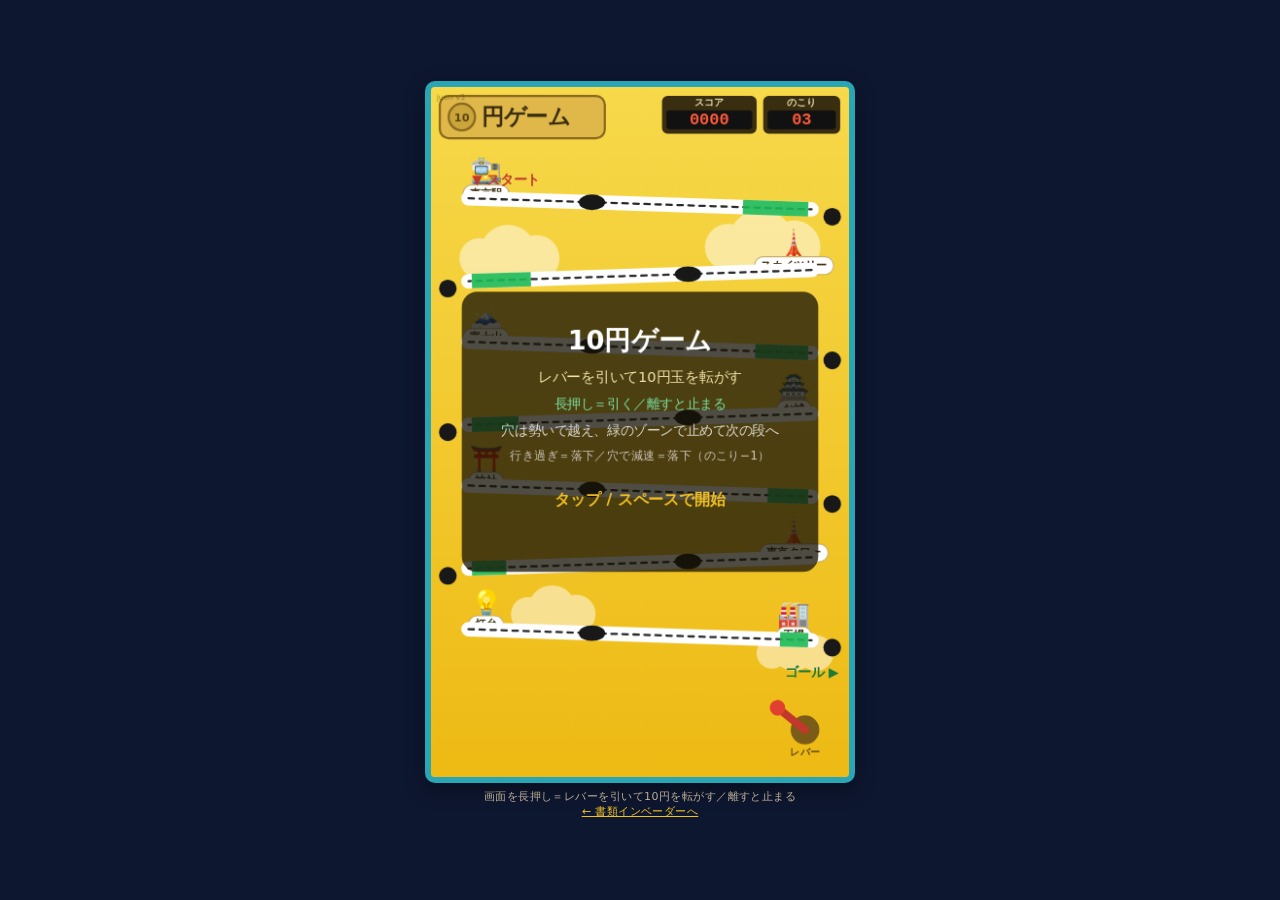
==== juen/index.html @ bca193a9 "10円ゲーム: レバーを引いて転がす方式に修正（開発用juen-gameのみ） - 自動で転がらず、長押し(=レバーを引く)でコインが転がる物理に - 穴は勢いで越える／緑ゾーンで止めて次段へ／行き過" ====
<!DOCTYPE html>
<html lang="ja">
<head>
<meta charset="utf-8">
<meta name="viewport" content="width=device-width, initial-scale=1, maximum-scale=1, user-scalable=no">
<meta name="description" content="レバーを引いて10円玉を転がし、東京→工場へ。税理士法人アストラストのミニゲーム。">
<meta name="theme-color" content="#f2c020">
<meta name="apple-mobile-web-app-capable" content="yes">
<link rel="icon" href="data:image/svg+xml,%3Csvg xmlns='http://www.w3.org/2000/svg' viewBox='0 0 64 64'%3E%3Crect width='64' height='64' fill='%23f2c020'/%3E%3Ccircle cx='32' cy='32' r='20' fill='%23caa63a' stroke='%238a6a1f' stroke-width='4'/%3E%3Ctext x='32' y='41' font-size='20' font-family='sans-serif' fill='%237a5c18' text-anchor='middle'%3E10%3C/text%3E%3C/svg%3E">
<title>10円ゲーム — 税理士法人アストラスト</title>
<style>
  *{box-sizing:border-box;-webkit-tap-highlight-color:transparent;}
  html,body{margin:0;height:100%;background:#0e1730;color:#5a4a10;
    font-family:"Yu Gothic","YuGothic","Hiragino Kaku Gothic ProN",system-ui,sans-serif;}
  body{display:flex;flex-direction:column;align-items:center;justify-content:center;
    padding:8px;gap:6px;overflow:hidden;}
  #wrap{position:relative;width:min(100%,430px);}
  canvas{display:block;width:100%;height:auto;border:6px solid #2aa5b5;border-radius:10px;
    background:#f2c020;touch-action:none;box-shadow:0 6px 20px rgba(0,0,0,.4);}
  .hint{font-size:11px;letter-spacing:.04em;color:#cfc0a6;text-align:center;}
  .hint a{color:#f2c020;}
</style>
</head>
<body>
<div id="wrap"><canvas id="cv"></canvas></div>
<div class="hint">画面を長押し＝レバーを引いて10円を転がす／離すと止まる<br><a href="https://shorui-invader.web.app/">← 書類インベーダーへ</a></div>

<script>
const W = 380, H = 620;
const cv = document.getElementById('cv');
const ctx = cv.getContext('2d');
let scale = 1;
function resize(){
  const cssW = cv.parentNode.clientWidth, cssH = cssW * H / W;
  const dpr = Math.min(window.devicePixelRatio || 1, 2);
  cv.style.height = cssH + 'px';
  cv.width = Math.round(cssW * dpr); cv.height = Math.round(cssH * dpr);
  scale = cv.width / W; ctx.setTransform(scale, 0, 0, scale, 0, 0);
}
window.addEventListener('resize', resize);

/* ---------- 駅・ランドマーク ---------- */
const STATIONS = [
  { n:'東京駅',       e:'🚉' },
  { n:'スカイツリー', e:'🗼' },
  { n:'富士山',       e:'🗻' },
  { n:'お城',         e:'🏯' },
  { n:'神社',         e:'⛩️' },
  { n:'東京タワー',   e:'🗼' },
  { n:'灯台',         e:'💡' },
  { n:'工場',         e:'🏭' }
];
const RAMPS = STATIONS.length - 1;   // 7区間
const M = 34, TOP = 100, BOT = 552;
const GAP = (BOT - TOP) / RAMPS, TILT = 10;
function rampGeom(i){
  const y = TOP + i * GAP, leftFirst = (i % 2 === 0);
  const xEntry = leftFirst ? M : W - M, xExit = leftFirst ? W - M : M;
  return { y, xEntry, xExit, yEntry: y, yExit: y + TILT };
}
/* ---------- 物理 ---------- */
const ACCEL = 0.00042, FRIC = 0.930, CROSS = 0.0040, STOP = 0.0006;
const HOLE = { u0: 0.30, u1: 0.42 };
function dzStart(i){ return 1.0 - Math.max(0.09, 0.20 - i * 0.018); }

/* ---------- 状態 ---------- */
let state = 'title', coin, score = 0, coins = 3, best = 0, holding = false,
    endT = 0, shake = 0, sparkle = [], leverA = 0;
try{ best = +localStorage.getItem('juen_best') || 0; }catch(e){}
function newCoin(){ coin = { i:0, u:0, v:0, spin:0, drop:0 }; state = 'play'; holding = false; }
function startGame(){ score = 0; coins = 3; sparkle = []; newCoin(); }

/* ---------- 音 ---------- */
let ac = null;
function beep(freq, dur, type='square', vol=.05){
  try{ if(!ac) ac = new (window.AudioContext||window.webkitAudioContext)();
    if(ac.state==='suspended') ac.resume();
    const o=ac.createOscillator(),g=ac.createGain(); o.type=type; o.frequency.value=freq;
    g.gain.value=vol; o.connect(g); g.connect(ac.destination); o.start();
    g.gain.exponentialRampToValueAtTime(.0001, ac.currentTime+dur); o.stop(ac.currentTime+dur);
  }catch(e){}
}

/* ---------- 入力（長押し＝レバーを引く） ---------- */
function press(){
  if(ac && ac.state==='suspended') ac.resume();
  if(state==='title' || state==='over'){ startGame(); return; }
  if(state==='out' || state==='win'){ newCoin(); return; }
  if(state==='play') holding = true;
}
function release(){ holding = false; }
cv.addEventListener('pointerdown', e=>{ e.preventDefault(); press(); });
cv.addEventListener('pointerup',   e=>{ e.preventDefault(); release(); });
cv.addEventListener('pointercancel', release);
addEventListener('keydown', e=>{ if(e.code==='Space'||e.code==='Enter'){ e.preventDefault(); if(!e.repeat) press(); } });
addEventListener('keyup',   e=>{ if(e.code==='Space'||e.code==='Enter'){ release(); } });

/* ---------- 更新 ---------- */
function coinXY(){
  const g = rampGeom(coin.i);
  return { x: g.xEntry+(g.xExit-g.xEntry)*coin.u, y: (g.yEntry+(g.yExit-g.yEntry)*coin.u)-11-(coin.drop||0), g };
}
function fail(){
  coins--; shake = 14; beep(150,.5,'sawtooth',.06); beep(90,.6,'square',.05); endT = 0; holding = false;
  if(coins <= 0){ state = 'over'; if(score>best){ best=score; try{localStorage.setItem('juen_best',best);}catch(e){} } }
  else state = 'out';
}
function advance(){
  const p = coinXY();
  for(let k=0;k<7;k++) sparkle.push({x:p.x, y:p.y, vx:(Math.random()-.5)*3, vy:-Math.random()*3-1, life:24});
  coin.i++; score += 100 + coin.i*20; beep(660,.06,'square',.05); beep(990,.08,'triangle',.04);
  if(coin.i >= RAMPS){ state='win'; endT=0; shake=12; score+=300;
    if(score>best){ best=score; try{localStorage.setItem('juen_best',best);}catch(e){} }
    beep(784,.5,'triangle',.06); beep(1046,.6,'triangle',.05);
  } else { coin.u = 0; coin.v = 0; coin.drop = 10; }
}
function update(){
  if(shake>0) shake--;
  leverA += (((holding && state==='play') ? 1 : 0) - leverA) * 0.3;
  for(const s of sparkle){ s.x+=s.vx; s.y+=s.vy; s.vy+=.18; s.life--; }
  sparkle = sparkle.filter(s=>s.life>0);
  if(state==='out'||state==='win'||state==='over') endT++;
  if(state!=='play') return;
  if(coin.drop>0) coin.drop--;
  if(holding) coin.v += ACCEL;
  coin.v *= FRIC; if(coin.v < 0.00001) coin.v = 0;
  coin.u += coin.v; coin.spin += coin.v*30;
  if(coin.u > HOLE.u0 && coin.u < HOLE.u1 && coin.v < CROSS){ fail(); return; }  // 穴に落ちる
  if(coin.u >= 1.0){ fail(); return; }                                          // 行き過ぎて落下
  if(!holding && coin.v < STOP && coin.u >= dzStart(coin.i)) advance();          // 緑ゾーンで停止→次段
}

/* ---------- 描画 ---------- */
function rr(x,y,w,h,r){ ctx.beginPath(); ctx.moveTo(x+r,y); ctx.arcTo(x+w,y,x+w,y+h,r); ctx.arcTo(x+w,y+h,x,y+h,r); ctx.arcTo(x,y+h,x,y,r); ctx.arcTo(x,y,x+w,y,r); ctx.closePath(); }
function emoji(ch,x,y,s){ ctx.font=s+'px "Noto Color Emoji","Apple Color Emoji",sans-serif'; ctx.textAlign='center'; ctx.textBaseline='middle'; ctx.fillText(ch,x,y); }
function oval(t,x,y){ ctx.font='bold 10px "Yu Gothic",system-ui,sans-serif'; const w=ctx.measureText(t).width+12;
  ctx.fillStyle='#fff'; rr(x-w/2,y-8,w,16,8); ctx.fill(); ctx.strokeStyle='#c8b070'; ctx.lineWidth=1; ctx.stroke();
  ctx.fillStyle='#3a2e10'; ctx.textAlign='center'; ctx.textBaseline='middle'; ctx.fillText(t,x,y); }
function drawCoin(x,y){ ctx.save(); ctx.translate(x,y); ctx.rotate(Math.sin(coin.spin)*.14);
  ctx.fillStyle='rgba(0,0,0,.18)'; ctx.beginPath(); ctx.arc(1,2,11,0,6.283); ctx.fill();
  ctx.fillStyle='#caa63a'; ctx.beginPath(); ctx.arc(0,0,11,0,6.283); ctx.fill();
  ctx.strokeStyle='#8a6a1f'; ctx.lineWidth=2.5; ctx.stroke();
  ctx.fillStyle='#f2e2a8'; ctx.beginPath(); ctx.arc(0,0,7.5,0,6.283); ctx.fill();
  ctx.fillStyle='#7a5c18'; ctx.font='bold 9px system-ui,sans-serif'; ctx.textAlign='center'; ctx.textBaseline='middle'; ctx.fillText('10',0,1); ctx.restore(); }
function lcd(x,y,w,label,val){ ctx.fillStyle='#3a2e10'; rr(x,y,w,34,5); ctx.fill();
  ctx.fillStyle='#111'; rr(x+4,y+13,w-8,17,3); ctx.fill();
  ctx.fillStyle='#e8d9a8'; ctx.font='bold 9px "Yu Gothic",system-ui,sans-serif'; ctx.textAlign='center'; ctx.textBaseline='top'; ctx.fillText(label,x+w/2,y+2);
  ctx.fillStyle='#ff5a3a'; ctx.font='bold 15px "Courier New",monospace'; ctx.textBaseline='middle'; ctx.fillText(val,x+w/2,y+22); }
function ptOnRamp(g,u){ return { x:g.xEntry+(g.xExit-g.xEntry)*u, y:g.yEntry+(g.yExit-g.yEntry)*u }; }

function drawLever(){
  const bx = W-40, by = H-42;
  ctx.save(); ctx.translate(bx,by);
  ctx.fillStyle='#7a5c18'; ctx.beginPath(); ctx.arc(0,0,13,0,6.283); ctx.fill();
  ctx.rotate(-0.9 + leverA*1.5);
  ctx.strokeStyle='#c0392b'; ctx.lineWidth=7; ctx.lineCap='round';
  ctx.beginPath(); ctx.moveTo(0,0); ctx.lineTo(0,-30); ctx.stroke();
  ctx.fillStyle='#e04030'; ctx.beginPath(); ctx.arc(0,-32,7,0,6.283); ctx.fill();
  ctx.restore();
  ctx.fillStyle='#5a4410'; ctx.font='bold 9px system-ui'; ctx.textAlign='center'; ctx.textBaseline='top'; ctx.fillText('レバー', bx, by+16);
}

function draw(){
  ctx.save();
  if(shake>0) ctx.translate((Math.random()-.5)*shake*.4,(Math.random()-.5)*shake*.4);
  const bg=ctx.createLinearGradient(0,0,0,H); bg.addColorStop(0,'#f7d94a'); bg.addColorStop(1,'#eeba14');
  ctx.fillStyle=bg; ctx.fillRect(0,0,W,H);
  ctx.fillStyle='rgba(255,255,255,.5)';
  for(const c of [[70,150,26],[300,140,30],[110,470,22],[330,505,20]]){
    ctx.beginPath(); ctx.arc(c[0],c[1],c[2],0,6.283); ctx.arc(c[0]+c[2],c[1]+4,c[2]*.8,0,6.283); ctx.arc(c[0]-c[2],c[1]+4,c[2]*.7,0,6.283); ctx.fill(); }

  ctx.fillStyle='#e0b84a'; rr(8,8,150,38,8); ctx.fill(); ctx.strokeStyle='#8a6a1f'; ctx.lineWidth=2; rr(8,8,150,38,8); ctx.stroke();
  ctx.fillStyle='#caa63a'; ctx.beginPath(); ctx.arc(28,27,12,0,6.283); ctx.fill(); ctx.strokeStyle='#8a6a1f'; ctx.lineWidth=2; ctx.stroke();
  ctx.fillStyle='#5a4410'; ctx.font='bold 10px system-ui'; ctx.textAlign='center'; ctx.textBaseline='middle'; ctx.fillText('10',28,28);
  ctx.fillStyle='#3a2e10'; ctx.font='bold 20px "Yu Gothic",system-ui,sans-serif'; ctx.textAlign='left'; ctx.fillText('円ゲーム',46,28);
  lcd(210,8,86,'スコア', ('000'+score).slice(-4));
  lcd(302,8,70,'のこり', ('0'+Math.max(0,coins)).slice(-2));

  for(let i=0;i<STATIONS.length;i++){
    const g = rampGeom(Math.min(i,RAMPS-1));
    const useExit = (i>=RAMPS);
    const ex = useExit ? g.xExit : g.xEntry, ey = (useExit ? g.yExit : g.yEntry);
    const dir = ((useExit ? g.xExit : g.xEntry) < W/2) ? 1 : -1;
    emoji(STATIONS[i].e, ex + dir*16, ey - 22, 24);
    oval(STATIONS[i].n, ex + dir*16, ey - 4);
  }

  for(let i=0;i<RAMPS;i++){
    const g = rampGeom(i);
    ctx.strokeStyle='#fff'; ctx.lineWidth=13; ctx.lineCap='round';
    ctx.beginPath(); ctx.moveTo(g.xEntry,g.yEntry); ctx.lineTo(g.xExit,g.yExit); ctx.stroke();
    ctx.strokeStyle='#2a2a2a'; ctx.lineWidth=2; ctx.setLineDash([5,5]);
    ctx.beginPath(); ctx.moveTo(g.xEntry,g.yEntry); ctx.lineTo(g.xExit,g.yExit); ctx.stroke(); ctx.setLineDash([]);
    const dz0 = ptOnRamp(g, dzStart(i)), dz1 = ptOnRamp(g, 0.99);
    ctx.strokeStyle='rgba(29,185,84,.9)'; ctx.lineWidth=13; ctx.lineCap='butt';
    ctx.beginPath(); ctx.moveTo(dz0.x,dz0.y); ctx.lineTo(dz1.x,dz1.y); ctx.stroke();
    const hc = ptOnRamp(g, (HOLE.u0+HOLE.u1)/2);
    ctx.fillStyle='#181818'; ctx.beginPath(); ctx.ellipse(hc.x,hc.y,12,7,0,0,6.283); ctx.fill();
    const ec = ptOnRamp(g, 1.06);
    ctx.fillStyle='#181818'; ctx.beginPath(); ctx.arc(ec.x,ec.y+6,8,0,6.283); ctx.fill();
  }
  ctx.fillStyle='#c0392b'; ctx.font='bold 12px "Yu Gothic",system-ui,sans-serif'; ctx.textAlign='center'; ctx.textBaseline='middle';
  ctx.fillText('▼ スタート', M+34, TOP-16);
  ctx.fillStyle='#1a7a3a'; ctx.fillText('ゴール ▶', rampGeom(RAMPS-1).xExit, rampGeom(RAMPS-1).yExit+30);

  if(state==='play'){ const p=coinXY(); drawCoin(p.x,p.y); }
  for(const s of sparkle){ ctx.globalAlpha=Math.max(0,s.life/24); ctx.fillStyle='#fff6c0'; ctx.fillRect(s.x-1.5,s.y-1.5,3,3); }
  ctx.globalAlpha=1;

  drawLever();

  if(state==='play'){
    ctx.fillStyle='#5a4410'; ctx.font='bold 11px "Yu Gothic",system-ui,sans-serif'; ctx.textAlign='center'; ctx.textBaseline='bottom';
    ctx.fillText(STATIONS[coin.i].n+' → '+STATIONS[coin.i+1].n, W/2-20, H-6);
  }

  if(state!=='play'){
    ctx.fillStyle='rgba(20,16,6,.75)'; rr(28,H/2-126,W-56,252,14); ctx.fill();
    ctx.textAlign='center'; ctx.textBaseline='middle';
    if(state==='title'){
      ctx.fillStyle='#fff'; ctx.font='bold 24px "Yu Gothic",system-ui,sans-serif'; ctx.fillText('10円ゲーム',W/2,H/2-80);
      ctx.fillStyle='#f2e2a8'; ctx.font='13px "Yu Gothic",system-ui'; ctx.fillText('レバーを引いて10円玉を転がす',W/2,H/2-48);
      ctx.fillStyle='#7ae0a0'; ctx.font='12px "Yu Gothic",system-ui'; ctx.fillText('長押し＝引く／離すと止まる',W/2,H/2-24);
      ctx.fillStyle='rgba(255,255,255,.8)'; ctx.font='12px "Yu Gothic",system-ui'; ctx.fillText('穴は勢いで越え、緑のゾーンで止めて次の段へ',W/2,H/2+0);
      ctx.fillStyle='rgba(255,255,255,.7)'; ctx.font='11px "Yu Gothic",system-ui'; ctx.fillText('行き過ぎ＝落下／穴で減速＝落下（のこり−1）',W/2,H/2+22);
      ctx.fillStyle='#f2c020'; ctx.font='bold 14px system-ui'; ctx.fillText('タップ / スペースで開始',W/2,H/2+62);
    } else {
      const fade=Math.min(1,endT/12); ctx.globalAlpha=fade;
      if(state==='win'){ ctx.fillStyle='#f2c020'; ctx.font='bold 26px "Yu Gothic",system-ui,sans-serif'; ctx.fillText('大当たり！',W/2,H/2-54);
        ctx.fillStyle='#7ae0a0'; ctx.font='14px "Yu Gothic",system-ui'; ctx.fillText('工場に到着！10円が戻った！',W/2,H/2-22); }
      else if(state==='out'){ ctx.fillStyle='#ff6a4a'; ctx.font='bold 26px "Yu Gothic",system-ui,sans-serif'; ctx.fillText('アウト！',W/2,H/2-54);
        ctx.fillStyle='#fff'; ctx.font='14px "Yu Gothic",system-ui'; ctx.fillText('到達：'+STATIONS[coin.i].n+'　（のこり '+coins+'）',W/2,H/2-22); }
      else { ctx.fillStyle='#ff6a4a'; ctx.font='bold 24px "Yu Gothic",system-ui,sans-serif'; ctx.fillText('ゲームオーバー',W/2,H/2-54);
        ctx.fillStyle='#fff'; ctx.font='14px "Yu Gothic",system-ui'; ctx.fillText('コインを使い切った…',W/2,H/2-22); }
      ctx.fillStyle='#f2c020'; ctx.font='16px system-ui'; ctx.fillText('SCORE '+score,W/2,H/2+10);
      ctx.fillStyle='rgba(255,255,255,.75)'; ctx.font='12px system-ui'; ctx.fillText('BEST '+best,W/2,H/2+34);
      ctx.fillStyle='#f2c020'; ctx.font='bold 13px system-ui'; ctx.fillText(state==='over'?'タップでもう一度':'タップで次のコイン',W/2,H/2+68);
      ctx.globalAlpha=1;
    }
  }
  ctx.fillStyle='rgba(90,68,16,.5)'; ctx.font='7px system-ui'; ctx.textAlign='left'; ctx.textBaseline='top'; ctx.fillText('juen v3',5,6);
  ctx.restore();
}
function loop(){ update(); draw(); requestAnimationFrame(loop); }
resize(); loop();
</script>
</body>
</html>
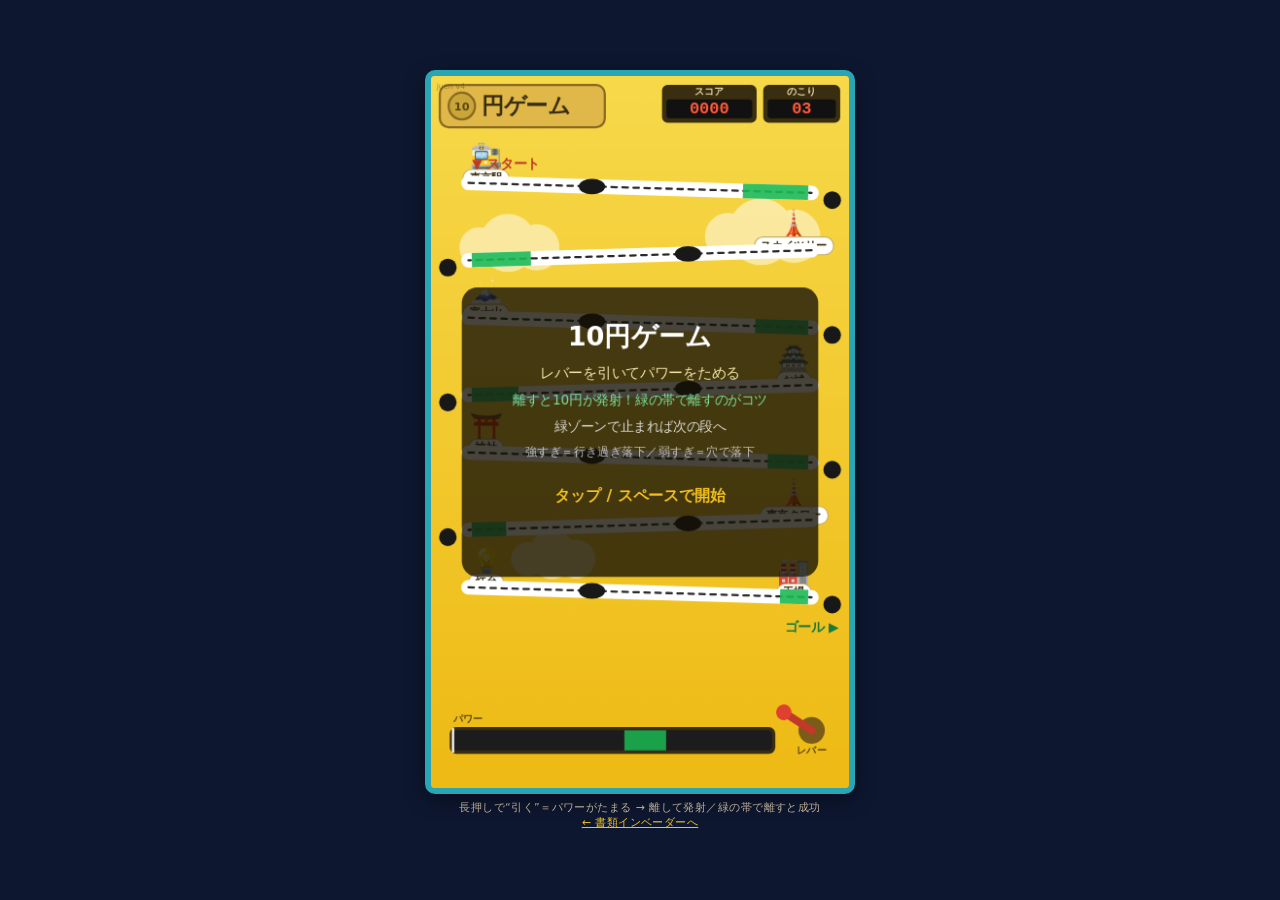
==== commit ea545eb6: "10円ゲーム: パワーメーター方式に変更（引いてためて発射） - 長押し=引く→パワーメーターがたまる。離すとその強さで10円が発射→減速停止 - メーターに狙いの緑帯（ゴール緑ゾーンに入る%）を表示" ====
--- a/juen/index.html
+++ b/juen/index.html
@@ -3,7 +3,7 @@
 <head>
 <meta charset="utf-8">
 <meta name="viewport" content="width=device-width, initial-scale=1, maximum-scale=1, user-scalable=no">
-<meta name="description" content="レバーを引いて10円玉を転がし、東京→工場へ。税理士法人アストラストのミニゲーム。">
+<meta name="description" content="レバーを引いてパワーをため、10円玉を転がし東京→工場へ。税理士法人アストラストのミニゲーム。">
 <meta name="theme-color" content="#f2c020">
 <meta name="apple-mobile-web-app-capable" content="yes">
 <link rel="icon" href="data:image/svg+xml,%3Csvg xmlns='http://www.w3.org/2000/svg' viewBox='0 0 64 64'%3E%3Crect width='64' height='64' fill='%23f2c020'/%3E%3Ccircle cx='32' cy='32' r='20' fill='%23caa63a' stroke='%238a6a1f' stroke-width='4'/%3E%3Ctext x='32' y='41' font-size='20' font-family='sans-serif' fill='%237a5c18' text-anchor='middle'%3E10%3C/text%3E%3C/svg%3E">
@@ -23,10 +23,10 @@
 </head>
 <body>
 <div id="wrap"><canvas id="cv"></canvas></div>
-<div class="hint">画面を長押し＝レバーを引いて10円を転がす／離すと止まる<br><a href="https://shorui-invader.web.app/">← 書類インベーダーへ</a></div>
+<div class="hint">長押しで“引く”＝パワーがたまる → 離して発射／緑の帯で離すと成功<br><a href="https://shorui-invader.web.app/">← 書類インベーダーへ</a></div>
 
 <script>
-const W = 380, H = 620;
+const W = 380, H = 640;
 const cv = document.getElementById('cv');
 const ctx = cv.getContext('2d');
 let scale = 1;
@@ -41,33 +41,30 @@
 
 /* ---------- 駅・ランドマーク ---------- */
 const STATIONS = [
-  { n:'東京駅',       e:'🚉' },
-  { n:'スカイツリー', e:'🗼' },
-  { n:'富士山',       e:'🗻' },
-  { n:'お城',         e:'🏯' },
-  { n:'神社',         e:'⛩️' },
-  { n:'東京タワー',   e:'🗼' },
-  { n:'灯台',         e:'💡' },
-  { n:'工場',         e:'🏭' }
+  { n:'東京駅', e:'🚉' }, { n:'スカイツリー', e:'🗼' }, { n:'富士山', e:'🗻' },
+  { n:'お城', e:'🏯' }, { n:'神社', e:'⛩️' }, { n:'東京タワー', e:'🗼' },
+  { n:'灯台', e:'💡' }, { n:'工場', e:'🏭' }
 ];
-const RAMPS = STATIONS.length - 1;   // 7区間
-const M = 34, TOP = 100, BOT = 552;
-const GAP = (BOT - TOP) / RAMPS, TILT = 10;
+const RAMPS = STATIONS.length - 1;   // 7
+const M = 34, TOP = 96, BOT = 520;
+const GAP = (BOT - TOP) / RAMPS, TILT = 9;
 function rampGeom(i){
   const y = TOP + i * GAP, leftFirst = (i % 2 === 0);
   const xEntry = leftFirst ? M : W - M, xExit = leftFirst ? W - M : M;
   return { y, xEntry, xExit, yEntry: y, yExit: y + TILT };
 }
-/* ---------- 物理 ---------- */
-const ACCEL = 0.00042, FRIC = 0.930, CROSS = 0.0040, STOP = 0.0006;
+/* ---------- 物理（発射モデル） ---------- */
+const VMAX = 0.150, FRIC = 0.90, STOP = 0.0006, CROSS = 0.004, FILL = 1.1;
+const DISTK = 9.93;                     // 着地u ≒ v0 * DISTK
 const HOLE = { u0: 0.30, u1: 0.42 };
 function dzStart(i){ return 1.0 - Math.max(0.09, 0.20 - i * 0.018); }
+function powerForU(u){ return Math.min(100, u / (VMAX * DISTK) * 100); } // 参考：着地uに必要な%
 
 /* ---------- 状態 ---------- */
-let state = 'title', coin, score = 0, coins = 3, best = 0, holding = false,
-    endT = 0, shake = 0, sparkle = [], leverA = 0;
+let state = 'title', coin, score = 0, coins = 3, best = 0,
+    charging = false, power = 0, leverA = 0, endT = 0, shake = 0, sparkle = [];
 try{ best = +localStorage.getItem('juen_best') || 0; }catch(e){}
-function newCoin(){ coin = { i:0, u:0, v:0, spin:0, drop:0 }; state = 'play'; holding = false; }
+function newCoin(){ coin = { i:0, u:0, v:0, spin:0, drop:0 }; state='play'; charging=false; power=0; }
 function startGame(){ score = 0; coins = 3; sparkle = []; newCoin(); }
 
 /* ---------- 音 ---------- */
@@ -81,19 +78,25 @@
   }catch(e){}
 }
 
-/* ---------- 入力（長押し＝レバーを引く） ---------- */
+/* ---------- 入力 ---------- */
 function press(){
   if(ac && ac.state==='suspended') ac.resume();
   if(state==='title' || state==='over'){ startGame(); return; }
   if(state==='out' || state==='win'){ newCoin(); return; }
-  if(state==='play') holding = true;
-}
-function release(){ holding = false; }
+  if(state==='play' && coin.v < STOP){ charging = true; }   // コイン停止中だけ引ける
+}
+function releaseFire(){
+  if(state==='play' && charging){
+    if(power > 3){ coin.v = power/100 * VMAX; beep(520,.08,'square',.05); beep(300,.1,'sawtooth',.04); }
+    power = 0;
+  }
+  charging = false;
+}
 cv.addEventListener('pointerdown', e=>{ e.preventDefault(); press(); });
-cv.addEventListener('pointerup',   e=>{ e.preventDefault(); release(); });
-cv.addEventListener('pointercancel', release);
+cv.addEventListener('pointerup',   e=>{ e.preventDefault(); releaseFire(); });
+cv.addEventListener('pointercancel', releaseFire);
 addEventListener('keydown', e=>{ if(e.code==='Space'||e.code==='Enter'){ e.preventDefault(); if(!e.repeat) press(); } });
-addEventListener('keyup',   e=>{ if(e.code==='Space'||e.code==='Enter'){ release(); } });
+addEventListener('keyup',   e=>{ if(e.code==='Space'||e.code==='Enter'){ releaseFire(); } });
 
 /* ---------- 更新 ---------- */
 function coinXY(){
@@ -101,33 +104,35 @@
   return { x: g.xEntry+(g.xExit-g.xEntry)*coin.u, y: (g.yEntry+(g.yExit-g.yEntry)*coin.u)-11-(coin.drop||0), g };
 }
 function fail(){
-  coins--; shake = 14; beep(150,.5,'sawtooth',.06); beep(90,.6,'square',.05); endT = 0; holding = false;
+  coins--; shake = 14; beep(150,.5,'sawtooth',.06); beep(90,.6,'square',.05); endT = 0; charging=false; power=0;
   if(coins <= 0){ state = 'over'; if(score>best){ best=score; try{localStorage.setItem('juen_best',best);}catch(e){} } }
   else state = 'out';
 }
 function advance(){
   const p = coinXY();
-  for(let k=0;k<7;k++) sparkle.push({x:p.x, y:p.y, vx:(Math.random()-.5)*3, vy:-Math.random()*3-1, life:24});
+  for(let k=0;k<8;k++) sparkle.push({x:p.x, y:p.y, vx:(Math.random()-.5)*3, vy:-Math.random()*3-1, life:26});
   coin.i++; score += 100 + coin.i*20; beep(660,.06,'square',.05); beep(990,.08,'triangle',.04);
   if(coin.i >= RAMPS){ state='win'; endT=0; shake=12; score+=300;
     if(score>best){ best=score; try{localStorage.setItem('juen_best',best);}catch(e){} }
     beep(784,.5,'triangle',.06); beep(1046,.6,'triangle',.05);
-  } else { coin.u = 0; coin.v = 0; coin.drop = 10; }
+  } else { coin.u=0; coin.v=0; coin.drop=10; }
 }
 function update(){
   if(shake>0) shake--;
-  leverA += (((holding && state==='play') ? 1 : 0) - leverA) * 0.3;
+  const targetLever = charging ? (power/100) : 0;
+  leverA += (targetLever - leverA) * 0.35;
   for(const s of sparkle){ s.x+=s.vx; s.y+=s.vy; s.vy+=.18; s.life--; }
   sparkle = sparkle.filter(s=>s.life>0);
   if(state==='out'||state==='win'||state==='over') endT++;
   if(state!=='play') return;
   if(coin.drop>0) coin.drop--;
-  if(holding) coin.v += ACCEL;
-  coin.v *= FRIC; if(coin.v < 0.00001) coin.v = 0;
-  coin.u += coin.v; coin.spin += coin.v*30;
-  if(coin.u > HOLE.u0 && coin.u < HOLE.u1 && coin.v < CROSS){ fail(); return; }  // 穴に落ちる
-  if(coin.u >= 1.0){ fail(); return; }                                          // 行き過ぎて落下
-  if(!holding && coin.v < STOP && coin.u >= dzStart(coin.i)) advance();          // 緑ゾーンで停止→次段
+  if(charging) power = Math.min(100, power + FILL);        // 引く＝チャージ（コインは止まったまま）
+  if(coin.v > 0){                                          // 発射後：転がって減速
+    coin.u += coin.v; coin.v *= FRIC; coin.spin += coin.v*30;
+    if(coin.u > HOLE.u0 && coin.u < HOLE.u1 && coin.v < CROSS){ fail(); return; }
+    if(coin.u >= 1.0){ fail(); return; }
+    if(coin.v < STOP){ coin.v = 0; if(coin.u >= dzStart(coin.i)) advance(); }  // 停止：緑ゾーンなら前進
+  }
 }
 
 /* ---------- 描画 ---------- */
@@ -147,17 +152,31 @@
   ctx.fillStyle='#e8d9a8'; ctx.font='bold 9px "Yu Gothic",system-ui,sans-serif'; ctx.textAlign='center'; ctx.textBaseline='top'; ctx.fillText(label,x+w/2,y+2);
   ctx.fillStyle='#ff5a3a'; ctx.font='bold 15px "Courier New",monospace'; ctx.textBaseline='middle'; ctx.fillText(val,x+w/2,y+22); }
 function ptOnRamp(g,u){ return { x:g.xEntry+(g.xExit-g.xEntry)*u, y:g.yEntry+(g.yExit-g.yEntry)*u }; }
-
 function drawLever(){
-  const bx = W-40, by = H-42;
+  const bx = W-34, by = H-52;
   ctx.save(); ctx.translate(bx,by);
-  ctx.fillStyle='#7a5c18'; ctx.beginPath(); ctx.arc(0,0,13,0,6.283); ctx.fill();
-  ctx.rotate(-0.9 + leverA*1.5);
+  ctx.fillStyle='#7a5c18'; ctx.beginPath(); ctx.arc(0,0,12,0,6.283); ctx.fill();
+  ctx.rotate(-1.0 + leverA*1.7);
   ctx.strokeStyle='#c0392b'; ctx.lineWidth=7; ctx.lineCap='round';
-  ctx.beginPath(); ctx.moveTo(0,0); ctx.lineTo(0,-30); ctx.stroke();
-  ctx.fillStyle='#e04030'; ctx.beginPath(); ctx.arc(0,-32,7,0,6.283); ctx.fill();
+  ctx.beginPath(); ctx.moveTo(0,0); ctx.lineTo(0,-28); ctx.stroke();
+  ctx.fillStyle='#e04030'; ctx.beginPath(); ctx.arc(0,-30,7,0,6.283); ctx.fill();
   ctx.restore();
-  ctx.fillStyle='#5a4410'; ctx.font='bold 9px system-ui'; ctx.textAlign='center'; ctx.textBaseline='top'; ctx.fillText('レバー', bx, by+16);
+  ctx.fillStyle='#5a4410'; ctx.font='bold 9px system-ui'; ctx.textAlign='center'; ctx.textBaseline='top'; ctx.fillText('レバー', bx, by+14);
+}
+function drawPowerMeter(){
+  const x=20, y=H-52, w=W-90, h=18;
+  ctx.fillStyle='#3a2e10'; rr(x-3,y-3,w+6,h+6,6); ctx.fill();
+  ctx.fillStyle='#1c1c1c'; rr(x,y,w,h,4); ctx.fill();
+  // 狙いの緑帯（この段でゴールに入る%）
+  const lo = powerForU(dzStart(coin ? coin.i : 0)), hi = powerForU(0.995);
+  ctx.fillStyle='rgba(29,185,84,.85)'; ctx.fillRect(x + w*lo/100, y, w*(hi-lo)/100, h);
+  // 現在パワー
+  const p = power/100;
+  const grd = ctx.createLinearGradient(x,0,x+w,0);
+  grd.addColorStop(0,'#7ae0a0'); grd.addColorStop(.6,'#f2c020'); grd.addColorStop(1,'#ff5a3a');
+  ctx.fillStyle=grd; ctx.fillRect(x, y, w*p, h);
+  ctx.strokeStyle='#fff'; ctx.lineWidth=2; ctx.beginPath(); ctx.moveTo(x+w*p, y-2); ctx.lineTo(x+w*p, y+h+2); ctx.stroke();
+  ctx.fillStyle='#5a4410'; ctx.font='bold 9px system-ui'; ctx.textAlign='left'; ctx.textBaseline='bottom'; ctx.fillText('パワー', x, y-5);
 }
 
 function draw(){
@@ -166,7 +185,7 @@
   const bg=ctx.createLinearGradient(0,0,0,H); bg.addColorStop(0,'#f7d94a'); bg.addColorStop(1,'#eeba14');
   ctx.fillStyle=bg; ctx.fillRect(0,0,W,H);
   ctx.fillStyle='rgba(255,255,255,.5)';
-  for(const c of [[70,150,26],[300,140,30],[110,470,22],[330,505,20]]){
+  for(const c of [[70,150,26],[300,140,30],[110,430,22]]){
     ctx.beginPath(); ctx.arc(c[0],c[1],c[2],0,6.283); ctx.arc(c[0]+c[2],c[1]+4,c[2]*.8,0,6.283); ctx.arc(c[0]-c[2],c[1]+4,c[2]*.7,0,6.283); ctx.fill(); }
 
   ctx.fillStyle='#e0b84a'; rr(8,8,150,38,8); ctx.fill(); ctx.strokeStyle='#8a6a1f'; ctx.lineWidth=2; rr(8,8,150,38,8); ctx.stroke();
@@ -177,14 +196,12 @@
   lcd(302,8,70,'のこり', ('0'+Math.max(0,coins)).slice(-2));
 
   for(let i=0;i<STATIONS.length;i++){
-    const g = rampGeom(Math.min(i,RAMPS-1));
-    const useExit = (i>=RAMPS);
+    const g = rampGeom(Math.min(i,RAMPS-1)), useExit = (i>=RAMPS);
     const ex = useExit ? g.xExit : g.xEntry, ey = (useExit ? g.yExit : g.yEntry);
     const dir = ((useExit ? g.xExit : g.xEntry) < W/2) ? 1 : -1;
     emoji(STATIONS[i].e, ex + dir*16, ey - 22, 24);
     oval(STATIONS[i].n, ex + dir*16, ey - 4);
   }
-
   for(let i=0;i<RAMPS;i++){
     const g = rampGeom(i);
     ctx.strokeStyle='#fff'; ctx.lineWidth=13; ctx.lineCap='round';
@@ -201,29 +218,30 @@
   }
   ctx.fillStyle='#c0392b'; ctx.font='bold 12px "Yu Gothic",system-ui,sans-serif'; ctx.textAlign='center'; ctx.textBaseline='middle';
   ctx.fillText('▼ スタート', M+34, TOP-16);
-  ctx.fillStyle='#1a7a3a'; ctx.fillText('ゴール ▶', rampGeom(RAMPS-1).xExit, rampGeom(RAMPS-1).yExit+30);
+  ctx.fillStyle='#1a7a3a'; ctx.fillText('ゴール ▶', rampGeom(RAMPS-1).xExit, rampGeom(RAMPS-1).yExit+28);
 
   if(state==='play'){ const p=coinXY(); drawCoin(p.x,p.y); }
-  for(const s of sparkle){ ctx.globalAlpha=Math.max(0,s.life/24); ctx.fillStyle='#fff6c0'; ctx.fillRect(s.x-1.5,s.y-1.5,3,3); }
+  for(const s of sparkle){ ctx.globalAlpha=Math.max(0,s.life/26); ctx.fillStyle='#fff6c0'; ctx.fillRect(s.x-1.5,s.y-1.5,3,3); }
   ctx.globalAlpha=1;
 
+  drawPowerMeter();
   drawLever();
 
   if(state==='play'){
     ctx.fillStyle='#5a4410'; ctx.font='bold 11px "Yu Gothic",system-ui,sans-serif'; ctx.textAlign='center'; ctx.textBaseline='bottom';
-    ctx.fillText(STATIONS[coin.i].n+' → '+STATIONS[coin.i+1].n, W/2-20, H-6);
+    ctx.fillText(STATIONS[coin.i].n+' → '+STATIONS[coin.i+1].n, W/2, H-8);
   }
 
   if(state!=='play'){
-    ctx.fillStyle='rgba(20,16,6,.75)'; rr(28,H/2-126,W-56,252,14); ctx.fill();
+    ctx.fillStyle='rgba(20,16,6,.78)'; rr(28,H/2-130,W-56,260,14); ctx.fill();
     ctx.textAlign='center'; ctx.textBaseline='middle';
     if(state==='title'){
-      ctx.fillStyle='#fff'; ctx.font='bold 24px "Yu Gothic",system-ui,sans-serif'; ctx.fillText('10円ゲーム',W/2,H/2-80);
-      ctx.fillStyle='#f2e2a8'; ctx.font='13px "Yu Gothic",system-ui'; ctx.fillText('レバーを引いて10円玉を転がす',W/2,H/2-48);
-      ctx.fillStyle='#7ae0a0'; ctx.font='12px "Yu Gothic",system-ui'; ctx.fillText('長押し＝引く／離すと止まる',W/2,H/2-24);
-      ctx.fillStyle='rgba(255,255,255,.8)'; ctx.font='12px "Yu Gothic",system-ui'; ctx.fillText('穴は勢いで越え、緑のゾーンで止めて次の段へ',W/2,H/2+0);
-      ctx.fillStyle='rgba(255,255,255,.7)'; ctx.font='11px "Yu Gothic",system-ui'; ctx.fillText('行き過ぎ＝落下／穴で減速＝落下（のこり−1）',W/2,H/2+22);
-      ctx.fillStyle='#f2c020'; ctx.font='bold 14px system-ui'; ctx.fillText('タップ / スペースで開始',W/2,H/2+62);
+      ctx.fillStyle='#fff'; ctx.font='bold 24px "Yu Gothic",system-ui,sans-serif'; ctx.fillText('10円ゲーム',W/2,H/2-84);
+      ctx.fillStyle='#f2e2a8'; ctx.font='13px "Yu Gothic",system-ui'; ctx.fillText('レバーを引いてパワーをためる',W/2,H/2-52);
+      ctx.fillStyle='#7ae0a0'; ctx.font='12px "Yu Gothic",system-ui'; ctx.fillText('離すと10円が発射！緑の帯で離すのがコツ',W/2,H/2-28);
+      ctx.fillStyle='rgba(255,255,255,.8)'; ctx.font='12px "Yu Gothic",system-ui'; ctx.fillText('緑ゾーンで止まれば次の段へ',W/2,H/2-4);
+      ctx.fillStyle='rgba(255,255,255,.7)'; ctx.font='11px "Yu Gothic",system-ui'; ctx.fillText('強すぎ＝行き過ぎ落下／弱すぎ＝穴で落下',W/2,H/2+18);
+      ctx.fillStyle='#f2c020'; ctx.font='bold 14px system-ui'; ctx.fillText('タップ / スペースで開始',W/2,H/2+58);
     } else {
       const fade=Math.min(1,endT/12); ctx.globalAlpha=fade;
       if(state==='win'){ ctx.fillStyle='#f2c020'; ctx.font='bold 26px "Yu Gothic",system-ui,sans-serif'; ctx.fillText('大当たり！',W/2,H/2-54);
@@ -238,7 +256,7 @@
       ctx.globalAlpha=1;
     }
   }
-  ctx.fillStyle='rgba(90,68,16,.5)'; ctx.font='7px system-ui'; ctx.textAlign='left'; ctx.textBaseline='top'; ctx.fillText('juen v3',5,6);
+  ctx.fillStyle='rgba(90,68,16,.5)'; ctx.font='7px system-ui'; ctx.textAlign='left'; ctx.textBaseline='top'; ctx.fillText('juen v4',5,6);
   ctx.restore();
 }
 function loop(){ update(); draw(); requestAnimationFrame(loop); }
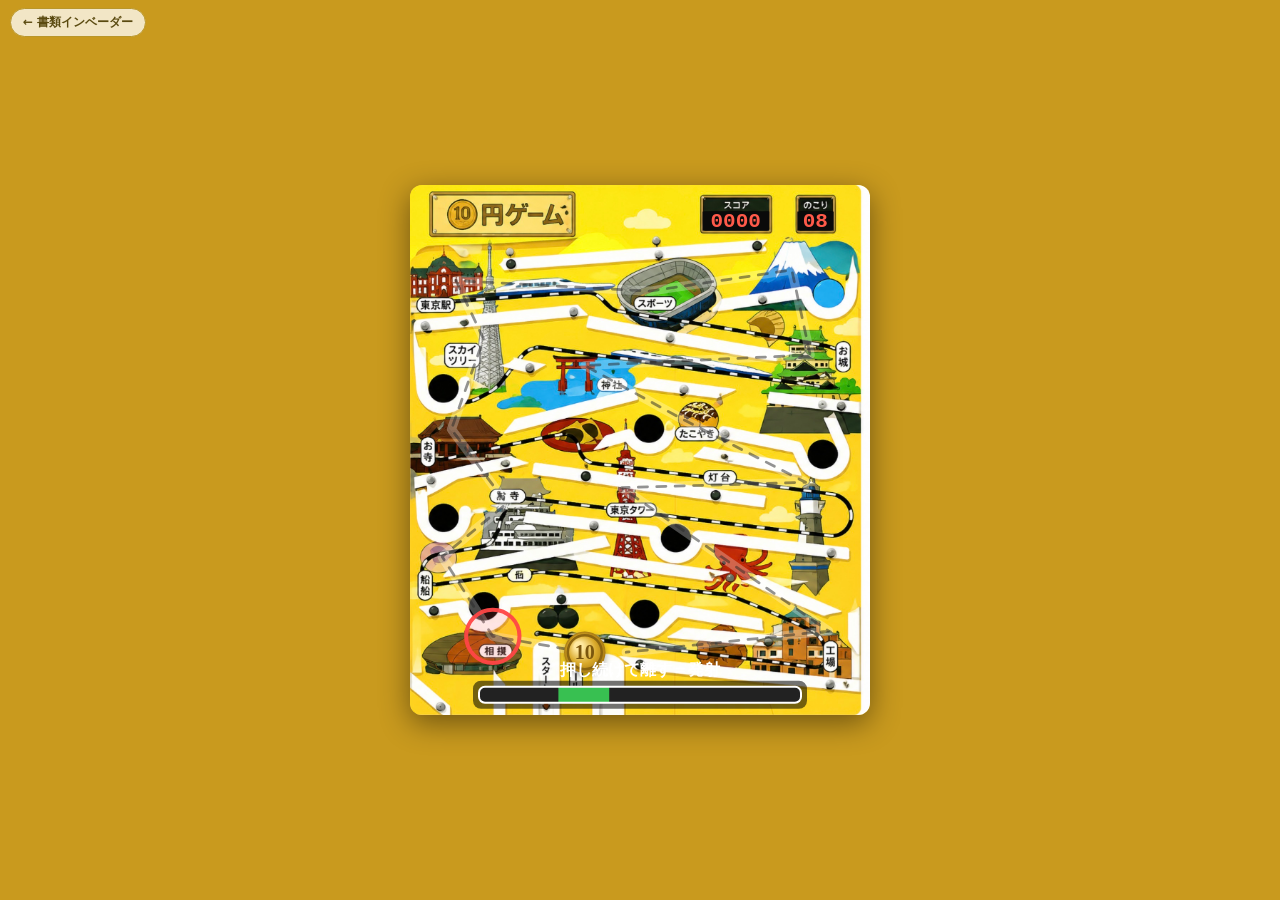
==== commit 2588f14e: "10円ゲーム: 参照画像の実際のコースを再現 - board.png（参照画像）を盤面背景に採用 - 東京駅→スポーツ→富士山…など全ランドマークを画像の実位置に配置 - コインの経路を実際の路線に沿" ====
--- a/juen/index.html
+++ b/juen/index.html
@@ -3,264 +3,302 @@
 <head>
 <meta charset="utf-8">
 <meta name="viewport" content="width=device-width, initial-scale=1, maximum-scale=1, user-scalable=no">
-<meta name="description" content="レバーを引いてパワーをため、10円玉を転がし東京→工場へ。税理士法人アストラストのミニゲーム。">
-<meta name="theme-color" content="#f2c020">
+<meta name="theme-color" content="#e9c23b">
 <meta name="apple-mobile-web-app-capable" content="yes">
-<link rel="icon" href="data:image/svg+xml,%3Csvg xmlns='http://www.w3.org/2000/svg' viewBox='0 0 64 64'%3E%3Crect width='64' height='64' fill='%23f2c020'/%3E%3Ccircle cx='32' cy='32' r='20' fill='%23caa63a' stroke='%238a6a1f' stroke-width='4'/%3E%3Ctext x='32' y='41' font-size='20' font-family='sans-serif' fill='%237a5c18' text-anchor='middle'%3E10%3C/text%3E%3C/svg%3E">
-<title>10円ゲーム — 税理士法人アストラスト</title>
+<title>10円ゲーム — 新幹線でGO</title>
 <style>
-  *{box-sizing:border-box;-webkit-tap-highlight-color:transparent;}
-  html,body{margin:0;height:100%;background:#0e1730;color:#5a4a10;
-    font-family:"Yu Gothic","YuGothic","Hiragino Kaku Gothic ProN",system-ui,sans-serif;}
-  body{display:flex;flex-direction:column;align-items:center;justify-content:center;
-    padding:8px;gap:6px;overflow:hidden;}
-  #wrap{position:relative;width:min(100%,430px);}
-  canvas{display:block;width:100%;height:auto;border:6px solid #2aa5b5;border-radius:10px;
-    background:#f2c020;touch-action:none;box-shadow:0 6px 20px rgba(0,0,0,.4);}
-  .hint{font-size:11px;letter-spacing:.04em;color:#cfc0a6;text-align:center;}
-  .hint a{color:#f2c020;}
+  *{box-sizing:border-box;-webkit-tap-highlight-color:transparent}
+  html,body{margin:0;height:100%;background:#c99a1e;overflow:hidden;
+    font-family:"Hiragino Kaku Gothic ProN","Yu Gothic",Meiryo,system-ui,sans-serif;
+    -webkit-user-select:none;user-select:none;touch-action:none}
+  #wrap{position:fixed;inset:0;display:flex;flex-direction:column;align-items:center;justify-content:center;padding:6px}
+  #cv{background:#e9c23b;border-radius:12px;box-shadow:0 8px 30px rgba(0,0,0,.45);max-width:100%;max-height:100%}
+  #back{position:fixed;left:10px;top:8px;z-index:5;font-size:12px;color:#5a4a10;
+    background:rgba(255,255,255,.75);border:1px solid #b9962a;border-radius:20px;
+    padding:5px 12px;text-decoration:none;font-weight:700}
 </style>
 </head>
 <body>
+<a id="back" href="https://shorui-invader.web.app/">← 書類インベーダー</a>
 <div id="wrap"><canvas id="cv"></canvas></div>
-<div class="hint">長押しで“引く”＝パワーがたまる → 離して発射／緑の帯で離すと成功<br><a href="https://shorui-invader.web.app/">← 書類インベーダーへ</a></div>
 
 <script>
-const W = 380, H = 640;
-const cv = document.getElementById('cv');
-const ctx = cv.getContext('2d');
-let scale = 1;
+const cv=document.getElementById('cv'), ctx=cv.getContext('2d');
+// board aspect from reference image 1290x1489
+const BW=1290, BH=1489, ASPECT=BW/BH;      // ~0.866
+let CW=430, CH=Math.round(CW/ASPECT);
+
+const board=new Image(); board.src='board.png?v=5'; let boardReady=false;
+board.onload=()=>{boardReady=true;};
+
+/* ---- course: checkpoints in board-percent coords tracing the real path ---- */
+const CP=[
+  {n:'スタート', x:38, y:88, start:true, pts:0},
+  {n:'相撲',     x:18, y:85, pts:100},
+  {n:'港',       x:7,  y:70, pts:100},
+  {n:'船',       x:21, y:60, pts:150},
+  {n:'お寺',     x:9,  y:46, pts:150},
+  {n:'スカイツリー', x:16, y:29, pts:200},
+  {n:'東京駅',   x:10, y:18, pts:200},
+  {n:'スポーツ', x:52, y:20, pts:250},
+  {n:'富士山',   x:83, y:16, pts:300},
+  {n:'お城',     x:87, y:32, pts:250},
+  {n:'神社',     x:38, y:34, pts:200},
+  {n:'たこやき', x:59, y:44, pts:200},
+  {n:'灯台',     x:86, y:56, pts:250},
+  {n:'東京タワー', x:46, y:57, pts:300},
+  {n:'工場',     x:91, y:84, pts:300},
+  {n:'ゴール',   x:47, y:88, goal:true, pts:1000},
+];
+/* holes (hazards) in board-percent coords, r in board-% of width */
+const HOLES=[
+  {x:9, y:38, r:4.6}, {x:49,y:42,r:3.6}, {x:86,y:47,r:3.3},
+  {x:7, y:62, r:4.6}, {x:55,y:63,r:3.6}, {x:18,y:79,r:4.2},
+  {x:43,y:80,r:3.2}, {x:30,y:73,r:3.0}, {x:70,y:70,r:3.2},
+];
+
+/* ---- geometry built on resize ---- */
+let P=[], cumS=[], segLenMax=1, DIST_MAX=1, holeArc=[], captureR=1;
+function bx(p){return p.x/100*CW;}
+function by(p){return p.y/100*CH;}
+function nearestOnPath(px,py){
+  let best={s:0,d:1e9};
+  for(let i=0;i<P.length-1;i++){
+    const a=P[i], b=P[i+1];
+    const dx=b.x-a.x, dy=b.y-a.y, L2=dx*dx+dy*dy||1;
+    let t=((px-a.x)*dx+(py-a.y)*dy)/L2; t=Math.max(0,Math.min(1,t));
+    const qx=a.x+dx*t, qy=a.y+dy*t;
+    const d=Math.hypot(px-qx,py-qy);
+    if(d<best.d) best={s:cumS[i]+Math.hypot(qx-a.x,qy-a.y), d};
+  }
+  return best;
+}
+function ptAt(s){
+  s=Math.max(0,Math.min(cumS[cumS.length-1],s));
+  for(let i=0;i<P.length-1;i++){
+    if(s<=cumS[i+1]){
+      const a=P[i],b=P[i+1], seg=cumS[i+1]-cumS[i]||1, t=(s-cumS[i])/seg;
+      return {x:a.x+(b.x-a.x)*t, y:a.y+(b.y-a.y)*t};
+    }
+  }
+  return {x:P[P.length-1].x, y:P[P.length-1].y};
+}
+function buildGeom(){
+  P=CP.map(p=>({x:bx(p),y:by(p)}));
+  cumS=[0];
+  for(let i=1;i<P.length;i++) cumS[i]=cumS[i-1]+Math.hypot(P[i].x-P[i-1].x,P[i].y-P[i-1].y);
+  segLenMax=0;
+  for(let i=1;i<CP.length;i++) segLenMax=Math.max(segLenMax,cumS[i]-cumS[i-1]);
+  captureR=Math.min(30, CW*0.058);
+  DIST_MAX=segLenMax+captureR*0.7;
+  holeArc=HOLES.map(h=>{
+    const hx=h.x/100*CW, hy=h.y/100*CH, hr=h.r/100*CW;
+    const np=nearestOnPath(hx,hy);
+    return {x:hx,y:hy,r:hr,s:np.s};
+  });
+}
 function resize(){
-  const cssW = cv.parentNode.clientWidth, cssH = cssW * H / W;
-  const dpr = Math.min(window.devicePixelRatio || 1, 2);
-  cv.style.height = cssH + 'px';
-  cv.width = Math.round(cssW * dpr); cv.height = Math.round(cssH * dpr);
-  scale = cv.width / W; ctx.setTransform(scale, 0, 0, scale, 0, 0);
-}
-window.addEventListener('resize', resize);
-
-/* ---------- 駅・ランドマーク ---------- */
-const STATIONS = [
-  { n:'東京駅', e:'🚉' }, { n:'スカイツリー', e:'🗼' }, { n:'富士山', e:'🗻' },
-  { n:'お城', e:'🏯' }, { n:'神社', e:'⛩️' }, { n:'東京タワー', e:'🗼' },
-  { n:'灯台', e:'💡' }, { n:'工場', e:'🏭' }
-];
-const RAMPS = STATIONS.length - 1;   // 7
-const M = 34, TOP = 96, BOT = 520;
-const GAP = (BOT - TOP) / RAMPS, TILT = 9;
-function rampGeom(i){
-  const y = TOP + i * GAP, leftFirst = (i % 2 === 0);
-  const xEntry = leftFirst ? M : W - M, xExit = leftFirst ? W - M : M;
-  return { y, xEntry, xExit, yEntry: y, yExit: y + TILT };
-}
-/* ---------- 物理（発射モデル） ---------- */
-const VMAX = 0.150, FRIC = 0.90, STOP = 0.0006, CROSS = 0.004, FILL = 1.1;
-const DISTK = 9.93;                     // 着地u ≒ v0 * DISTK
-const HOLE = { u0: 0.30, u1: 0.42 };
-function dzStart(i){ return 1.0 - Math.max(0.09, 0.20 - i * 0.018); }
-function powerForU(u){ return Math.min(100, u / (VMAX * DISTK) * 100); } // 参考：着地uに必要な%
-
-/* ---------- 状態 ---------- */
-let state = 'title', coin, score = 0, coins = 3, best = 0,
-    charging = false, power = 0, leverA = 0, endT = 0, shake = 0, sparkle = [];
-try{ best = +localStorage.getItem('juen_best') || 0; }catch(e){}
-function newCoin(){ coin = { i:0, u:0, v:0, spin:0, drop:0 }; state='play'; charging=false; power=0; }
-function startGame(){ score = 0; coins = 3; sparkle = []; newCoin(); }
-
-/* ---------- 音 ---------- */
-let ac = null;
-function beep(freq, dur, type='square', vol=.05){
-  try{ if(!ac) ac = new (window.AudioContext||window.webkitAudioContext)();
-    if(ac.state==='suspended') ac.resume();
-    const o=ac.createOscillator(),g=ac.createGain(); o.type=type; o.frequency.value=freq;
-    g.gain.value=vol; o.connect(g); g.connect(ac.destination); o.start();
-    g.gain.exponentialRampToValueAtTime(.0001, ac.currentTime+dur); o.stop(ac.currentTime+dur);
-  }catch(e){}
-}
-
-/* ---------- 入力 ---------- */
-function press(){
-  if(ac && ac.state==='suspended') ac.resume();
-  if(state==='title' || state==='over'){ startGame(); return; }
-  if(state==='out' || state==='win'){ newCoin(); return; }
-  if(state==='play' && coin.v < STOP){ charging = true; }   // コイン停止中だけ引ける
-}
-function releaseFire(){
-  if(state==='play' && charging){
-    if(power > 3){ coin.v = power/100 * VMAX; beep(520,.08,'square',.05); beep(300,.1,'sawtooth',.04); }
-    power = 0;
-  }
-  charging = false;
-}
-cv.addEventListener('pointerdown', e=>{ e.preventDefault(); press(); });
-cv.addEventListener('pointerup',   e=>{ e.preventDefault(); releaseFire(); });
-cv.addEventListener('pointercancel', releaseFire);
-addEventListener('keydown', e=>{ if(e.code==='Space'||e.code==='Enter'){ e.preventDefault(); if(!e.repeat) press(); } });
-addEventListener('keyup',   e=>{ if(e.code==='Space'||e.code==='Enter'){ releaseFire(); } });
-
-/* ---------- 更新 ---------- */
-function coinXY(){
-  const g = rampGeom(coin.i);
-  return { x: g.xEntry+(g.xExit-g.xEntry)*coin.u, y: (g.yEntry+(g.yExit-g.yEntry)*coin.u)-11-(coin.drop||0), g };
-}
-function fail(){
-  coins--; shake = 14; beep(150,.5,'sawtooth',.06); beep(90,.6,'square',.05); endT = 0; charging=false; power=0;
-  if(coins <= 0){ state = 'over'; if(score>best){ best=score; try{localStorage.setItem('juen_best',best);}catch(e){} } }
-  else state = 'out';
-}
-function advance(){
-  const p = coinXY();
-  for(let k=0;k<8;k++) sparkle.push({x:p.x, y:p.y, vx:(Math.random()-.5)*3, vy:-Math.random()*3-1, life:26});
-  coin.i++; score += 100 + coin.i*20; beep(660,.06,'square',.05); beep(990,.08,'triangle',.04);
-  if(coin.i >= RAMPS){ state='win'; endT=0; shake=12; score+=300;
-    if(score>best){ best=score; try{localStorage.setItem('juen_best',best);}catch(e){} }
-    beep(784,.5,'triangle',.06); beep(1046,.6,'triangle',.05);
-  } else { coin.u=0; coin.v=0; coin.drop=10; }
-}
+  const availW=Math.min(window.innerWidth-12, 460);
+  const availH=window.innerHeight-12;
+  CW=Math.min(availW, availH*ASPECT);
+  CH=CW/ASPECT;
+  const dpr=Math.min(2,window.devicePixelRatio||1);
+  cv.width=CW*dpr; cv.height=CH*dpr; cv.style.width=CW+'px'; cv.style.height=CH+'px';
+  ctx.setTransform(dpr,0,0,dpr,0,0);
+  buildGeom();
+}
+window.addEventListener('resize',resize);
+
+/* ---- audio ---- */
+let AC=null;
+function beep(f,d,t,g){try{AC=AC||new (window.AudioContext||window.webkitAudioContext)();
+  const o=AC.createOscillator(),ga=AC.createGain();o.type=t||'square';o.frequency.value=f;
+  o.connect(ga);ga.connect(AC.destination);const n=AC.currentTime;
+  ga.gain.setValueAtTime(0,n);ga.gain.linearRampToValueAtTime(g||0.15,n+0.01);
+  ga.gain.exponentialRampToValueAtTime(0.0001,n+(d||0.12));o.start(n);o.stop(n+(d||0.12)+0.02);}catch(e){}}
+function sfxCharge(p){beep(300+p*6,0.05,'square',0.05);}
+function sfxRoll(){beep(520,0.08,'triangle',0.12);}
+function sfxScore(){beep(880,0.09,'square',0.16);setTimeout(()=>beep(1320,0.12,'square',0.16),80);}
+function sfxFail(){beep(200,0.25,'sawtooth',0.18);setTimeout(()=>beep(140,0.3,'sawtooth',0.16),120);}
+function sfxWin(){[523,659,784,1046].forEach((f,i)=>setTimeout(()=>beep(f,0.18,'square',0.18),i*130));}
+
+/* ---- game state ---- */
+let G;
+function reset(){
+  G={state:'ready', coinS:0, reached:0, score:0, coins:8,
+     power:0, pdir:1, vel:0, msg:'', msgT:0, pop:[], t:0, flash:0};
+}
+reset();
+
+/* input */
+function startCharge(){ if(G.state==='ready'){G.state='charging';G.power=0;G.pdir=1;} }
+function release(){
+  if(G.state==='charging'){
+    G.state='rolling';
+    const D=G.power/100*DIST_MAX*(0.97+Math.random()*0.06);
+    G.vel=Math.sqrt(2*0.22*Math.max(4,D));
+    sfxRoll();
+  }
+}
+cv.addEventListener('pointerdown',e=>{e.preventDefault();
+  if(G.state==='won'||G.state==='over'){reset();return;} startCharge();});
+cv.addEventListener('pointerup',e=>{e.preventDefault();release();});
+window.addEventListener('keydown',e=>{
+  if(e.code==='Space'){e.preventDefault();
+    if(G.state==='won'||G.state==='over'){reset();return;}
+    if(G.state==='ready')startCharge();}});
+window.addEventListener('keyup',e=>{if(e.code==='Space'){e.preventDefault();release();}});
+
+function popText(s,txt,col){const p=ptAt(s);G.pop.push({x:p.x,y:p.y,txt,col,t:0});}
+
+/* ---- update ---- */
 function update(){
-  if(shake>0) shake--;
-  const targetLever = charging ? (power/100) : 0;
-  leverA += (targetLever - leverA) * 0.35;
-  for(const s of sparkle){ s.x+=s.vx; s.y+=s.vy; s.vy+=.18; s.life--; }
-  sparkle = sparkle.filter(s=>s.life>0);
-  if(state==='out'||state==='win'||state==='over') endT++;
-  if(state!=='play') return;
-  if(coin.drop>0) coin.drop--;
-  if(charging) power = Math.min(100, power + FILL);        // 引く＝チャージ（コインは止まったまま）
-  if(coin.v > 0){                                          // 発射後：転がって減速
-    coin.u += coin.v; coin.v *= FRIC; coin.spin += coin.v*30;
-    if(coin.u > HOLE.u0 && coin.u < HOLE.u1 && coin.v < CROSS){ fail(); return; }
-    if(coin.u >= 1.0){ fail(); return; }
-    if(coin.v < STOP){ coin.v = 0; if(coin.u >= dzStart(coin.i)) advance(); }  // 停止：緑ゾーンなら前進
-  }
-}
-
-/* ---------- 描画 ---------- */
-function rr(x,y,w,h,r){ ctx.beginPath(); ctx.moveTo(x+r,y); ctx.arcTo(x+w,y,x+w,y+h,r); ctx.arcTo(x+w,y+h,x,y+h,r); ctx.arcTo(x,y+h,x,y,r); ctx.arcTo(x,y,x+w,y,r); ctx.closePath(); }
-function emoji(ch,x,y,s){ ctx.font=s+'px "Noto Color Emoji","Apple Color Emoji",sans-serif'; ctx.textAlign='center'; ctx.textBaseline='middle'; ctx.fillText(ch,x,y); }
-function oval(t,x,y){ ctx.font='bold 10px "Yu Gothic",system-ui,sans-serif'; const w=ctx.measureText(t).width+12;
-  ctx.fillStyle='#fff'; rr(x-w/2,y-8,w,16,8); ctx.fill(); ctx.strokeStyle='#c8b070'; ctx.lineWidth=1; ctx.stroke();
-  ctx.fillStyle='#3a2e10'; ctx.textAlign='center'; ctx.textBaseline='middle'; ctx.fillText(t,x,y); }
-function drawCoin(x,y){ ctx.save(); ctx.translate(x,y); ctx.rotate(Math.sin(coin.spin)*.14);
-  ctx.fillStyle='rgba(0,0,0,.18)'; ctx.beginPath(); ctx.arc(1,2,11,0,6.283); ctx.fill();
-  ctx.fillStyle='#caa63a'; ctx.beginPath(); ctx.arc(0,0,11,0,6.283); ctx.fill();
-  ctx.strokeStyle='#8a6a1f'; ctx.lineWidth=2.5; ctx.stroke();
-  ctx.fillStyle='#f2e2a8'; ctx.beginPath(); ctx.arc(0,0,7.5,0,6.283); ctx.fill();
-  ctx.fillStyle='#7a5c18'; ctx.font='bold 9px system-ui,sans-serif'; ctx.textAlign='center'; ctx.textBaseline='middle'; ctx.fillText('10',0,1); ctx.restore(); }
-function lcd(x,y,w,label,val){ ctx.fillStyle='#3a2e10'; rr(x,y,w,34,5); ctx.fill();
-  ctx.fillStyle='#111'; rr(x+4,y+13,w-8,17,3); ctx.fill();
-  ctx.fillStyle='#e8d9a8'; ctx.font='bold 9px "Yu Gothic",system-ui,sans-serif'; ctx.textAlign='center'; ctx.textBaseline='top'; ctx.fillText(label,x+w/2,y+2);
-  ctx.fillStyle='#ff5a3a'; ctx.font='bold 15px "Courier New",monospace'; ctx.textBaseline='middle'; ctx.fillText(val,x+w/2,y+22); }
-function ptOnRamp(g,u){ return { x:g.xEntry+(g.xExit-g.xEntry)*u, y:g.yEntry+(g.yExit-g.yEntry)*u }; }
-function drawLever(){
-  const bx = W-34, by = H-52;
-  ctx.save(); ctx.translate(bx,by);
-  ctx.fillStyle='#7a5c18'; ctx.beginPath(); ctx.arc(0,0,12,0,6.283); ctx.fill();
-  ctx.rotate(-1.0 + leverA*1.7);
-  ctx.strokeStyle='#c0392b'; ctx.lineWidth=7; ctx.lineCap='round';
-  ctx.beginPath(); ctx.moveTo(0,0); ctx.lineTo(0,-28); ctx.stroke();
-  ctx.fillStyle='#e04030'; ctx.beginPath(); ctx.arc(0,-30,7,0,6.283); ctx.fill();
-  ctx.restore();
-  ctx.fillStyle='#5a4410'; ctx.font='bold 9px system-ui'; ctx.textAlign='center'; ctx.textBaseline='top'; ctx.fillText('レバー', bx, by+14);
-}
-function drawPowerMeter(){
-  const x=20, y=H-52, w=W-90, h=18;
-  ctx.fillStyle='#3a2e10'; rr(x-3,y-3,w+6,h+6,6); ctx.fill();
-  ctx.fillStyle='#1c1c1c'; rr(x,y,w,h,4); ctx.fill();
-  // 狙いの緑帯（この段でゴールに入る%）
-  const lo = powerForU(dzStart(coin ? coin.i : 0)), hi = powerForU(0.995);
-  ctx.fillStyle='rgba(29,185,84,.85)'; ctx.fillRect(x + w*lo/100, y, w*(hi-lo)/100, h);
-  // 現在パワー
-  const p = power/100;
-  const grd = ctx.createLinearGradient(x,0,x+w,0);
-  grd.addColorStop(0,'#7ae0a0'); grd.addColorStop(.6,'#f2c020'); grd.addColorStop(1,'#ff5a3a');
-  ctx.fillStyle=grd; ctx.fillRect(x, y, w*p, h);
-  ctx.strokeStyle='#fff'; ctx.lineWidth=2; ctx.beginPath(); ctx.moveTo(x+w*p, y-2); ctx.lineTo(x+w*p, y+h+2); ctx.stroke();
-  ctx.fillStyle='#5a4410'; ctx.font='bold 9px system-ui'; ctx.textAlign='left'; ctx.textBaseline='bottom'; ctx.fillText('パワー', x, y-5);
-}
-
+  G.t++;
+  if(G.flash>0)G.flash--;
+  if(G.msgT>0)G.msgT--;
+  G.pop=G.pop.filter(p=>{p.t++;p.y-=0.5;return p.t<70;});
+  if(G.state==='charging'){
+    G.power+=2.4*G.pdir;
+    if(G.power>=100){G.power=100;G.pdir=-1;}
+    if(G.power<=0){G.power=0;G.pdir=1;}
+    if(G.t%4===0)sfxCharge(G.power);
+  } else if(G.state==='rolling'){
+    G.coinS+=G.vel; G.vel-=0.22;
+    const totalL=cumS[cumS.length-1];
+    if(G.coinS>=totalL){G.coinS=totalL;G.vel=0;}
+    if(G.vel<=0){G.vel=0;resolveRest();}
+  }
+}
+function resolveRest(){
+  const s=G.coinS;
+  if(s>=cumS[CP.length-1]-captureR){ collect(CP.length-1); winGame(); return; }
+  const nextIdx=G.reached+1, nextS=cumS[nextIdx];
+  const rp=ptAt(s);
+  for(const h of holeArc){ if(Math.hypot(rp.x-h.x,rp.y-h.y)<h.r){ failCoin('穴に落ちた！'); return; } }
+  if(s>=nextS-captureR && s<=nextS+captureR){ collect(nextIdx); G.state='ready'; return; }
+  if(s>nextS+captureR){ failCoin('行き過ぎ！'); return; }
+  G.state='ready'; G.msg='もう一歩！'; G.msgT=60;
+}
+function collect(idx){
+  while(G.reached<idx){
+    G.reached++; const c=CP[G.reached]; G.score+=c.pts;
+    if(!c.goal) popText(cumS[G.reached],'+'+c.pts,'#2e7d32');
+    G.coinS=cumS[G.reached];
+  }
+  sfxScore(); G.flash=8;
+  if(!CP[idx].goal){G.msg=CP[idx].n+' 到着！';G.msgT=70;}
+}
+function failCoin(reason){
+  G.coins--; sfxFail(); popText(G.coinS,'MISS','#c0392b');
+  G.msg=reason; G.msgT=80; G.flash=12;
+  if(G.coins<=0){ G.state='over'; return; }
+  G.coinS=cumS[G.reached]; G.state='ready';
+}
+function winGame(){G.state='won';G.score+=G.coins*200;sfxWin();}
+function targetBand(){
+  const nextS=cumS[Math.min(G.reached+1,CP.length-1)];
+  const need=nextS-G.coinS;
+  const lo=(need-captureR)/DIST_MAX*100, hi=(need+captureR*0.6)/DIST_MAX*100;
+  return [Math.max(0,Math.min(100,lo)), Math.max(0,Math.min(100,hi))];
+}
+
+/* ---- draw ---- */
 function draw(){
+  ctx.clearRect(0,0,CW,CH);
+  if(boardReady) ctx.drawImage(board,0,0,CW,CH);
+  else { ctx.fillStyle='#e9c23b'; ctx.fillRect(0,0,CW,CH); }
+
   ctx.save();
-  if(shake>0) ctx.translate((Math.random()-.5)*shake*.4,(Math.random()-.5)*shake*.4);
-  const bg=ctx.createLinearGradient(0,0,0,H); bg.addColorStop(0,'#f7d94a'); bg.addColorStop(1,'#eeba14');
-  ctx.fillStyle=bg; ctx.fillRect(0,0,W,H);
-  ctx.fillStyle='rgba(255,255,255,.5)';
-  for(const c of [[70,150,26],[300,140,30],[110,430,22]]){
-    ctx.beginPath(); ctx.arc(c[0],c[1],c[2],0,6.283); ctx.arc(c[0]+c[2],c[1]+4,c[2]*.8,0,6.283); ctx.arc(c[0]-c[2],c[1]+4,c[2]*.7,0,6.283); ctx.fill(); }
-
-  ctx.fillStyle='#e0b84a'; rr(8,8,150,38,8); ctx.fill(); ctx.strokeStyle='#8a6a1f'; ctx.lineWidth=2; rr(8,8,150,38,8); ctx.stroke();
-  ctx.fillStyle='#caa63a'; ctx.beginPath(); ctx.arc(28,27,12,0,6.283); ctx.fill(); ctx.strokeStyle='#8a6a1f'; ctx.lineWidth=2; ctx.stroke();
-  ctx.fillStyle='#5a4410'; ctx.font='bold 10px system-ui'; ctx.textAlign='center'; ctx.textBaseline='middle'; ctx.fillText('10',28,28);
-  ctx.fillStyle='#3a2e10'; ctx.font='bold 20px "Yu Gothic",system-ui,sans-serif'; ctx.textAlign='left'; ctx.fillText('円ゲーム',46,28);
-  lcd(210,8,86,'スコア', ('000'+score).slice(-4));
-  lcd(302,8,70,'のこり', ('0'+Math.max(0,coins)).slice(-2));
-
-  for(let i=0;i<STATIONS.length;i++){
-    const g = rampGeom(Math.min(i,RAMPS-1)), useExit = (i>=RAMPS);
-    const ex = useExit ? g.xExit : g.xEntry, ey = (useExit ? g.yExit : g.yEntry);
-    const dir = ((useExit ? g.xExit : g.xEntry) < W/2) ? 1 : -1;
-    emoji(STATIONS[i].e, ex + dir*16, ey - 22, 24);
-    oval(STATIONS[i].n, ex + dir*16, ey - 4);
-  }
-  for(let i=0;i<RAMPS;i++){
-    const g = rampGeom(i);
-    ctx.strokeStyle='#fff'; ctx.lineWidth=13; ctx.lineCap='round';
-    ctx.beginPath(); ctx.moveTo(g.xEntry,g.yEntry); ctx.lineTo(g.xExit,g.yExit); ctx.stroke();
-    ctx.strokeStyle='#2a2a2a'; ctx.lineWidth=2; ctx.setLineDash([5,5]);
-    ctx.beginPath(); ctx.moveTo(g.xEntry,g.yEntry); ctx.lineTo(g.xExit,g.yExit); ctx.stroke(); ctx.setLineDash([]);
-    const dz0 = ptOnRamp(g, dzStart(i)), dz1 = ptOnRamp(g, 0.99);
-    ctx.strokeStyle='rgba(29,185,84,.9)'; ctx.lineWidth=13; ctx.lineCap='butt';
-    ctx.beginPath(); ctx.moveTo(dz0.x,dz0.y); ctx.lineTo(dz1.x,dz1.y); ctx.stroke();
-    const hc = ptOnRamp(g, (HOLE.u0+HOLE.u1)/2);
-    ctx.fillStyle='#181818'; ctx.beginPath(); ctx.ellipse(hc.x,hc.y,12,7,0,0,6.283); ctx.fill();
-    const ec = ptOnRamp(g, 1.06);
-    ctx.fillStyle='#181818'; ctx.beginPath(); ctx.arc(ec.x,ec.y+6,8,0,6.283); ctx.fill();
-  }
-  ctx.fillStyle='#c0392b'; ctx.font='bold 12px "Yu Gothic",system-ui,sans-serif'; ctx.textAlign='center'; ctx.textBaseline='middle';
-  ctx.fillText('▼ スタート', M+34, TOP-16);
-  ctx.fillStyle='#1a7a3a'; ctx.fillText('ゴール ▶', rampGeom(RAMPS-1).xExit, rampGeom(RAMPS-1).yExit+28);
-
-  if(state==='play'){ const p=coinXY(); drawCoin(p.x,p.y); }
-  for(const s of sparkle){ ctx.globalAlpha=Math.max(0,s.life/26); ctx.fillStyle='#fff6c0'; ctx.fillRect(s.x-1.5,s.y-1.5,3,3); }
-  ctx.globalAlpha=1;
-
-  drawPowerMeter();
-  drawLever();
-
-  if(state==='play'){
-    ctx.fillStyle='#5a4410'; ctx.font='bold 11px "Yu Gothic",system-ui,sans-serif'; ctx.textAlign='center'; ctx.textBaseline='bottom';
-    ctx.fillText(STATIONS[coin.i].n+' → '+STATIONS[coin.i+1].n, W/2, H-8);
-  }
-
-  if(state!=='play'){
-    ctx.fillStyle='rgba(20,16,6,.78)'; rr(28,H/2-130,W-56,260,14); ctx.fill();
-    ctx.textAlign='center'; ctx.textBaseline='middle';
-    if(state==='title'){
-      ctx.fillStyle='#fff'; ctx.font='bold 24px "Yu Gothic",system-ui,sans-serif'; ctx.fillText('10円ゲーム',W/2,H/2-84);
-      ctx.fillStyle='#f2e2a8'; ctx.font='13px "Yu Gothic",system-ui'; ctx.fillText('レバーを引いてパワーをためる',W/2,H/2-52);
-      ctx.fillStyle='#7ae0a0'; ctx.font='12px "Yu Gothic",system-ui'; ctx.fillText('離すと10円が発射！緑の帯で離すのがコツ',W/2,H/2-28);
-      ctx.fillStyle='rgba(255,255,255,.8)'; ctx.font='12px "Yu Gothic",system-ui'; ctx.fillText('緑ゾーンで止まれば次の段へ',W/2,H/2-4);
-      ctx.fillStyle='rgba(255,255,255,.7)'; ctx.font='11px "Yu Gothic",system-ui'; ctx.fillText('強すぎ＝行き過ぎ落下／弱すぎ＝穴で落下',W/2,H/2+18);
-      ctx.fillStyle='#f2c020'; ctx.font='bold 14px system-ui'; ctx.fillText('タップ / スペースで開始',W/2,H/2+58);
-    } else {
-      const fade=Math.min(1,endT/12); ctx.globalAlpha=fade;
-      if(state==='win'){ ctx.fillStyle='#f2c020'; ctx.font='bold 26px "Yu Gothic",system-ui,sans-serif'; ctx.fillText('大当たり！',W/2,H/2-54);
-        ctx.fillStyle='#7ae0a0'; ctx.font='14px "Yu Gothic",system-ui'; ctx.fillText('工場に到着！10円が戻った！',W/2,H/2-22); }
-      else if(state==='out'){ ctx.fillStyle='#ff6a4a'; ctx.font='bold 26px "Yu Gothic",system-ui,sans-serif'; ctx.fillText('アウト！',W/2,H/2-54);
-        ctx.fillStyle='#fff'; ctx.font='14px "Yu Gothic",system-ui'; ctx.fillText('到達：'+STATIONS[coin.i].n+'　（のこり '+coins+'）',W/2,H/2-22); }
-      else { ctx.fillStyle='#ff6a4a'; ctx.font='bold 24px "Yu Gothic",system-ui,sans-serif'; ctx.fillText('ゲームオーバー',W/2,H/2-54);
-        ctx.fillStyle='#fff'; ctx.font='14px "Yu Gothic",system-ui'; ctx.fillText('コインを使い切った…',W/2,H/2-22); }
-      ctx.fillStyle='#f2c020'; ctx.font='16px system-ui'; ctx.fillText('SCORE '+score,W/2,H/2+10);
-      ctx.fillStyle='rgba(255,255,255,.75)'; ctx.font='12px system-ui'; ctx.fillText('BEST '+best,W/2,H/2+34);
-      ctx.fillStyle='#f2c020'; ctx.font='bold 13px system-ui'; ctx.fillText(state==='over'?'タップでもう一度':'タップで次のコイン',W/2,H/2+68);
-      ctx.globalAlpha=1;
-    }
-  }
-  ctx.fillStyle='rgba(90,68,16,.5)'; ctx.font='7px system-ui'; ctx.textAlign='left'; ctx.textBaseline='top'; ctx.fillText('juen v4',5,6);
-  ctx.restore();
-}
-function loop(){ update(); draw(); requestAnimationFrame(loop); }
-resize(); loop();
+  ctx.strokeStyle='rgba(255,255,255,.28)'; ctx.lineWidth=Math.max(6,CW*0.02);
+  ctx.lineJoin='round'; ctx.lineCap='round';
+  ctx.beginPath(); P.forEach((p,i)=> i?ctx.lineTo(p.x,p.y):ctx.moveTo(p.x,p.y)); ctx.stroke();
+  ctx.strokeStyle='rgba(40,40,40,.5)'; ctx.lineWidth=Math.max(2,CW*0.006);
+  ctx.setLineDash([CW*0.02,CW*0.02]);
+  ctx.beginPath(); P.forEach((p,i)=> i?ctx.lineTo(p.x,p.y):ctx.moveTo(p.x,p.y)); ctx.stroke();
+  ctx.setLineDash([]); ctx.restore();
+
+  const nextIdx=Math.min(G.reached+1,CP.length-1);
+  CP.forEach((c,i)=>{
+    if(i===0)return;
+    const x=bx(c),y=by(c);
+    if(i<=G.reached){ ring(x,y,captureR*0.7,'rgba(46,125,50,.9)',3); }
+    else if(i===nextIdx){ ctx.fillStyle='rgba(255,90,90,.15)';ctx.beginPath();ctx.arc(x,y,captureR,0,7);ctx.fill();
+      ring(x,y,captureR,'rgba(255,70,70,.95)',4); }
+  });
+
+  const cp=ptAt(G.coinS);
+  drawCoin(cp.x, cp.y, CW*0.045);
+
+  G.pop.forEach(p=>{ctx.globalAlpha=Math.max(0,1-p.t/70);ctx.fillStyle=p.col;
+    ctx.font='bold '+Math.round(CW*0.05)+'px sans-serif';ctx.textAlign='center';
+    ctx.fillText(p.txt,p.x,p.y);ctx.globalAlpha=1;});
+
+  drawHUD(); drawMeter();
+  if(G.msgT>0) drawBanner(G.msg);
+  if(G.state==='won') drawEnd('🎉 ゴール！ 🎉','スコア '+G.score,'#2e7d32');
+  if(G.state==='over') drawEnd('GAME OVER','スコア '+G.score,'#c0392b');
+}
+function ring(x,y,r,c,w){ctx.strokeStyle=c;ctx.lineWidth=w;ctx.beginPath();ctx.arc(x,y,r,0,7);ctx.stroke();}
+function drawCoin(x,y,r){
+  ctx.save();ctx.translate(x,y);
+  ctx.shadowColor='rgba(0,0,0,.35)';ctx.shadowBlur=6;ctx.shadowOffsetY=3;
+  const g=ctx.createRadialGradient(-r*0.3,-r*0.3,r*0.2,0,0,r);
+  g.addColorStop(0,'#ffe9a0');g.addColorStop(.6,'#d9a92a');g.addColorStop(1,'#a97b12');
+  ctx.fillStyle=g;ctx.beginPath();ctx.arc(0,0,r,0,7);ctx.fill();
+  ctx.shadowColor='transparent';
+  ctx.strokeStyle='#8a6410';ctx.lineWidth=r*0.12;ctx.beginPath();ctx.arc(0,0,r*0.82,0,7);ctx.stroke();
+  ctx.fillStyle='#7a560e';ctx.font='bold '+Math.round(r*0.95)+'px serif';
+  ctx.textAlign='center';ctx.textBaseline='middle';ctx.fillText('10',0,r*0.06);
+  ctx.restore();ctx.textBaseline='alphabetic';
+}
+function drawHUD(){
+  // cover the board's printed digits, then draw live values aligned to the panels
+  ctx.fillStyle='#0a0a0a';
+  ctx.fillRect(CW*0.636,CH*0.050,CW*0.145,CH*0.036);
+  ctx.fillRect(CW*0.842,CH*0.050,CW*0.079,CH*0.036);
+  ctx.fillStyle='#ff5a4a';ctx.textAlign='center';ctx.textBaseline='middle';
+  ctx.font='bold '+Math.round(CW*0.045)+'px "Courier New",monospace';
+  ctx.fillText(String(G.score).padStart(4,'0'), CW*0.708, CH*0.069);
+  ctx.fillText(String(Math.max(0,G.coins)).padStart(2,'0'), CW*0.881, CH*0.069);
+  ctx.textBaseline='alphabetic';
+}
+function drawMeter(){
+  const mw=CW*0.7, mh=Math.max(16,CH*0.03), mx=(CW-mw)/2, my=CH*0.945;
+  ctx.fillStyle='rgba(0,0,0,.55)';roundRect(mx-6,my-6,mw+12,mh+12,8);ctx.fill();
+  ctx.fillStyle='#222';roundRect(mx,my,mw,mh,6);ctx.fill();
+  const [lo,hi]=targetBand();
+  ctx.fillStyle='rgba(60,220,90,.85)';
+  ctx.fillRect(mx+mw*lo/100,my,mw*(hi-lo)/100,mh);
+  const pf=G.state==='charging'?G.power:0;
+  ctx.fillStyle=G.power>hi?'#ff5a4a':(G.power>=lo?'#3cdc5a':'#ffd23f');
+  ctx.fillRect(mx,my,mw*pf/100,mh);
+  ctx.strokeStyle='#fff';ctx.lineWidth=2;roundRect(mx,my,mw,mh,6);ctx.stroke();
+  ctx.fillStyle='#fff';ctx.textAlign='center';ctx.font='bold '+Math.round(CW*0.034)+'px sans-serif';
+  const hint = G.state==='ready' ? '押し続けて離す＝発射' :
+               G.state==='charging' ? 'パワー '+Math.round(G.power) : '';
+  ctx.fillText(hint, CW/2, my-12);
+}
+function drawBanner(txt){
+  ctx.save();ctx.globalAlpha=Math.min(1,G.msgT/20);
+  ctx.fillStyle='rgba(0,0,0,.7)';const w=CW*0.72,h=CH*0.06,x=(CW-w)/2,y=CH*0.43;
+  roundRect(x,y,w,h,10);ctx.fill();
+  ctx.fillStyle='#fff';ctx.textAlign='center';ctx.textBaseline='middle';
+  ctx.font='bold '+Math.round(CW*0.05)+'px sans-serif';ctx.fillText(txt,CW/2,y+h/2);
+  ctx.restore();ctx.textBaseline='alphabetic';
+}
+function drawEnd(title,sub,col){
+  ctx.fillStyle='rgba(0,0,0,.6)';ctx.fillRect(0,0,CW,CH);
+  ctx.textAlign='center';ctx.fillStyle=col==='#2e7d32'?'#8ef0a0':'#ff8a8a';
+  ctx.font='bold '+Math.round(CW*0.1)+'px sans-serif';ctx.fillText(title,CW/2,CH*0.44);
+  ctx.fillStyle='#fff';ctx.font='bold '+Math.round(CW*0.06)+'px sans-serif';ctx.fillText(sub,CW/2,CH*0.53);
+  ctx.font=Math.round(CW*0.04)+'px sans-serif';ctx.fillText('タップでもう一度',CW/2,CH*0.6);
+}
+function roundRect(x,y,w,h,r){ctx.beginPath();ctx.moveTo(x+r,y);
+  ctx.arcTo(x+w,y,x+w,y+h,r);ctx.arcTo(x+w,y+h,x,y+h,r);
+  ctx.arcTo(x,y+h,x,y,r);ctx.arcTo(x,y,x+w,y,r);ctx.closePath();}
+
+function loop(){update();draw();requestAnimationFrame(loop);}
+resize();loop();
 </script>
 </body>
 </html>
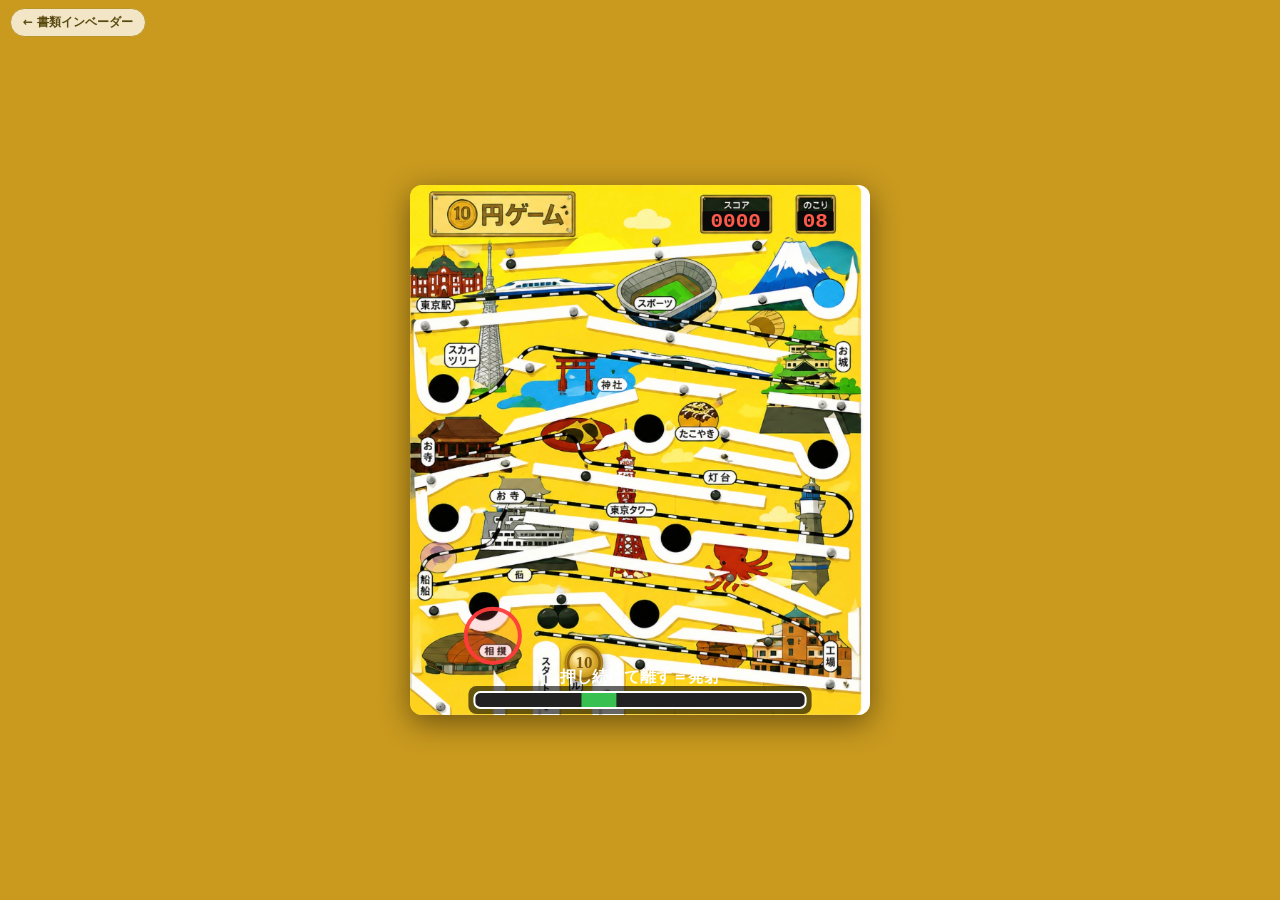
==== commit 8860d1e8: "10円ゲーム: コインを実際の白レーン上を走らせる - 盤面画像から白レーン(コース)を抽出し、ランドマークを結ぶ経路を   レーンに沿って自動トレース(BFS)。コインは白帯の上を進む - 手描きの" ====
--- a/juen/index.html
+++ b/juen/index.html
@@ -24,92 +24,49 @@
 
 <script>
 const cv=document.getElementById('cv'), ctx=cv.getContext('2d');
-// board aspect from reference image 1290x1489
-const BW=1290, BH=1489, ASPECT=BW/BH;      // ~0.866
+const BW=1290, BH=1489, ASPECT=BW/BH;
 let CW=430, CH=Math.round(CW/ASPECT);
-
 const board=new Image(); board.src='board.png?v=5'; let boardReady=false;
 board.onload=()=>{boardReady=true;};
 
-/* ---- course: checkpoints in board-percent coords tracing the real path ---- */
-const CP=[
-  {n:'スタート', x:38, y:88, start:true, pts:0},
-  {n:'相撲',     x:18, y:85, pts:100},
-  {n:'港',       x:7,  y:70, pts:100},
-  {n:'船',       x:21, y:60, pts:150},
-  {n:'お寺',     x:9,  y:46, pts:150},
-  {n:'スカイツリー', x:16, y:29, pts:200},
-  {n:'東京駅',   x:10, y:18, pts:200},
-  {n:'スポーツ', x:52, y:20, pts:250},
-  {n:'富士山',   x:83, y:16, pts:300},
-  {n:'お城',     x:87, y:32, pts:250},
-  {n:'神社',     x:38, y:34, pts:200},
-  {n:'たこやき', x:59, y:44, pts:200},
-  {n:'灯台',     x:86, y:56, pts:250},
-  {n:'東京タワー', x:46, y:57, pts:300},
-  {n:'工場',     x:91, y:84, pts:300},
-  {n:'ゴール',   x:47, y:88, goal:true, pts:1000},
-];
-/* holes (hazards) in board-percent coords, r in board-% of width */
-const HOLES=[
-  {x:9, y:38, r:4.6}, {x:49,y:42,r:3.6}, {x:86,y:47,r:3.3},
-  {x:7, y:62, r:4.6}, {x:55,y:63,r:3.6}, {x:18,y:79,r:4.2},
-  {x:43,y:80,r:3.2}, {x:30,y:73,r:3.0}, {x:70,y:70,r:3.2},
-];
-
-/* ---- geometry built on resize ---- */
-let P=[], cumS=[], segLenMax=1, DIST_MAX=1, holeArc=[], captureR=1;
-function bx(p){return p.x/100*CW;}
-function by(p){return p.y/100*CH;}
-function nearestOnPath(px,py){
-  let best={s:0,d:1e9};
+/* coin path traced along the board's real white lanes (x%,y% of board) */
+const WP=[[37.8,90.0],[41.2,89.2],[43.7,87.0],[43.7,83.0],[40.0,79.8],[23.9,79.8],[18.0,84.9],[17.1,84.9],[16.1,84.1],[13.6,84.1],[5.9,77.4],[5.6,72.3],[4.7,70.7],[6.2,70.4],[15.2,62.6],[17.7,62.6],[20.8,59.9],[11.5,60.7],[6.8,64.2],[5.0,61.8],[5.0,48.9],[6.5,47.5],[6.8,50.0],[21.7,50.0],[25.4,46.7],[30.4,46.7],[38.4,39.8],[48.4,39.8],[54.0,34.9],[54.0,34.1],[52.7,33.8],[47.4,29.3],[40.0,28.2],[36.9,25.5],[20.8,25.5],[15.8,29.8],[14.9,26.9],[10.5,23.1],[10.5,19.3],[9.9,18.8],[44.7,18.8],[48.1,21.8],[64.5,21.8],[78.1,21.5],[81.9,18.3],[71.6,19.6],[65.4,25.0],[65.4,26.9],[66.7,27.9],[75.3,28.5],[80.6,32.8],[85.9,32.8],[56.4,32.8],[53.6,35.2],[50.2,35.2],[48.7,36.3],[39.4,36.3],[54.6,36.3],[59.5,40.6],[59.5,41.9],[62.3,44.3],[58.9,44.9],[72.6,44.9],[85.6,55.9],[85.0,57.0],[85.3,55.6],[77.8,54.8],[76.6,55.1],[74.4,57.0],[46.2,57.5],[45.9,73.6],[43.4,76.3],[50.5,82.2],[85.0,81.9],[85.9,81.1],[89.0,81.1],[89.9,81.9],[88.1,81.1],[65.7,81.4],[57.4,88.7],[56.4,88.7],[54.9,90.0],[46.8,90.0]];
+const LM=[{n:"スタート",i:0,pts:0},{n:"相撲",i:6,pts:100},{n:"港",i:13,pts:100},{n:"船",i:16,pts:150},{n:"お寺",i:21,pts:150},{n:"スカイツリー",i:35,pts:200},{n:"東京駅",i:39,pts:200},{n:"スポーツ",i:41,pts:250},{n:"富士山",i:44,pts:300},{n:"お城",i:51,pts:250},{n:"神社",i:56,pts:200},{n:"たこやき",i:61,pts:200},{n:"灯台",i:64,pts:250},{n:"東京タワー",i:69,pts:300},{n:"工場",i:76,pts:300},{n:"ゴール",i:82,pts:1000}];
+const HOLES=[{x:9,y:38,r:4.6},{x:49,y:42,r:3.6},{x:86,y:47,r:3.3},{x:7,y:62,r:4.6},
+  {x:55,y:63,r:3.6},{x:18,y:79,r:4.2},{x:43,y:80,r:3.2},{x:30,y:73,r:3.0},{x:70,y:70,r:3.2}];
+
+/* geometry */
+let P=[], cumS=[], lmS=[], DIST_MAX=1, holePx=[], captureR=1, totalL=1;
+function ptAt(s){
+  s=Math.max(0,Math.min(totalL,s));
   for(let i=0;i<P.length-1;i++){
-    const a=P[i], b=P[i+1];
-    const dx=b.x-a.x, dy=b.y-a.y, L2=dx*dx+dy*dy||1;
-    let t=((px-a.x)*dx+(py-a.y)*dy)/L2; t=Math.max(0,Math.min(1,t));
-    const qx=a.x+dx*t, qy=a.y+dy*t;
-    const d=Math.hypot(px-qx,py-qy);
-    if(d<best.d) best={s:cumS[i]+Math.hypot(qx-a.x,qy-a.y), d};
+    if(s<=cumS[i+1]){const a=P[i],b=P[i+1],seg=cumS[i+1]-cumS[i]||1,t=(s-cumS[i])/seg;
+      return {x:a.x+(b.x-a.x)*t,y:a.y+(b.y-a.y)*t};}
   }
-  return best;
-}
-function ptAt(s){
-  s=Math.max(0,Math.min(cumS[cumS.length-1],s));
-  for(let i=0;i<P.length-1;i++){
-    if(s<=cumS[i+1]){
-      const a=P[i],b=P[i+1], seg=cumS[i+1]-cumS[i]||1, t=(s-cumS[i])/seg;
-      return {x:a.x+(b.x-a.x)*t, y:a.y+(b.y-a.y)*t};
-    }
-  }
-  return {x:P[P.length-1].x, y:P[P.length-1].y};
+  return {x:P[P.length-1].x,y:P[P.length-1].y};
 }
 function buildGeom(){
-  P=CP.map(p=>({x:bx(p),y:by(p)}));
+  P=WP.map(p=>({x:p[0]/100*CW,y:p[1]/100*CH}));
   cumS=[0];
   for(let i=1;i<P.length;i++) cumS[i]=cumS[i-1]+Math.hypot(P[i].x-P[i-1].x,P[i].y-P[i-1].y);
-  segLenMax=0;
-  for(let i=1;i<CP.length;i++) segLenMax=Math.max(segLenMax,cumS[i]-cumS[i-1]);
-  captureR=Math.min(30, CW*0.058);
-  DIST_MAX=segLenMax+captureR*0.7;
-  holeArc=HOLES.map(h=>{
-    const hx=h.x/100*CW, hy=h.y/100*CH, hr=h.r/100*CW;
-    const np=nearestOnPath(hx,hy);
-    return {x:hx,y:hy,r:hr,s:np.s};
-  });
+  totalL=cumS[cumS.length-1];
+  lmS=LM.map(l=>cumS[l.i]);
+  DIST_MAX=0;
+  for(let k=1;k<lmS.length;k++) DIST_MAX=Math.max(DIST_MAX,lmS[k]-lmS[k-1]);
+  captureR=Math.min(34,CW*0.07);
+  DIST_MAX+=captureR*0.6;
+  holePx=HOLES.map(h=>({x:h.x/100*CW,y:h.y/100*CH,r:h.r/100*CW}));
 }
 function resize(){
-  const availW=Math.min(window.innerWidth-12, 460);
-  const availH=window.innerHeight-12;
-  CW=Math.min(availW, availH*ASPECT);
-  CH=CW/ASPECT;
+  const availW=Math.min(window.innerWidth-12,460), availH=window.innerHeight-12;
+  CW=Math.min(availW,availH*ASPECT); CH=CW/ASPECT;
   const dpr=Math.min(2,window.devicePixelRatio||1);
   cv.width=CW*dpr; cv.height=CH*dpr; cv.style.width=CW+'px'; cv.style.height=CH+'px';
-  ctx.setTransform(dpr,0,0,dpr,0,0);
-  buildGeom();
+  ctx.setTransform(dpr,0,0,dpr,0,0); buildGeom();
 }
 window.addEventListener('resize',resize);
 
-/* ---- audio ---- */
+/* audio */
 let AC=null;
 function beep(f,d,t,g){try{AC=AC||new (window.AudioContext||window.webkitAudioContext)();
   const o=AC.createOscillator(),ga=AC.createGain();o.type=t||'square';o.frequency.value=f;
@@ -122,172 +79,149 @@
 function sfxFail(){beep(200,0.25,'sawtooth',0.18);setTimeout(()=>beep(140,0.3,'sawtooth',0.16),120);}
 function sfxWin(){[523,659,784,1046].forEach((f,i)=>setTimeout(()=>beep(f,0.18,'square',0.18),i*130));}
 
-/* ---- game state ---- */
+/* state */
 let G;
-function reset(){
-  G={state:'ready', coinS:0, reached:0, score:0, coins:8,
-     power:0, pdir:1, vel:0, msg:'', msgT:0, pop:[], t:0, flash:0};
-}
+function reset(){G={state:'ready',coinS:0,reached:0,score:0,coins:8,power:0,pdir:1,vel:0,msg:'',msgT:0,pop:[],t:0,flash:0};}
 reset();
 
-/* input */
-function startCharge(){ if(G.state==='ready'){G.state='charging';G.power=0;G.pdir=1;} }
-function release(){
-  if(G.state==='charging'){
-    G.state='rolling';
-    const D=G.power/100*DIST_MAX*(0.97+Math.random()*0.06);
-    G.vel=Math.sqrt(2*0.22*Math.max(4,D));
-    sfxRoll();
-  }
-}
+function startCharge(){if(G.state==='ready'){G.state='charging';G.power=0;G.pdir=1;}}
+function release(){if(G.state==='charging'){G.state='rolling';
+  const D=G.power/100*DIST_MAX*(0.97+Math.random()*0.06);
+  G.vel=Math.sqrt(2*0.22*Math.max(4,D)); sfxRoll();}}
 cv.addEventListener('pointerdown',e=>{e.preventDefault();
   if(G.state==='won'||G.state==='over'){reset();return;} startCharge();});
 cv.addEventListener('pointerup',e=>{e.preventDefault();release();});
-window.addEventListener('keydown',e=>{
-  if(e.code==='Space'){e.preventDefault();
-    if(G.state==='won'||G.state==='over'){reset();return;}
-    if(G.state==='ready')startCharge();}});
+window.addEventListener('keydown',e=>{if(e.code==='Space'){e.preventDefault();
+  if(G.state==='won'||G.state==='over'){reset();return;} if(G.state==='ready')startCharge();}});
 window.addEventListener('keyup',e=>{if(e.code==='Space'){e.preventDefault();release();}});
-
 function popText(s,txt,col){const p=ptAt(s);G.pop.push({x:p.x,y:p.y,txt,col,t:0});}
 
-/* ---- update ---- */
 function update(){
-  G.t++;
-  if(G.flash>0)G.flash--;
-  if(G.msgT>0)G.msgT--;
+  G.t++; if(G.flash>0)G.flash--; if(G.msgT>0)G.msgT--;
   G.pop=G.pop.filter(p=>{p.t++;p.y-=0.5;return p.t<70;});
   if(G.state==='charging'){
     G.power+=2.4*G.pdir;
     if(G.power>=100){G.power=100;G.pdir=-1;}
     if(G.power<=0){G.power=0;G.pdir=1;}
     if(G.t%4===0)sfxCharge(G.power);
-  } else if(G.state==='rolling'){
+  }else if(G.state==='rolling'){
     G.coinS+=G.vel; G.vel-=0.22;
-    const totalL=cumS[cumS.length-1];
     if(G.coinS>=totalL){G.coinS=totalL;G.vel=0;}
     if(G.vel<=0){G.vel=0;resolveRest();}
   }
 }
 function resolveRest(){
   const s=G.coinS;
-  if(s>=cumS[CP.length-1]-captureR){ collect(CP.length-1); winGame(); return; }
-  const nextIdx=G.reached+1, nextS=cumS[nextIdx];
+  if(s>=lmS[LM.length-1]-captureR){collect(LM.length-1);winGame();return;}
+  const nextIdx=G.reached+1, nextS=lmS[nextIdx];
   const rp=ptAt(s);
-  for(const h of holeArc){ if(Math.hypot(rp.x-h.x,rp.y-h.y)<h.r){ failCoin('穴に落ちた！'); return; } }
-  if(s>=nextS-captureR && s<=nextS+captureR){ collect(nextIdx); G.state='ready'; return; }
-  if(s>nextS+captureR){ failCoin('行き過ぎ！'); return; }
+  for(const h of holePx){ if(Math.hypot(rp.x-h.x,rp.y-h.y)<h.r){failCoin('穴に落ちた！');return;} }
+  if(s>=nextS-captureR && s<=nextS+captureR){collect(nextIdx);G.state='ready';return;}
+  if(s>nextS+captureR){failCoin('行き過ぎ！');return;}
   G.state='ready'; G.msg='もう一歩！'; G.msgT=60;
 }
 function collect(idx){
   while(G.reached<idx){
-    G.reached++; const c=CP[G.reached]; G.score+=c.pts;
-    if(!c.goal) popText(cumS[G.reached],'+'+c.pts,'#2e7d32');
-    G.coinS=cumS[G.reached];
+    G.reached++; const c=LM[G.reached]; G.score+=c.pts;
+    if(G.reached<LM.length-1) popText(lmS[G.reached],'+'+c.pts,'#1b7a2e');
+    G.coinS=lmS[G.reached];
   }
   sfxScore(); G.flash=8;
-  if(!CP[idx].goal){G.msg=CP[idx].n+' 到着！';G.msgT=70;}
+  if(idx<LM.length-1){G.msg=LM[idx].n+' 到着！';G.msgT=70;}
 }
 function failCoin(reason){
   G.coins--; sfxFail(); popText(G.coinS,'MISS','#c0392b');
   G.msg=reason; G.msgT=80; G.flash=12;
-  if(G.coins<=0){ G.state='over'; return; }
-  G.coinS=cumS[G.reached]; G.state='ready';
+  if(G.coins<=0){G.state='over';return;}
+  G.coinS=lmS[G.reached]; G.state='ready';
 }
 function winGame(){G.state='won';G.score+=G.coins*200;sfxWin();}
 function targetBand(){
-  const nextS=cumS[Math.min(G.reached+1,CP.length-1)];
+  const nextS=lmS[Math.min(G.reached+1,LM.length-1)];
   const need=nextS-G.coinS;
-  const lo=(need-captureR)/DIST_MAX*100, hi=(need+captureR*0.6)/DIST_MAX*100;
-  return [Math.max(0,Math.min(100,lo)), Math.max(0,Math.min(100,hi))];
-}
-
-/* ---- draw ---- */
+  return [Math.max(0,Math.min(100,(need-captureR)/DIST_MAX*100)),
+          Math.max(0,Math.min(100,(need+captureR*0.6)/DIST_MAX*100))];
+}
+
+/* draw */
 function draw(){
   ctx.clearRect(0,0,CW,CH);
   if(boardReady) ctx.drawImage(board,0,0,CW,CH);
-  else { ctx.fillStyle='#e9c23b'; ctx.fillRect(0,0,CW,CH); }
-
-  ctx.save();
-  ctx.strokeStyle='rgba(255,255,255,.28)'; ctx.lineWidth=Math.max(6,CW*0.02);
-  ctx.lineJoin='round'; ctx.lineCap='round';
-  ctx.beginPath(); P.forEach((p,i)=> i?ctx.lineTo(p.x,p.y):ctx.moveTo(p.x,p.y)); ctx.stroke();
-  ctx.strokeStyle='rgba(40,40,40,.5)'; ctx.lineWidth=Math.max(2,CW*0.006);
-  ctx.setLineDash([CW*0.02,CW*0.02]);
-  ctx.beginPath(); P.forEach((p,i)=> i?ctx.lineTo(p.x,p.y):ctx.moveTo(p.x,p.y)); ctx.stroke();
-  ctx.setLineDash([]); ctx.restore();
-
-  const nextIdx=Math.min(G.reached+1,CP.length-1);
-  CP.forEach((c,i)=>{
+  else {ctx.fillStyle='#e9c23b';ctx.fillRect(0,0,CW,CH);}
+
+  // landmark indicators (collected = green tick, next = pulsing red)
+  const nextIdx=Math.min(G.reached+1,LM.length-1);
+  LM.forEach((l,i)=>{
     if(i===0)return;
-    const x=bx(c),y=by(c);
-    if(i<=G.reached){ ring(x,y,captureR*0.7,'rgba(46,125,50,.9)',3); }
-    else if(i===nextIdx){ ctx.fillStyle='rgba(255,90,90,.15)';ctx.beginPath();ctx.arc(x,y,captureR,0,7);ctx.fill();
-      ring(x,y,captureR,'rgba(255,70,70,.95)',4); }
+    const p=ptAt(lmS[i]);
+    if(i<=G.reached){ ring(p.x,p.y,captureR*0.55,'rgba(27,122,46,.9)',3); }
+    else if(i===nextIdx){
+      const pulse=captureR*(0.9+0.12*Math.sin(G.t*0.18));
+      ctx.fillStyle='rgba(255,80,80,.16)';ctx.beginPath();ctx.arc(p.x,p.y,pulse,0,7);ctx.fill();
+      ring(p.x,p.y,pulse,'rgba(255,60,60,.95)',4);
+    }
   });
 
   const cp=ptAt(G.coinS);
-  drawCoin(cp.x, cp.y, CW*0.045);
+  // direction of travel for a little motion trail
+  drawCoin(cp.x,cp.y,CW*0.042);
 
   G.pop.forEach(p=>{ctx.globalAlpha=Math.max(0,1-p.t/70);ctx.fillStyle=p.col;
     ctx.font='bold '+Math.round(CW*0.05)+'px sans-serif';ctx.textAlign='center';
+    ctx.strokeStyle='rgba(255,255,255,.85)';ctx.lineWidth=3;ctx.strokeText(p.txt,p.x,p.y);
     ctx.fillText(p.txt,p.x,p.y);ctx.globalAlpha=1;});
 
   drawHUD(); drawMeter();
-  if(G.msgT>0) drawBanner(G.msg);
-  if(G.state==='won') drawEnd('🎉 ゴール！ 🎉','スコア '+G.score,'#2e7d32');
-  if(G.state==='over') drawEnd('GAME OVER','スコア '+G.score,'#c0392b');
+  if(G.msgT>0)drawBanner(G.msg);
+  if(G.state==='won')drawEnd('🎉 ゴール！ 🎉','スコア '+G.score,'#2e7d32');
+  if(G.state==='over')drawEnd('GAME OVER','スコア '+G.score,'#c0392b');
 }
 function ring(x,y,r,c,w){ctx.strokeStyle=c;ctx.lineWidth=w;ctx.beginPath();ctx.arc(x,y,r,0,7);ctx.stroke();}
 function drawCoin(x,y,r){
   ctx.save();ctx.translate(x,y);
-  ctx.shadowColor='rgba(0,0,0,.35)';ctx.shadowBlur=6;ctx.shadowOffsetY=3;
+  ctx.shadowColor='rgba(0,0,0,.4)';ctx.shadowBlur=7;ctx.shadowOffsetY=3;
   const g=ctx.createRadialGradient(-r*0.3,-r*0.3,r*0.2,0,0,r);
   g.addColorStop(0,'#ffe9a0');g.addColorStop(.6,'#d9a92a');g.addColorStop(1,'#a97b12');
-  ctx.fillStyle=g;ctx.beginPath();ctx.arc(0,0,r,0,7);ctx.fill();
-  ctx.shadowColor='transparent';
-  ctx.strokeStyle='#8a6410';ctx.lineWidth=r*0.12;ctx.beginPath();ctx.arc(0,0,r*0.82,0,7);ctx.stroke();
-  ctx.fillStyle='#7a560e';ctx.font='bold '+Math.round(r*0.95)+'px serif';
+  ctx.fillStyle=g;ctx.beginPath();ctx.arc(0,0,r,0,7);ctx.fill();ctx.shadowColor='transparent';
+  ctx.strokeStyle='#8a6410';ctx.lineWidth=r*0.13;ctx.beginPath();ctx.arc(0,0,r*0.82,0,7);ctx.stroke();
+  ctx.fillStyle='#7a560e';ctx.font='bold '+Math.round(r*0.9)+'px serif';
   ctx.textAlign='center';ctx.textBaseline='middle';ctx.fillText('10',0,r*0.06);
   ctx.restore();ctx.textBaseline='alphabetic';
 }
 function drawHUD(){
-  // cover the board's printed digits, then draw live values aligned to the panels
   ctx.fillStyle='#0a0a0a';
   ctx.fillRect(CW*0.636,CH*0.050,CW*0.145,CH*0.036);
   ctx.fillRect(CW*0.842,CH*0.050,CW*0.079,CH*0.036);
   ctx.fillStyle='#ff5a4a';ctx.textAlign='center';ctx.textBaseline='middle';
   ctx.font='bold '+Math.round(CW*0.045)+'px "Courier New",monospace';
-  ctx.fillText(String(G.score).padStart(4,'0'), CW*0.708, CH*0.069);
-  ctx.fillText(String(Math.max(0,G.coins)).padStart(2,'0'), CW*0.881, CH*0.069);
+  ctx.fillText(String(G.score).padStart(4,'0'),CW*0.708,CH*0.069);
+  ctx.fillText(String(Math.max(0,G.coins)).padStart(2,'0'),CW*0.881,CH*0.069);
   ctx.textBaseline='alphabetic';
 }
 function drawMeter(){
-  const mw=CW*0.7, mh=Math.max(16,CH*0.03), mx=(CW-mw)/2, my=CH*0.945;
-  ctx.fillStyle='rgba(0,0,0,.55)';roundRect(mx-6,my-6,mw+12,mh+12,8);ctx.fill();
+  const mw=CW*0.72,mh=Math.max(16,CH*0.03),mx=(CW-mw)/2,my=CH*0.955;
+  ctx.fillStyle='rgba(0,0,0,.6)';roundRect(mx-6,my-6,mw+12,mh+12,8);ctx.fill();
   ctx.fillStyle='#222';roundRect(mx,my,mw,mh,6);ctx.fill();
   const [lo,hi]=targetBand();
-  ctx.fillStyle='rgba(60,220,90,.85)';
-  ctx.fillRect(mx+mw*lo/100,my,mw*(hi-lo)/100,mh);
+  ctx.fillStyle='rgba(60,220,90,.85)';ctx.fillRect(mx+mw*lo/100,my,mw*(hi-lo)/100,mh);
   const pf=G.state==='charging'?G.power:0;
   ctx.fillStyle=G.power>hi?'#ff5a4a':(G.power>=lo?'#3cdc5a':'#ffd23f');
   ctx.fillRect(mx,my,mw*pf/100,mh);
   ctx.strokeStyle='#fff';ctx.lineWidth=2;roundRect(mx,my,mw,mh,6);ctx.stroke();
   ctx.fillStyle='#fff';ctx.textAlign='center';ctx.font='bold '+Math.round(CW*0.034)+'px sans-serif';
-  const hint = G.state==='ready' ? '押し続けて離す＝発射' :
-               G.state==='charging' ? 'パワー '+Math.round(G.power) : '';
-  ctx.fillText(hint, CW/2, my-12);
+  const hint=G.state==='ready'?'押し続けて離す＝発射':G.state==='charging'?'パワー '+Math.round(G.power):'';
+  ctx.fillText(hint,CW/2,my-10);
 }
 function drawBanner(txt){
   ctx.save();ctx.globalAlpha=Math.min(1,G.msgT/20);
-  ctx.fillStyle='rgba(0,0,0,.7)';const w=CW*0.72,h=CH*0.06,x=(CW-w)/2,y=CH*0.43;
+  ctx.fillStyle='rgba(0,0,0,.72)';const w=CW*0.74,h=CH*0.06,x=(CW-w)/2,y=CH*0.43;
   roundRect(x,y,w,h,10);ctx.fill();
   ctx.fillStyle='#fff';ctx.textAlign='center';ctx.textBaseline='middle';
   ctx.font='bold '+Math.round(CW*0.05)+'px sans-serif';ctx.fillText(txt,CW/2,y+h/2);
   ctx.restore();ctx.textBaseline='alphabetic';
 }
 function drawEnd(title,sub,col){
-  ctx.fillStyle='rgba(0,0,0,.6)';ctx.fillRect(0,0,CW,CH);
+  ctx.fillStyle='rgba(0,0,0,.62)';ctx.fillRect(0,0,CW,CH);
   ctx.textAlign='center';ctx.fillStyle=col==='#2e7d32'?'#8ef0a0':'#ff8a8a';
   ctx.font='bold '+Math.round(CW*0.1)+'px sans-serif';ctx.fillText(title,CW/2,CH*0.44);
   ctx.fillStyle='#fff';ctx.font='bold '+Math.round(CW*0.06)+'px sans-serif';ctx.fillText(sub,CW/2,CH*0.53);
@@ -296,7 +230,6 @@
 function roundRect(x,y,w,h,r){ctx.beginPath();ctx.moveTo(x+r,y);
   ctx.arcTo(x+w,y,x+w,y+h,r);ctx.arcTo(x+w,y+h,x,y+h,r);
   ctx.arcTo(x,y+h,x,y,r);ctx.arcTo(x,y,x+w,y,r);ctx.closePath();}
-
 function loop(){update();draw();requestAnimationFrame(loop);}
 resize();loop();
 </script>
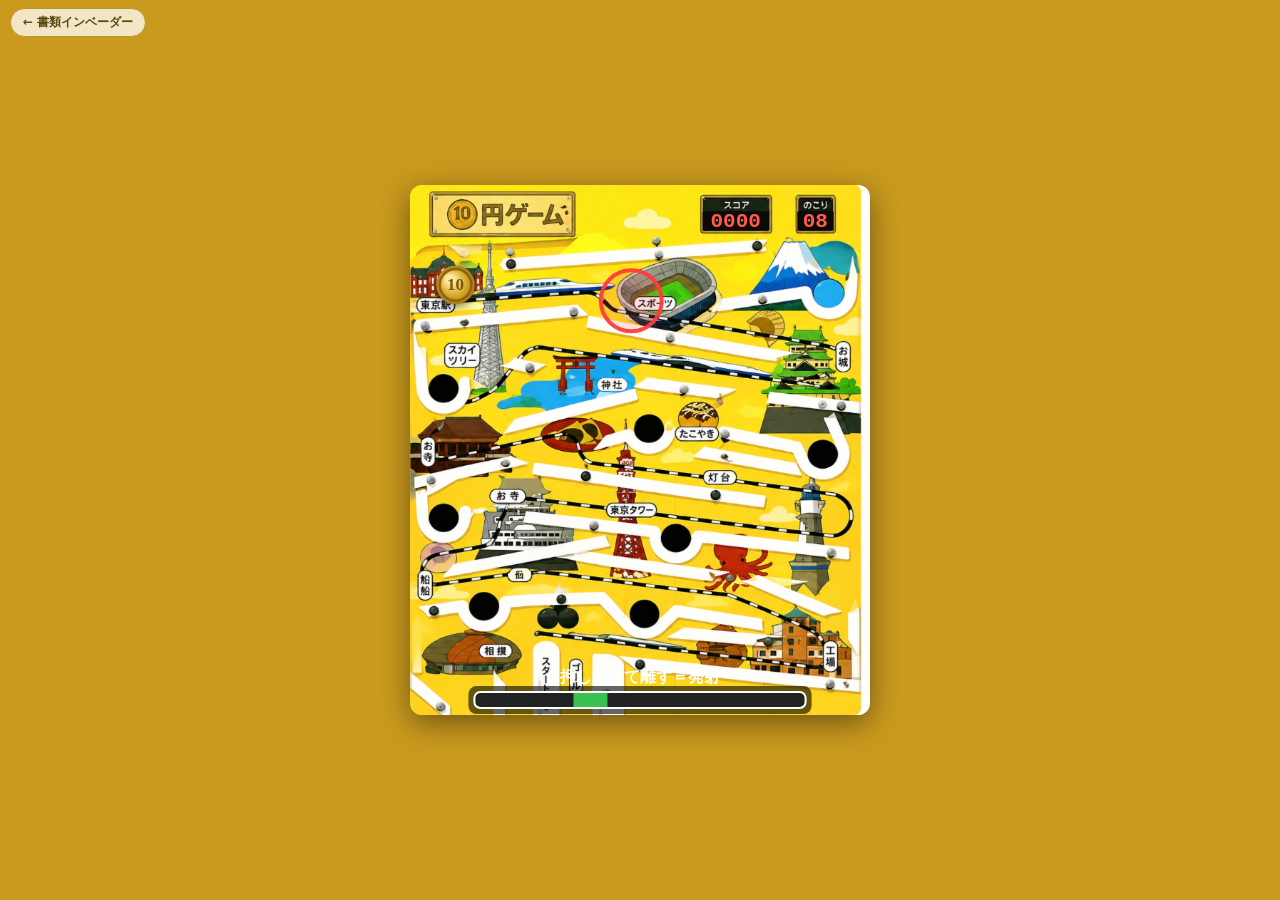
==== commit b3baa9c4: "10円ゲーム: スタートを左上の東京駅に変更 東京駅から外周を時計回り→内側へと螺旋状にランドマークを巡り ゴールへ至る経路に再トレース。コインは白レーン上を進む。  Co-Authored-By: " ====
--- a/juen/index.html
+++ b/juen/index.html
@@ -30,8 +30,8 @@
 board.onload=()=>{boardReady=true;};
 
 /* coin path traced along the board's real white lanes (x%,y% of board) */
-const WP=[[37.8,90.0],[41.2,89.2],[43.7,87.0],[43.7,83.0],[40.0,79.8],[23.9,79.8],[18.0,84.9],[17.1,84.9],[16.1,84.1],[13.6,84.1],[5.9,77.4],[5.6,72.3],[4.7,70.7],[6.2,70.4],[15.2,62.6],[17.7,62.6],[20.8,59.9],[11.5,60.7],[6.8,64.2],[5.0,61.8],[5.0,48.9],[6.5,47.5],[6.8,50.0],[21.7,50.0],[25.4,46.7],[30.4,46.7],[38.4,39.8],[48.4,39.8],[54.0,34.9],[54.0,34.1],[52.7,33.8],[47.4,29.3],[40.0,28.2],[36.9,25.5],[20.8,25.5],[15.8,29.8],[14.9,26.9],[10.5,23.1],[10.5,19.3],[9.9,18.8],[44.7,18.8],[48.1,21.8],[64.5,21.8],[78.1,21.5],[81.9,18.3],[71.6,19.6],[65.4,25.0],[65.4,26.9],[66.7,27.9],[75.3,28.5],[80.6,32.8],[85.9,32.8],[56.4,32.8],[53.6,35.2],[50.2,35.2],[48.7,36.3],[39.4,36.3],[54.6,36.3],[59.5,40.6],[59.5,41.9],[62.3,44.3],[58.9,44.9],[72.6,44.9],[85.6,55.9],[85.0,57.0],[85.3,55.6],[77.8,54.8],[76.6,55.1],[74.4,57.0],[46.2,57.5],[45.9,73.6],[43.4,76.3],[50.5,82.2],[85.0,81.9],[85.9,81.1],[89.0,81.1],[89.9,81.9],[88.1,81.1],[65.7,81.4],[57.4,88.7],[56.4,88.7],[54.9,90.0],[46.8,90.0]];
-const LM=[{n:"スタート",i:0,pts:0},{n:"相撲",i:6,pts:100},{n:"港",i:13,pts:100},{n:"船",i:16,pts:150},{n:"お寺",i:21,pts:150},{n:"スカイツリー",i:35,pts:200},{n:"東京駅",i:39,pts:200},{n:"スポーツ",i:41,pts:250},{n:"富士山",i:44,pts:300},{n:"お城",i:51,pts:250},{n:"神社",i:56,pts:200},{n:"たこやき",i:61,pts:200},{n:"灯台",i:64,pts:250},{n:"東京タワー",i:69,pts:300},{n:"工場",i:76,pts:300},{n:"ゴール",i:82,pts:1000}];
+const WP=[[9.9,18.8],[44.7,18.8],[48.1,21.8],[64.5,21.8],[78.1,21.5],[81.9,18.3],[71.6,19.6],[65.4,25.0],[65.4,26.9],[66.7,27.9],[75.3,28.5],[80.6,32.8],[85.9,32.8],[83.1,33.0],[83.1,38.7],[88.7,43.5],[88.7,45.1],[91.2,49.4],[91.5,51.3],[85.0,57.0],[84.0,63.9],[83.1,64.7],[79.7,64.7],[78.8,65.5],[67.3,65.5],[57.7,73.9],[45.6,73.9],[43.4,76.3],[50.5,82.2],[84.7,82.2],[85.9,81.1],[89.0,81.1],[89.9,81.9],[88.1,81.1],[85.9,81.1],[52.1,81.4],[51.2,82.2],[42.8,82.2],[40.0,79.8],[23.9,79.8],[18.0,84.9],[16.1,84.1],[13.6,84.1],[5.9,77.4],[5.6,72.3],[4.7,70.7],[6.2,70.4],[15.2,62.6],[17.7,62.6],[20.8,59.9],[11.5,60.7],[6.8,64.2],[5.0,61.8],[5.0,48.9],[6.5,47.5],[6.8,50.0],[21.7,50.0],[25.4,46.7],[30.4,46.7],[38.4,39.8],[48.4,39.8],[54.0,34.9],[54.0,34.1],[52.7,33.8],[47.4,29.3],[40.0,28.2],[36.9,25.5],[20.8,25.5],[15.8,29.8],[18.3,29.0],[21.1,26.9],[36.3,25.5],[43.7,25.5],[54.0,34.1],[54.0,34.9],[50.2,35.2],[48.7,36.3],[39.4,36.3],[54.6,36.3],[59.5,40.6],[59.5,41.9],[62.3,44.3],[56.1,45.7],[49.3,51.6],[49.3,54.0],[46.5,56.4],[45.9,57.8],[45.9,73.6],[43.4,75.8],[43.4,83.0],[43.7,87.3],[46.8,90.0]];
+const LM=[{n:"東京駅",i:0,pts:0},{n:"スポーツ",i:2,pts:150},{n:"富士山",i:5,pts:300},{n:"お城",i:12,pts:250},{n:"灯台",i:19,pts:250},{n:"工場",i:32,pts:300},{n:"相撲",i:40,pts:100},{n:"港",i:46,pts:100},{n:"船",i:49,pts:150},{n:"お寺",i:54,pts:150},{n:"スカイツリー",i:68,pts:200},{n:"神社",i:77,pts:200},{n:"たこやき",i:82,pts:200},{n:"東京タワー",i:86,pts:300},{n:"ゴール",i:91,pts:1000}];
 const HOLES=[{x:9,y:38,r:4.6},{x:49,y:42,r:3.6},{x:86,y:47,r:3.3},{x:7,y:62,r:4.6},
   {x:55,y:63,r:3.6},{x:18,y:79,r:4.2},{x:43,y:80,r:3.2},{x:30,y:73,r:3.0},{x:70,y:70,r:3.2}];
 
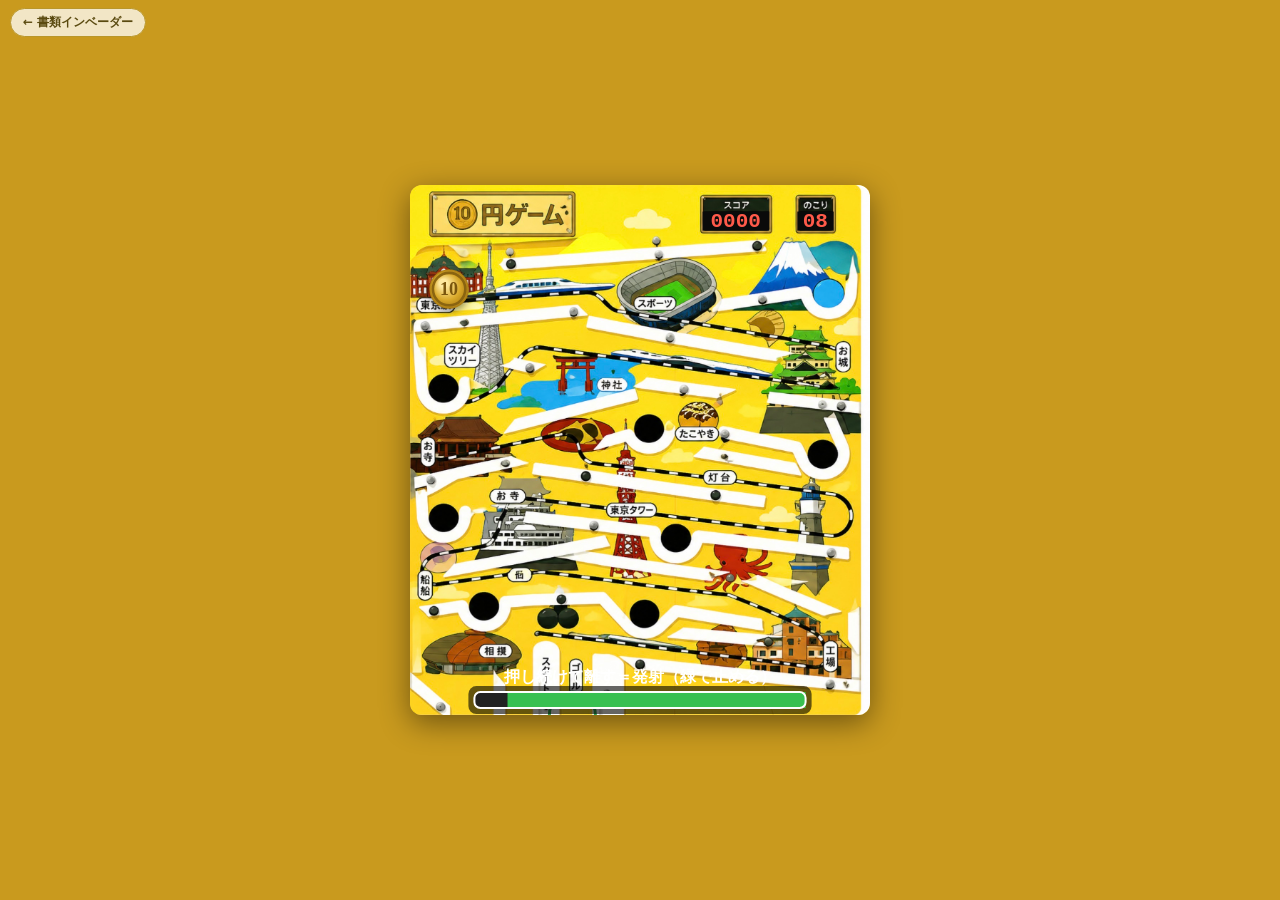
==== commit 99994fa5: "10円ゲーム: 赤線コースと本来の遊び方に修正 - ユーザー提供の赤線を抽出し、東京駅(左上)→スポーツ→お城→神社→   お寺→東京タワー→灯台→工場→ゴール のスイッチバックを実コースに採用 - " ====
--- a/juen/index.html
+++ b/juen/index.html
@@ -29,14 +29,14 @@
 const board=new Image(); board.src='board.png?v=5'; let boardReady=false;
 board.onload=()=>{boardReady=true;};
 
-/* coin path traced along the board's real white lanes (x%,y% of board) */
-const WP=[[9.9,18.8],[44.7,18.8],[48.1,21.8],[64.5,21.8],[78.1,21.5],[81.9,18.3],[71.6,19.6],[65.4,25.0],[65.4,26.9],[66.7,27.9],[75.3,28.5],[80.6,32.8],[85.9,32.8],[83.1,33.0],[83.1,38.7],[88.7,43.5],[88.7,45.1],[91.2,49.4],[91.5,51.3],[85.0,57.0],[84.0,63.9],[83.1,64.7],[79.7,64.7],[78.8,65.5],[67.3,65.5],[57.7,73.9],[45.6,73.9],[43.4,76.3],[50.5,82.2],[84.7,82.2],[85.9,81.1],[89.0,81.1],[89.9,81.9],[88.1,81.1],[85.9,81.1],[52.1,81.4],[51.2,82.2],[42.8,82.2],[40.0,79.8],[23.9,79.8],[18.0,84.9],[16.1,84.1],[13.6,84.1],[5.9,77.4],[5.6,72.3],[4.7,70.7],[6.2,70.4],[15.2,62.6],[17.7,62.6],[20.8,59.9],[11.5,60.7],[6.8,64.2],[5.0,61.8],[5.0,48.9],[6.5,47.5],[6.8,50.0],[21.7,50.0],[25.4,46.7],[30.4,46.7],[38.4,39.8],[48.4,39.8],[54.0,34.9],[54.0,34.1],[52.7,33.8],[47.4,29.3],[40.0,28.2],[36.9,25.5],[20.8,25.5],[15.8,29.8],[18.3,29.0],[21.1,26.9],[36.3,25.5],[43.7,25.5],[54.0,34.1],[54.0,34.9],[50.2,35.2],[48.7,36.3],[39.4,36.3],[54.6,36.3],[59.5,40.6],[59.5,41.9],[62.3,44.3],[56.1,45.7],[49.3,51.6],[49.3,54.0],[46.5,56.4],[45.9,57.8],[45.9,73.6],[43.4,75.8],[43.4,83.0],[43.7,87.3],[46.8,90.0]];
-const LM=[{n:"東京駅",i:0,pts:0},{n:"スポーツ",i:2,pts:150},{n:"富士山",i:5,pts:300},{n:"お城",i:12,pts:250},{n:"灯台",i:19,pts:250},{n:"工場",i:32,pts:300},{n:"相撲",i:40,pts:100},{n:"港",i:46,pts:100},{n:"船",i:49,pts:150},{n:"お寺",i:54,pts:150},{n:"スカイツリー",i:68,pts:200},{n:"神社",i:77,pts:200},{n:"たこやき",i:82,pts:200},{n:"東京タワー",i:86,pts:300},{n:"ゴール",i:91,pts:1000}];
-const HOLES=[{x:9,y:38,r:4.6},{x:49,y:42,r:3.6},{x:86,y:47,r:3.3},{x:7,y:62,r:4.6},
-  {x:55,y:63,r:3.6},{x:18,y:79,r:4.2},{x:43,y:80,r:3.2},{x:30,y:73,r:3.0},{x:70,y:70,r:3.2}];
+/* course = the intended red line, traced. Coin rolls DOWN from 東京駅 to ゴール. */
+const WP=[[8.5,19.6],[45.4,21.4],[75.0,25.4],[89.2,31.9],[87.7,34.8],[70.2,36.0],[51.3,35.5],[28.5,38.6],[13.8,43.8],[5.6,49.6],[8.6,50.5],[16.2,48.8],[50.0,52.3],[86.9,60.5],[93.6,64.3],[94.3,66.5],[52.7,58.6],[37.2,57.5],[13.0,65.9],[3.5,73.5],[8.2,74.9],[59.7,75.9],[65.7,74.9],[91.2,89.1],[91.6,90.8],[87.2,91.2],[78.4,89.4],[70.3,89.5],[61.0,86.8],[49.0,86.2],[38.9,87.8],[33.6,92.5],[35.3,99.8]];
+const LM=[{n:"東京駅",i:0,pts:0},{n:"スポーツ",i:1,pts:150},{n:"お城",i:3,pts:250},{n:"神社",i:6,pts:200},{n:"お寺",i:9,pts:200},{n:"東京タワー",i:12,pts:250},{n:"灯台",i:13,pts:300},{n:"工場",i:23,pts:300},{n:"ゴール",i:32,pts:1000}];
+const HOLES=[{x:9,y:38,r:4.6},{x:49,y:42,r:3.6},{x:7,y:62,r:4.6},{x:55,y:63,r:3.6},
+  {x:18,y:79,r:4.2},{x:43,y:80,r:3.2},{x:30,y:73,r:3.0}];
 
 /* geometry */
-let P=[], cumS=[], lmS=[], DIST_MAX=1, holePx=[], captureR=1, totalL=1;
+let P=[],cumS=[],lmS=[],totalL=1,holePx=[],DIST_MAX=1,failZones=[];
 function ptAt(s){
   s=Math.max(0,Math.min(totalL,s));
   for(let i=0;i<P.length-1;i++){
@@ -47,18 +47,25 @@
 }
 function buildGeom(){
   P=WP.map(p=>({x:p[0]/100*CW,y:p[1]/100*CH}));
-  cumS=[0];
-  for(let i=1;i<P.length;i++) cumS[i]=cumS[i-1]+Math.hypot(P[i].x-P[i-1].x,P[i].y-P[i-1].y);
+  cumS=[0]; for(let i=1;i<P.length;i++) cumS[i]=cumS[i-1]+Math.hypot(P[i].x-P[i-1].x,P[i].y-P[i-1].y);
   totalL=cumS[cumS.length-1];
   lmS=LM.map(l=>cumS[l.i]);
-  DIST_MAX=0;
-  for(let k=1;k<lmS.length;k++) DIST_MAX=Math.max(DIST_MAX,lmS[k]-lmS[k-1]);
-  captureR=Math.min(34,CW*0.07);
-  DIST_MAX+=captureR*0.6;
   holePx=HOLES.map(h=>({x:h.x/100*CW,y:h.y/100*CH,r:h.r/100*CW}));
-}
+  DIST_MAX=totalL*0.34;
+  // hazard zones: arc ranges where the path passes near a hole (don't stop here)
+  failZones=[]; const step=totalL/500; let open=null;
+  for(let s=0;s<=totalL;s+=step){
+    const rp=ptAt(s);
+    let haz=false;
+    for(const h of holePx){ if(Math.hypot(rp.x-h.x,rp.y-h.y)<h.r+CW*0.028){haz=true;break;} }
+    if(haz&&open===null)open=s;
+    else if(!haz&&open!==null){failZones.push([open,s]);open=null;}
+  }
+  if(open!==null)failZones.push([open,totalL]);
+}
+function inHazard(s){for(const z of failZones)if(s>=z[0]&&s<=z[1])return true;return false;}
 function resize(){
-  const availW=Math.min(window.innerWidth-12,460), availH=window.innerHeight-12;
+  const availW=Math.min(window.innerWidth-12,460),availH=window.innerHeight-12;
   CW=Math.min(availW,availH*ASPECT); CH=CW/ASPECT;
   const dpr=Math.min(2,window.devicePixelRatio||1);
   cv.width=CW*dpr; cv.height=CH*dpr; cv.style.width=CW+'px'; cv.style.height=CH+'px';
@@ -77,7 +84,7 @@
 function sfxRoll(){beep(520,0.08,'triangle',0.12);}
 function sfxScore(){beep(880,0.09,'square',0.16);setTimeout(()=>beep(1320,0.12,'square',0.16),80);}
 function sfxFail(){beep(200,0.25,'sawtooth',0.18);setTimeout(()=>beep(140,0.3,'sawtooth',0.16),120);}
-function sfxWin(){[523,659,784,1046].forEach((f,i)=>setTimeout(()=>beep(f,0.18,'square',0.18),i*130));}
+function sfxWin(){[523,659,784,1046,1318].forEach((f,i)=>setTimeout(()=>beep(f,0.2,'square',0.2),i*140));}
 
 /* state */
 let G;
@@ -86,8 +93,8 @@
 
 function startCharge(){if(G.state==='ready'){G.state='charging';G.power=0;G.pdir=1;}}
 function release(){if(G.state==='charging'){G.state='rolling';
-  const D=G.power/100*DIST_MAX*(0.97+Math.random()*0.06);
-  G.vel=Math.sqrt(2*0.22*Math.max(4,D)); sfxRoll();}}
+  const D=G.power/100*DIST_MAX*(0.95+Math.random()*0.09);
+  G.vel=Math.sqrt(2*0.20*Math.max(4,D)); sfxRoll();}}
 cv.addEventListener('pointerdown',e=>{e.preventDefault();
   if(G.state==='won'||G.state==='over'){reset();return;} startCharge();});
 cv.addEventListener('pointerup',e=>{e.preventDefault();release();});
@@ -100,47 +107,53 @@
   G.t++; if(G.flash>0)G.flash--; if(G.msgT>0)G.msgT--;
   G.pop=G.pop.filter(p=>{p.t++;p.y-=0.5;return p.t<70;});
   if(G.state==='charging'){
-    G.power+=2.4*G.pdir;
+    G.power+=2.3*G.pdir;
     if(G.power>=100){G.power=100;G.pdir=-1;}
     if(G.power<=0){G.power=0;G.pdir=1;}
     if(G.t%4===0)sfxCharge(G.power);
   }else if(G.state==='rolling'){
-    G.coinS+=G.vel; G.vel-=0.22;
+    const prev=G.coinS;
+    G.coinS+=G.vel; G.vel-=0.20;
     if(G.coinS>=totalL){G.coinS=totalL;G.vel=0;}
+    // score landmarks passed during this motion
+    for(let k=G.reached+1;k<LM.length;k++){
+      if(lmS[k]<=G.coinS && lmS[k]>prev){
+        G.reached=k; if(!LM[k].n.match(/ゴール/)){G.score+=LM[k].pts;popText(lmS[k],'+'+LM[k].pts,'#1b7a2e');sfxScore();}
+      }
+    }
     if(G.vel<=0){G.vel=0;resolveRest();}
   }
 }
 function resolveRest(){
   const s=G.coinS;
-  if(s>=lmS[LM.length-1]-captureR){collect(LM.length-1);winGame();return;}
-  const nextIdx=G.reached+1, nextS=lmS[nextIdx];
-  const rp=ptAt(s);
-  for(const h of holePx){ if(Math.hypot(rp.x-h.x,rp.y-h.y)<h.r){failCoin('穴に落ちた！');return;} }
-  if(s>=nextS-captureR && s<=nextS+captureR){collect(nextIdx);G.state='ready';return;}
-  if(s>nextS+captureR){failCoin('行き過ぎ！');return;}
-  G.state='ready'; G.msg='もう一歩！'; G.msgT=60;
-}
-function collect(idx){
-  while(G.reached<idx){
-    G.reached++; const c=LM[G.reached]; G.score+=c.pts;
-    if(G.reached<LM.length-1) popText(lmS[G.reached],'+'+c.pts,'#1b7a2e');
-    G.coinS=lmS[G.reached];
-  }
-  sfxScore(); G.flash=8;
-  if(idx<LM.length-1){G.msg=LM[idx].n+' 到着！';G.msgT=70;}
+  if(s>=lmS[LM.length-1]-2){winGame();return;}
+  if(inHazard(s)){failCoin('穴に落ちた！');return;}
+  G.state='ready';
+  const [lo,hi]=targetBand();
+  G.msg = (hi<lo)?'弱めに！手前で止めて':'';
+  G.msgT = G.msg?60:0;
 }
 function failCoin(reason){
   G.coins--; sfxFail(); popText(G.coinS,'MISS','#c0392b');
-  G.msg=reason; G.msgT=80; G.flash=12;
+  G.msg=reason; G.msgT=90; G.flash=14;
   if(G.coins<=0){G.state='over';return;}
-  G.coinS=lmS[G.reached]; G.state='ready';
-}
-function winGame(){G.state='won';G.score+=G.coins*200;sfxWin();}
+  G.coinS=lmS[G.reached]; G.state='ready';   // respawn at last landmark reached
+}
+function winGame(){G.state='won';G.reached=LM.length-1;G.score+=1000+G.coins*200;sfxWin();G.flash=20;}
+
+/* safe power window to clear the next hazard ahead */
 function targetBand(){
-  const nextS=lmS[Math.min(G.reached+1,LM.length-1)];
-  const need=nextS-G.coinS;
-  return [Math.max(0,Math.min(100,(need-captureR)/DIST_MAX*100)),
-          Math.max(0,Math.min(100,(need+captureR*0.6)/DIST_MAX*100))];
+  const s=G.coinS, reach=s+DIST_MAX;
+  let z=null;
+  for(const zz of failZones){ if(zz[1]>s+2 && zz[0]<reach){ z=zz; break; } }
+  if(!z) return [10,100];                 // clear ahead
+  const clearDist=z[1]-s+totalL*0.006;
+  if(clearDist>DIST_MAX){                 // can't clear -> stop short of it
+    return [0, Math.max(0,(z[0]-s-totalL*0.006)/DIST_MAX*100)];
+  }
+  let nextZ=null; for(const zz of failZones){ if(zz[0]>z[1]){nextZ=zz;break;} }
+  const capDist=(nextZ?nextZ[0]:reach)-s-totalL*0.006;
+  return [Math.min(100,clearDist/DIST_MAX*100), Math.min(100,Math.max(clearDist,capDist)/DIST_MAX*100)];
 }
 
 /* draw */
@@ -149,22 +162,24 @@
   if(boardReady) ctx.drawImage(board,0,0,CW,CH);
   else {ctx.fillStyle='#e9c23b';ctx.fillRect(0,0,CW,CH);}
 
-  // landmark indicators (collected = green tick, next = pulsing red)
-  const nextIdx=Math.min(G.reached+1,LM.length-1);
-  LM.forEach((l,i)=>{
-    if(i===0)return;
-    const p=ptAt(lmS[i]);
-    if(i<=G.reached){ ring(p.x,p.y,captureR*0.55,'rgba(27,122,46,.9)',3); }
-    else if(i===nextIdx){
-      const pulse=captureR*(0.9+0.12*Math.sin(G.t*0.18));
-      ctx.fillStyle='rgba(255,80,80,.16)';ctx.beginPath();ctx.arc(p.x,p.y,pulse,0,7);ctx.fill();
-      ring(p.x,p.y,pulse,'rgba(255,60,60,.95)',4);
-    }
-  });
+  // next hazard warning marker
+  if(G.state==='ready'||G.state==='charging'){
+    const s=G.coinS,reach=s+DIST_MAX;
+    for(const z of failZones){ if(z[1]>s+2 && z[0]<reach){
+      const m=ptAt((z[0]+z[1])/2), pr=CW*0.045*(1+0.12*Math.sin(G.t*0.2));
+      ctx.strokeStyle='rgba(220,40,40,.9)';ctx.lineWidth=3;
+      ctx.beginPath();ctx.arc(m.x,m.y,pr,0,7);ctx.stroke();
+      ctx.fillStyle='rgba(220,40,40,.95)';ctx.font='bold '+Math.round(CW*0.05)+'px sans-serif';
+      ctx.textAlign='center';ctx.fillText('!',m.x,m.y+CW*0.018);
+      break; } }
+  }
+  // goal marker
+  const gp=ptAt(totalL);
+  ctx.strokeStyle='rgba(30,150,60,.9)';ctx.lineWidth=3;
+  ctx.beginPath();ctx.arc(gp.x,gp.y,CW*0.05,0,7);ctx.stroke();
 
   const cp=ptAt(G.coinS);
-  // direction of travel for a little motion trail
-  drawCoin(cp.x,cp.y,CW*0.042);
+  drawCoin(cp.x,cp.y,CW*0.043);
 
   G.pop.forEach(p=>{ctx.globalAlpha=Math.max(0,1-p.t/70);ctx.fillStyle=p.col;
     ctx.font='bold '+Math.round(CW*0.05)+'px sans-serif';ctx.textAlign='center';
@@ -173,10 +188,9 @@
 
   drawHUD(); drawMeter();
   if(G.msgT>0)drawBanner(G.msg);
-  if(G.state==='won')drawEnd('🎉 ゴール！ 🎉','スコア '+G.score,'#2e7d32');
-  if(G.state==='over')drawEnd('GAME OVER','スコア '+G.score,'#c0392b');
-}
-function ring(x,y,r,c,w){ctx.strokeStyle=c;ctx.lineWidth=w;ctx.beginPath();ctx.arc(x,y,r,0,7);ctx.stroke();}
+  if(G.state==='won')drawEnd('🎉 ゴール！ 🎉','スコア '+G.score,true);
+  if(G.state==='over')drawEnd('GAME OVER','スコア '+G.score,false);
+}
 function drawCoin(x,y,r){
   ctx.save();ctx.translate(x,y);
   ctx.shadowColor='rgba(0,0,0,.4)';ctx.shadowBlur=7;ctx.shadowOffsetY=3;
@@ -203,26 +217,26 @@
   ctx.fillStyle='rgba(0,0,0,.6)';roundRect(mx-6,my-6,mw+12,mh+12,8);ctx.fill();
   ctx.fillStyle='#222';roundRect(mx,my,mw,mh,6);ctx.fill();
   const [lo,hi]=targetBand();
-  ctx.fillStyle='rgba(60,220,90,.85)';ctx.fillRect(mx+mw*lo/100,my,mw*(hi-lo)/100,mh);
+  if(hi>lo){ctx.fillStyle='rgba(60,220,90,.85)';ctx.fillRect(mx+mw*lo/100,my,mw*(hi-lo)/100,mh);}
   const pf=G.state==='charging'?G.power:0;
-  ctx.fillStyle=G.power>hi?'#ff5a4a':(G.power>=lo?'#3cdc5a':'#ffd23f');
+  ctx.fillStyle=(G.power>=lo&&G.power<=hi)?'#3cdc5a':'#ffd23f';
   ctx.fillRect(mx,my,mw*pf/100,mh);
   ctx.strokeStyle='#fff';ctx.lineWidth=2;roundRect(mx,my,mw,mh,6);ctx.stroke();
   ctx.fillStyle='#fff';ctx.textAlign='center';ctx.font='bold '+Math.round(CW*0.034)+'px sans-serif';
-  const hint=G.state==='ready'?'押し続けて離す＝発射':G.state==='charging'?'パワー '+Math.round(G.power):'';
+  const hint=G.state==='ready'?'押し続けて離す＝発射（緑で止める）':G.state==='charging'?'パワー '+Math.round(G.power):'コロコロ…';
   ctx.fillText(hint,CW/2,my-10);
 }
 function drawBanner(txt){
   ctx.save();ctx.globalAlpha=Math.min(1,G.msgT/20);
-  ctx.fillStyle='rgba(0,0,0,.72)';const w=CW*0.74,h=CH*0.06,x=(CW-w)/2,y=CH*0.43;
+  ctx.fillStyle='rgba(0,0,0,.72)';const w=CW*0.74,h=CH*0.06,x=(CW-w)/2,y=CH*0.42;
   roundRect(x,y,w,h,10);ctx.fill();
   ctx.fillStyle='#fff';ctx.textAlign='center';ctx.textBaseline='middle';
   ctx.font='bold '+Math.round(CW*0.05)+'px sans-serif';ctx.fillText(txt,CW/2,y+h/2);
   ctx.restore();ctx.textBaseline='alphabetic';
 }
-function drawEnd(title,sub,col){
+function drawEnd(title,sub,win){
   ctx.fillStyle='rgba(0,0,0,.62)';ctx.fillRect(0,0,CW,CH);
-  ctx.textAlign='center';ctx.fillStyle=col==='#2e7d32'?'#8ef0a0':'#ff8a8a';
+  ctx.textAlign='center';ctx.fillStyle=win?'#8ef0a0':'#ff8a8a';
   ctx.font='bold '+Math.round(CW*0.1)+'px sans-serif';ctx.fillText(title,CW/2,CH*0.44);
   ctx.fillStyle='#fff';ctx.font='bold '+Math.round(CW*0.06)+'px sans-serif';ctx.fillText(sub,CW/2,CH*0.53);
   ctx.font=Math.round(CW*0.04)+'px sans-serif';ctx.fillText('タップでもう一度',CW/2,CH*0.6);
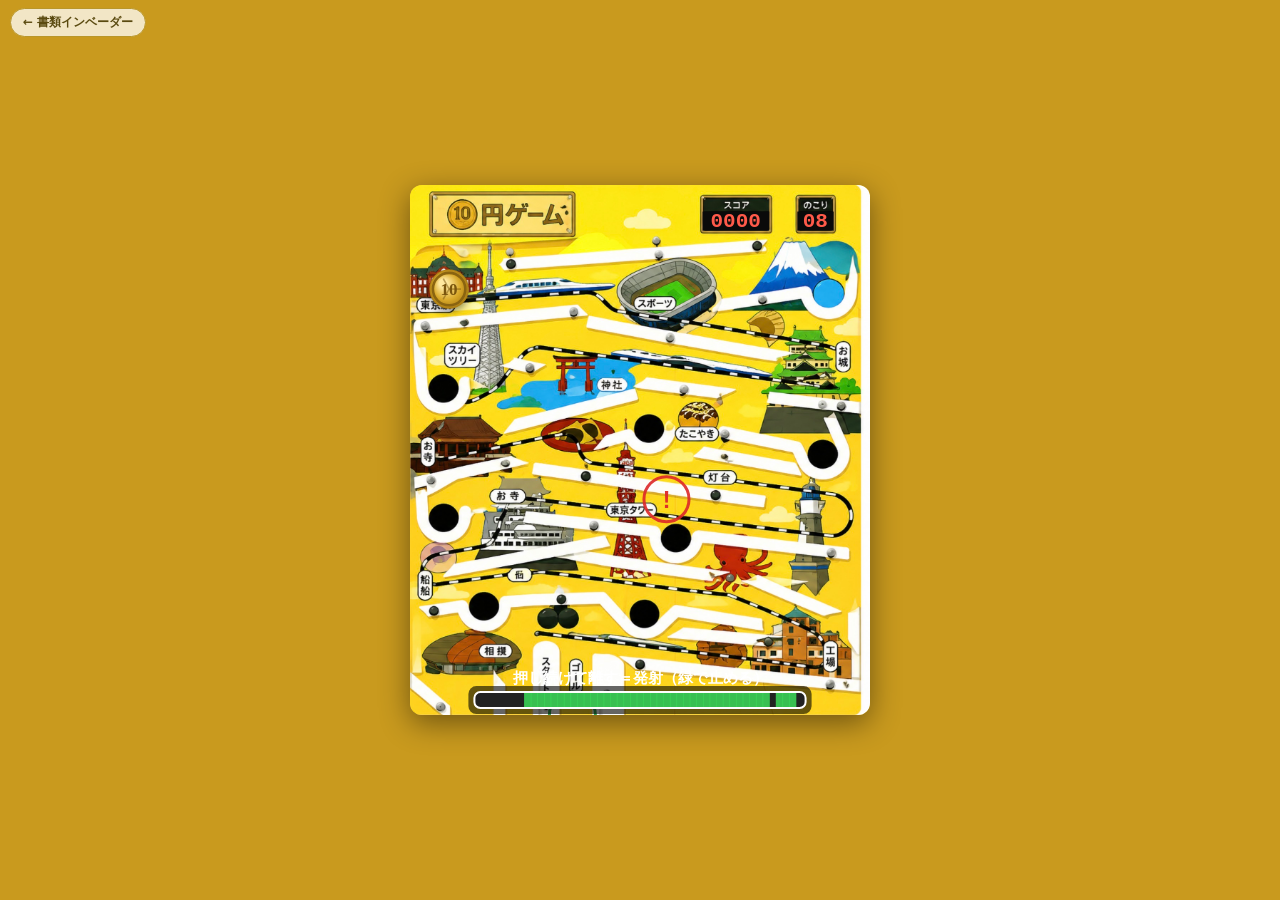
==== commit ecb39ee1: "10円ゲーム: 重量(重力・慣性)ベースの物理に変更 - コインに重さを持たせ、傾いた盤面を転がる物理へ:   下り坂で加速／平坦は慣性で転がり摩擦で停止／急な下りでは止まれない - 発射は初速インパ" ====
--- a/juen/index.html
+++ b/juen/index.html
@@ -29,14 +29,15 @@
 const board=new Image(); board.src='board.png?v=5'; let boardReady=false;
 board.onload=()=>{boardReady=true;};
 
-/* course = the intended red line, traced. Coin rolls DOWN from 東京駅 to ゴール. */
+/* course = the intended red line. Coin rolls DOWN (gravity) from 東京駅 to ゴール. */
 const WP=[[8.5,19.6],[45.4,21.4],[75.0,25.4],[89.2,31.9],[87.7,34.8],[70.2,36.0],[51.3,35.5],[28.5,38.6],[13.8,43.8],[5.6,49.6],[8.6,50.5],[16.2,48.8],[50.0,52.3],[86.9,60.5],[93.6,64.3],[94.3,66.5],[52.7,58.6],[37.2,57.5],[13.0,65.9],[3.5,73.5],[8.2,74.9],[59.7,75.9],[65.7,74.9],[91.2,89.1],[91.6,90.8],[87.2,91.2],[78.4,89.4],[70.3,89.5],[61.0,86.8],[49.0,86.2],[38.9,87.8],[33.6,92.5],[35.3,99.8]];
 const LM=[{n:"東京駅",i:0,pts:0},{n:"スポーツ",i:1,pts:150},{n:"お城",i:3,pts:250},{n:"神社",i:6,pts:200},{n:"お寺",i:9,pts:200},{n:"東京タワー",i:12,pts:250},{n:"灯台",i:13,pts:300},{n:"工場",i:23,pts:300},{n:"ゴール",i:32,pts:1000}];
 const HOLES=[{x:9,y:38,r:4.6},{x:49,y:42,r:3.6},{x:7,y:62,r:4.6},{x:55,y:63,r:3.6},
   {x:18,y:79,r:4.2},{x:43,y:80,r:3.2},{x:30,y:73,r:3.0}];
 
-/* geometry */
-let P=[],cumS=[],lmS=[],totalL=1,holePx=[],DIST_MAX=1,failZones=[];
+/* geometry + physics constants (weight/gravity based) */
+let P=[],cumS=[],segTY=[],lmS=[],totalL=1,holePx=[],failZones=[];
+let GRAV=0,FRICTION=0,VMAX=0,VSTOP=0,STATIC=0;
 function ptAt(s){
   s=Math.max(0,Math.min(totalL,s));
   for(let i=0;i<P.length-1;i++){
@@ -45,18 +46,27 @@
   }
   return {x:P[P.length-1].x,y:P[P.length-1].y};
 }
+function tanY(s){ // downhill (+screen y) component of unit tangent at arc s
+  for(let i=0;i<P.length-1;i++){ if(s<=cumS[i+1]) return segTY[i]; }
+  return segTY[segTY.length-1];
+}
 function buildGeom(){
   P=WP.map(p=>({x:p[0]/100*CW,y:p[1]/100*CH}));
   cumS=[0]; for(let i=1;i<P.length;i++) cumS[i]=cumS[i-1]+Math.hypot(P[i].x-P[i-1].x,P[i].y-P[i-1].y);
   totalL=cumS[cumS.length-1];
+  segTY=[]; for(let i=0;i<P.length-1;i++){const dx=P[i+1].x-P[i].x,dy=P[i+1].y-P[i].y,L=Math.hypot(dx,dy)||1;segTY.push(dy/L);}
   lmS=LM.map(l=>cumS[l.i]);
   holePx=HOLES.map(h=>({x:h.x/100*CW,y:h.y/100*CH,r:h.r/100*CW}));
-  DIST_MAX=totalL*0.34;
+  // weight physics (scaled to course length so it feels identical at any size)
+  FRICTION=totalL*0.000060;   // rolling resistance (opposes motion)
+  GRAV    =totalL*0.000115;   // pull down the incline
+  STATIC  =FRICTION*1.15;     // holds coin on gentle slopes; steep drops can't be rested on
+  VMAX    =totalL*0.0078;     // launch impulse at full power
+  VSTOP   =totalL*0.00010;
   // hazard zones: arc ranges where the path passes near a hole (don't stop here)
   failZones=[]; const step=totalL/500; let open=null;
   for(let s=0;s<=totalL;s+=step){
-    const rp=ptAt(s);
-    let haz=false;
+    const rp=ptAt(s); let haz=false;
     for(const h of holePx){ if(Math.hypot(rp.x-h.x,rp.y-h.y)<h.r+CW*0.028){haz=true;break;} }
     if(haz&&open===null)open=s;
     else if(!haz&&open!==null){failZones.push([open,s]);open=null;}
@@ -69,9 +79,32 @@
   CW=Math.min(availW,availH*ASPECT); CH=CW/ASPECT;
   const dpr=Math.min(2,window.devicePixelRatio||1);
   cv.width=CW*dpr; cv.height=CH*dpr; cv.style.width=CW+'px'; cv.style.height=CH+'px';
-  ctx.setTransform(dpr,0,0,dpr,0,0); buildGeom();
+  ctx.setTransform(dpr,0,0,dpr,0,0); buildGeom(); if(G)computeBand();
 }
 window.addEventListener('resize',resize);
+
+/* physics step: advance one frame from (s,v); returns [s,v,resting] */
+function physStep(s,v){
+  const ty=tanY(s), grav=GRAV*ty;
+  if(Math.abs(v)<VSTOP){
+    if(Math.abs(grav)<=STATIC) return [s,0,true];   // slope too gentle -> rests
+    v+=grav;                                          // steep -> starts/keeps rolling
+  } else {
+    v+=grav - FRICTION*Math.sign(v);
+  }
+  s+=v;
+  return [s,v,false];
+}
+/* deterministic simulation of a launch at given power -> stop arc (for the aim guide) */
+function simulate(power){
+  let s=G.coinS, v=power/100*VMAX, r=false;
+  for(let k=0;k<2500 && !r;k++){
+    [s,v,r]=physStep(s,v);
+    if(s>=totalL) return totalL;
+    if(s<0){s=0;break;}
+  }
+  return s;
+}
 
 /* audio */
 let AC=null;
@@ -87,14 +120,36 @@
 function sfxWin(){[523,659,784,1046,1318].forEach((f,i)=>setTimeout(()=>beep(f,0.2,'square',0.2),i*140));}
 
 /* state */
-let G;
-function reset(){G={state:'ready',coinS:0,reached:0,score:0,coins:8,power:0,pdir:1,vel:0,msg:'',msgT:0,pop:[],t:0,flash:0};}
-reset();
+let G=null;
+function reset(){G={state:'ready',coinS:0,vel:0,reached:0,score:0,coins:8,power:0,pdir:1,msg:'',msgT:0,pop:[],t:0,flash:0,samples:[]};computeBand();}
+
+/* aim guide: sample powers, mark which land safely & make progress */
+function computeBand(){
+  if(!G)return; const arr=[];
+  for(let p=0;p<=100;p+=2){
+    const st=simulate(p);
+    const win=st>=totalL-2;
+    const safe=win||!inHazard(st);
+    const progress=st>G.coinS+totalL*0.012;
+    arr.push({p,st,good:(safe&&progress)||win});
+  }
+  G.samples=arr;
+}
+/* best contiguous good band (reaching furthest) for hint/bot */
+function targetBand(){
+  if(!G.samples.length)return[0,0];
+  let bi=-1,bst=-1;
+  for(let i=0;i<G.samples.length;i++){if(G.samples[i].good&&G.samples[i].st>bst){bst=G.samples[i].st;bi=i;}}
+  if(bi<0)return[0,0];
+  let lo=bi,hi=bi;
+  while(lo>0&&G.samples[lo-1].good)lo--;
+  while(hi<G.samples.length-1&&G.samples[hi+1].good)hi++;
+  return[G.samples[lo].p,G.samples[hi].p];
+}
 
 function startCharge(){if(G.state==='ready'){G.state='charging';G.power=0;G.pdir=1;}}
 function release(){if(G.state==='charging'){G.state='rolling';
-  const D=G.power/100*DIST_MAX*(0.95+Math.random()*0.09);
-  G.vel=Math.sqrt(2*0.20*Math.max(4,D)); sfxRoll();}}
+  G.vel=(G.power/100)*VMAX*(0.97+Math.random()*0.06); sfxRoll();}}
 cv.addEventListener('pointerdown',e=>{e.preventDefault();
   if(G.state==='won'||G.state==='over'){reset();return;} startCharge();});
 cv.addEventListener('pointerup',e=>{e.preventDefault();release();});
@@ -112,49 +167,31 @@
     if(G.power<=0){G.power=0;G.pdir=1;}
     if(G.t%4===0)sfxCharge(G.power);
   }else if(G.state==='rolling'){
-    const prev=G.coinS;
-    G.coinS+=G.vel; G.vel-=0.20;
-    if(G.coinS>=totalL){G.coinS=totalL;G.vel=0;}
-    // score landmarks passed during this motion
+    const prev=G.coinS; let r;
+    [G.coinS,G.vel,r]=physStep(G.coinS,G.vel);
+    if(G.coinS>=totalL){G.coinS=totalL;winGame();return;}
+    if(G.coinS<0)G.coinS=0;
+    // score landmarks on forward pass
     for(let k=G.reached+1;k<LM.length;k++){
       if(lmS[k]<=G.coinS && lmS[k]>prev){
-        G.reached=k; if(!LM[k].n.match(/ゴール/)){G.score+=LM[k].pts;popText(lmS[k],'+'+LM[k].pts,'#1b7a2e');sfxScore();}
+        G.reached=k; if(k<LM.length-1){G.score+=LM[k].pts;popText(lmS[k],'+'+LM[k].pts,'#1b7a2e');sfxScore();}
       }
     }
-    if(G.vel<=0){G.vel=0;resolveRest();}
+    if(r){G.vel=0;resolveRest();}
   }
 }
 function resolveRest(){
-  const s=G.coinS;
-  if(s>=lmS[LM.length-1]-2){winGame();return;}
-  if(inHazard(s)){failCoin('穴に落ちた！');return;}
-  G.state='ready';
-  const [lo,hi]=targetBand();
-  G.msg = (hi<lo)?'弱めに！手前で止めて':'';
-  G.msgT = G.msg?60:0;
+  if(inHazard(G.coinS)){failCoin('穴に落ちた！');return;}
+  G.state='ready'; computeBand();
+  if(!G.samples.some(s=>s.good)){G.msg='弱く当てて手前で止めよう';G.msgT=70;}
 }
 function failCoin(reason){
   G.coins--; sfxFail(); popText(G.coinS,'MISS','#c0392b');
   G.msg=reason; G.msgT=90; G.flash=14;
   if(G.coins<=0){G.state='over';return;}
-  G.coinS=lmS[G.reached]; G.state='ready';   // respawn at last landmark reached
+  G.coinS=lmS[G.reached]; G.vel=0; G.state='ready'; computeBand();
 }
 function winGame(){G.state='won';G.reached=LM.length-1;G.score+=1000+G.coins*200;sfxWin();G.flash=20;}
-
-/* safe power window to clear the next hazard ahead */
-function targetBand(){
-  const s=G.coinS, reach=s+DIST_MAX;
-  let z=null;
-  for(const zz of failZones){ if(zz[1]>s+2 && zz[0]<reach){ z=zz; break; } }
-  if(!z) return [10,100];                 // clear ahead
-  const clearDist=z[1]-s+totalL*0.006;
-  if(clearDist>DIST_MAX){                 // can't clear -> stop short of it
-    return [0, Math.max(0,(z[0]-s-totalL*0.006)/DIST_MAX*100)];
-  }
-  let nextZ=null; for(const zz of failZones){ if(zz[0]>z[1]){nextZ=zz;break;} }
-  const capDist=(nextZ?nextZ[0]:reach)-s-totalL*0.006;
-  return [Math.min(100,clearDist/DIST_MAX*100), Math.min(100,Math.max(clearDist,capDist)/DIST_MAX*100)];
-}
 
 /* draw */
 function draw(){
@@ -162,10 +199,10 @@
   if(boardReady) ctx.drawImage(board,0,0,CW,CH);
   else {ctx.fillStyle='#e9c23b';ctx.fillRect(0,0,CW,CH);}
 
-  // next hazard warning marker
   if(G.state==='ready'||G.state==='charging'){
-    const s=G.coinS,reach=s+DIST_MAX;
-    for(const z of failZones){ if(z[1]>s+2 && z[0]<reach){
+    // warn about the next hole the coin could stop in within reach
+    const maxReach=G.samples.length?Math.max(...G.samples.map(s=>s.st)):G.coinS;
+    for(const z of failZones){ if(z[1]>G.coinS+2 && z[0]<maxReach){
       const m=ptAt((z[0]+z[1])/2), pr=CW*0.045*(1+0.12*Math.sin(G.t*0.2));
       ctx.strokeStyle='rgba(220,40,40,.9)';ctx.lineWidth=3;
       ctx.beginPath();ctx.arc(m.x,m.y,pr,0,7);ctx.stroke();
@@ -173,10 +210,8 @@
       ctx.textAlign='center';ctx.fillText('!',m.x,m.y+CW*0.018);
       break; } }
   }
-  // goal marker
   const gp=ptAt(totalL);
-  ctx.strokeStyle='rgba(30,150,60,.9)';ctx.lineWidth=3;
-  ctx.beginPath();ctx.arc(gp.x,gp.y,CW*0.05,0,7);ctx.stroke();
+  ctx.strokeStyle='rgba(30,150,60,.9)';ctx.lineWidth=3;ctx.beginPath();ctx.arc(gp.x,gp.y,CW*0.05,0,7);ctx.stroke();
 
   const cp=ptAt(G.coinS);
   drawCoin(cp.x,cp.y,CW*0.043);
@@ -198,7 +233,12 @@
   g.addColorStop(0,'#ffe9a0');g.addColorStop(.6,'#d9a92a');g.addColorStop(1,'#a97b12');
   ctx.fillStyle=g;ctx.beginPath();ctx.arc(0,0,r,0,7);ctx.fill();ctx.shadowColor='transparent';
   ctx.strokeStyle='#8a6410';ctx.lineWidth=r*0.13;ctx.beginPath();ctx.arc(0,0,r*0.82,0,7);ctx.stroke();
-  ctx.fillStyle='#7a560e';ctx.font='bold '+Math.round(r*0.9)+'px serif';
+  // spin marks convey rolling weight
+  ctx.save();ctx.rotate(G.coinS*0.05);
+  ctx.strokeStyle='rgba(122,86,14,.5)';ctx.lineWidth=r*0.08;
+  for(let a=0;a<3;a++){ctx.beginPath();ctx.moveTo(0,0);ctx.lineTo(Math.cos(a*2.1)*r*0.6,Math.sin(a*2.1)*r*0.6);ctx.stroke();}
+  ctx.restore();
+  ctx.fillStyle='#7a560e';ctx.font='bold '+Math.round(r*0.85)+'px serif';
   ctx.textAlign='center';ctx.textBaseline='middle';ctx.fillText('10',0,r*0.06);
   ctx.restore();ctx.textBaseline='alphabetic';
 }
@@ -216,15 +256,17 @@
   const mw=CW*0.72,mh=Math.max(16,CH*0.03),mx=(CW-mw)/2,my=CH*0.955;
   ctx.fillStyle='rgba(0,0,0,.6)';roundRect(mx-6,my-6,mw+12,mh+12,8);ctx.fill();
   ctx.fillStyle='#222';roundRect(mx,my,mw,mh,6);ctx.fill();
-  const [lo,hi]=targetBand();
-  if(hi>lo){ctx.fillStyle='rgba(60,220,90,.85)';ctx.fillRect(mx+mw*lo/100,my,mw*(hi-lo)/100,mh);}
+  // green segments = powers that land safely & progress (from physics sim)
+  ctx.fillStyle='rgba(60,220,90,.85)';
+  for(const s of G.samples){ if(s.good) ctx.fillRect(mx+mw*s.p/100-mw*0.01,my,mw*0.022,mh); }
   const pf=G.state==='charging'?G.power:0;
-  ctx.fillStyle=(G.power>=lo&&G.power<=hi)?'#3cdc5a':'#ffd23f';
+  const nowGood=G.samples.some(s=>s.good&&Math.abs(s.p-G.power)<=2);
+  ctx.fillStyle=nowGood?'#3cdc5a':'#ffd23f';
   ctx.fillRect(mx,my,mw*pf/100,mh);
   ctx.strokeStyle='#fff';ctx.lineWidth=2;roundRect(mx,my,mw,mh,6);ctx.stroke();
-  ctx.fillStyle='#fff';ctx.textAlign='center';ctx.font='bold '+Math.round(CW*0.034)+'px sans-serif';
+  ctx.fillStyle='#fff';ctx.textAlign='center';ctx.font='bold '+Math.round(CW*0.032)+'px sans-serif';
   const hint=G.state==='ready'?'押し続けて離す＝発射（緑で止める）':G.state==='charging'?'パワー '+Math.round(G.power):'コロコロ…';
-  ctx.fillText(hint,CW/2,my-10);
+  ctx.fillText(hint,CW/2,my-9);
 }
 function drawBanner(txt){
   ctx.save();ctx.globalAlpha=Math.min(1,G.msgT/20);
@@ -245,7 +287,7 @@
   ctx.arcTo(x+w,y,x+w,y+h,r);ctx.arcTo(x+w,y+h,x,y+h,r);
   ctx.arcTo(x,y+h,x,y,r);ctx.arcTo(x,y,x+w,y,r);ctx.closePath();}
 function loop(){update();draw();requestAnimationFrame(loop);}
-resize();loop();
+resize();reset();loop();
 </script>
 </body>
 </html>
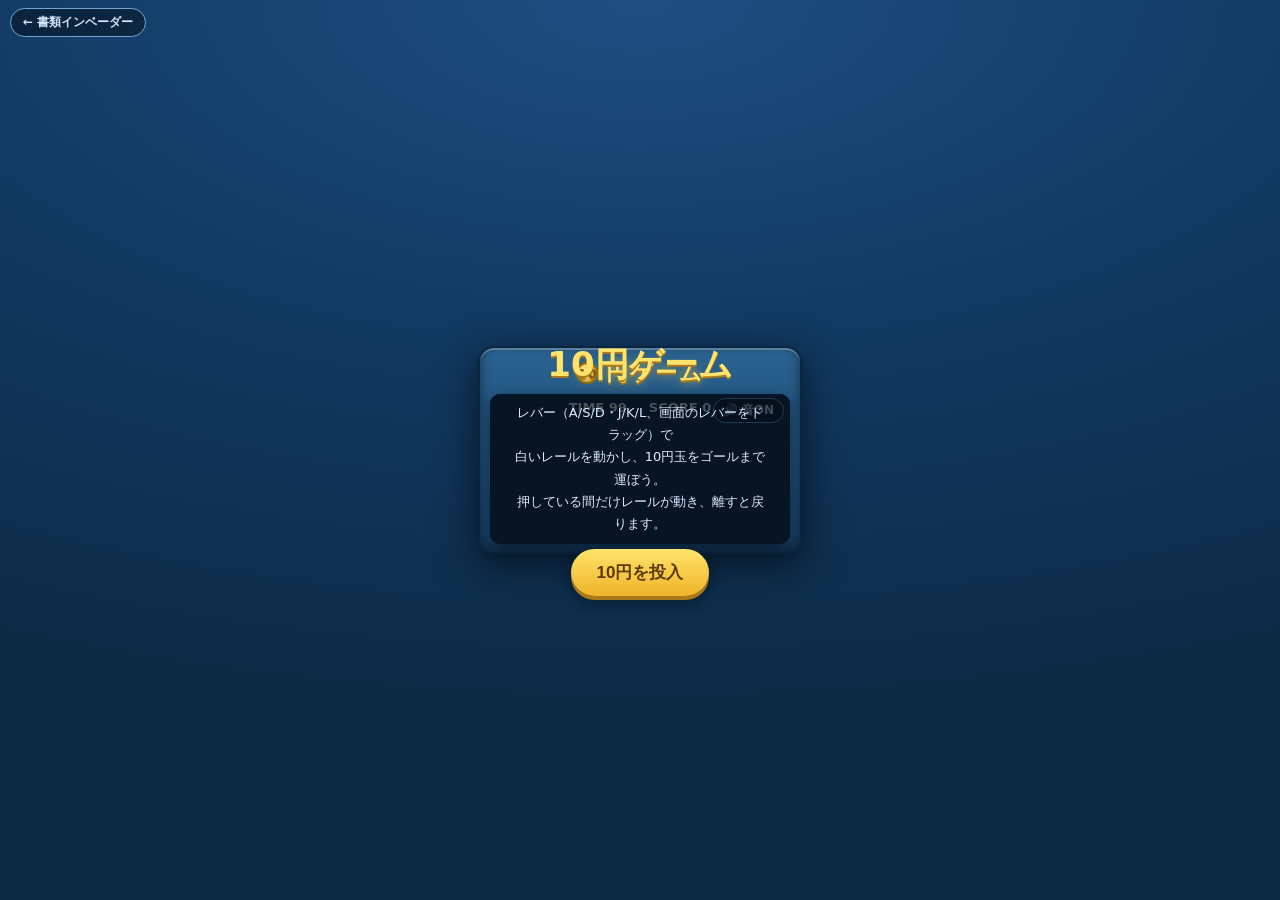
==== commit aff6b613: "10円ゲーム: Matter.js物理+レバー操作の本格版に全面刷新 - 10円玉を円形の物理オブジェクト化(重力/摩擦/慣性/衝突, CCDのため   サブステップ実行)。表裏フリップ+回転アニメ " ====
--- a/juen/index.html
+++ b/juen/index.html
@@ -3,291 +3,411 @@
 <head>
 <meta charset="utf-8">
 <meta name="viewport" content="width=device-width, initial-scale=1, maximum-scale=1, user-scalable=no">
-<meta name="theme-color" content="#e9c23b">
+<meta name="theme-color" content="#123a63">
 <meta name="apple-mobile-web-app-capable" content="yes">
-<title>10円ゲーム — 新幹線でGO</title>
+<title>10円ゲーム — レバーでレールを動かせ</title>
 <style>
   *{box-sizing:border-box;-webkit-tap-highlight-color:transparent}
-  html,body{margin:0;height:100%;background:#c99a1e;overflow:hidden;
+  html,body{margin:0;height:100%;background:#0d2136;overflow:hidden;
     font-family:"Hiragino Kaku Gothic ProN","Yu Gothic",Meiryo,system-ui,sans-serif;
-    -webkit-user-select:none;user-select:none;touch-action:none}
-  #wrap{position:fixed;inset:0;display:flex;flex-direction:column;align-items:center;justify-content:center;padding:6px}
-  #cv{background:#e9c23b;border-radius:12px;box-shadow:0 8px 30px rgba(0,0,0,.45);max-width:100%;max-height:100%}
-  #back{position:fixed;left:10px;top:8px;z-index:5;font-size:12px;color:#5a4a10;
-    background:rgba(255,255,255,.75);border:1px solid #b9962a;border-radius:20px;
-    padding:5px 12px;text-decoration:none;font-weight:700}
+    color:#fff;-webkit-user-select:none;user-select:none;touch-action:none}
+  #cabinet{position:fixed;inset:0;display:flex;flex-direction:column;align-items:center;
+    justify-content:center;padding:6px;
+    background:
+      radial-gradient(120% 80% at 50% 0%, #1e4f82 0%, #123a63 45%, #0c2a44 100%),
+      repeating-linear-gradient(90deg,#0e2f52 0 8px,#0c2b4c 8px 16px);}
+  #frame{position:relative;border-radius:16px;padding:10px 10px 8px;
+    background:linear-gradient(180deg,#2a628f,#17436e);
+    box-shadow:0 10px 40px rgba(0,0,0,.6), inset 0 2px 0 rgba(255,255,255,.25), inset 0 -4px 12px rgba(0,0,0,.5);
+    border:2px solid #0a2540;max-width:100%;max-height:100%;}
+  #marquee{display:flex;align-items:center;justify-content:center;gap:8px;margin:0 0 6px;
+    font-weight:900;letter-spacing:2px;color:#ffe36b;text-shadow:0 2px 0 #a9791b,0 0 12px #ffcf3f;
+    font-size:clamp(15px,4.6vw,22px)}
+  #marquee .c{display:inline-block;width:22px;height:22px;border-radius:50%;
+    background:radial-gradient(circle at 35% 30%,#ffe9a0,#c9971f);border:2px solid #8a6410;
+    color:#7a560e;font-size:12px;line-height:20px;text-align:center;font-weight:900}
+  #stage{position:relative}
+  canvas{display:block;border-radius:10px;background:#0b2036;
+    box-shadow:inset 0 0 0 3px #0a2540, 0 4px 14px rgba(0,0,0,.5)}
+  #hud{position:absolute;top:6px;left:0;right:0;display:flex;justify-content:center;gap:22px;
+    padding:0 12px;pointer-events:none;font-weight:800;font-size:13px;text-shadow:0 1px 2px #000}
+  #sound{position:absolute;top:4px;right:6px;pointer-events:auto;cursor:pointer;
+    background:rgba(0,0,0,.45);border:1px solid #6fa8d6;border-radius:16px;color:#cfe6ff;
+    font-size:12px;padding:3px 9px;font-weight:700}
+  #overlay{position:absolute;inset:0;display:flex;flex-direction:column;align-items:center;
+    justify-content:center;gap:14px;text-align:center;background:rgba(5,16,28,.72);border-radius:10px}
+  #overlay.hidden{display:none}
+  #overlay h1{margin:0;font-size:clamp(22px,7vw,34px);color:#ffe36b;text-shadow:0 2px 0 #a9791b}
+  #overlay p{margin:0;font-size:13px;line-height:1.7;color:#dbeaff;max-width:86%}
+  .btn{cursor:pointer;border:none;border-radius:30px;padding:12px 26px;font-size:17px;font-weight:900;
+    color:#5a3b00;background:linear-gradient(180deg,#ffe36b,#f0b429);
+    box-shadow:0 4px 0 #a9791b,0 6px 14px rgba(0,0,0,.4)}
+  .btn:active{transform:translateY(3px);box-shadow:0 1px 0 #a9791b}
+  #back{position:fixed;left:10px;top:8px;z-index:5;font-size:12px;color:#cfe6ff;
+    background:rgba(0,0,0,.4);border:1px solid #6fa8d6;border-radius:20px;padding:5px 12px;
+    text-decoration:none;font-weight:700}
 </style>
 </head>
 <body>
 <a id="back" href="https://shorui-invader.web.app/">← 書類インベーダー</a>
-<div id="wrap"><canvas id="cv"></canvas></div>
-
+<div id="cabinet">
+  <div id="frame">
+    <div id="marquee"><span class="c">10</span>円ゲーム</div>
+    <div id="stage">
+      <canvas id="cv"></canvas>
+      <div id="hud"><span id="timeL">TIME 99</span><span id="scoreL">SCORE 0</span></div>
+      <div id="sound">🔊 音ON</div>
+      <div id="overlay">
+        <h1>10円ゲーム</h1>
+        <p>レバー（A/S/D・J/K/L、画面のレバーをドラッグ）で<br>白いレールを動かし、10円玉をゴールまで運ぼう。<br>押している間だけレールが動き、離すと戻ります。</p>
+        <button class="btn" id="startBtn">10円を投入</button>
+      </div>
+    </div>
+  </div>
+</div>
+
+<script src="matter.min.js?v=1"></script>
 <script>
+/* ===================== コースデータ（JSON・差し替え可能） ===================== */
+const COURSES = {
+  course1: {
+    name:"日本一周コース",
+    background:"sky",
+    timeLimit:99,
+    world:{w:440,h:770},
+    coinStart:{x:90,y:64},
+    goal:{x:58,y:702,w:226,h:62},
+    // レール：type と lever(操作するレバーID)。base=静止角/位置、d=可動量。
+    // 左レール中心x150(span45..255) / 右レール中心x290(span185..395)。185..255が受け渡し帯。
+    rails:[
+      {id:"r1",type:"tilt",     x:150,y:158,w:210,h:15,base:0,    d:0.42, lever:"A"},
+      {id:"r2",type:"tilt",     x:290,y:252,w:210,h:15,base:0,    d:-0.42,lever:"J"},
+      {id:"r3",type:"tilt",     x:150,y:346,w:210,h:15,base:0,    d:0.42, lever:"S"},
+      {id:"r4",type:"seesaw",   x:290,y:440,w:214,h:15,base:0,    d:-0.5, lever:"K"},
+      {id:"r5",type:"updown",   x:150,y:534,w:210,h:15,base:0,    d:30,   tilt:0.42, lever:"D"},
+      {id:"br",type:"bridge",   x:290,y:600,w:150,h:15,base:0,    d:1,    lever:"F"},
+      {id:"r6",type:"tilt",     x:220,y:650,w:230,h:15,base:0.05, d:-0.58,lever:"L"}
+    ],
+    // 黒い穴（落ちたら失敗）— 逆方向へ転がしたときの落下先に配置
+    holes:[
+      {x:44,y:252,r:23},{x:400,y:346,r:23},{x:44,y:440,r:23},
+      {x:400,y:536,r:23},{x:340,y:702,r:22}
+    ],
+    // 固定の壁（衝突あり）
+    walls:[
+      {x:3,y:385,w:6,h:770},{x:437,y:385,w:6,h:770}
+    ],
+    levers:[
+      {id:"A",side:"L",cy:206,key:"a",rail:"r1"},
+      {id:"S",side:"L",cy:392,key:"s",rail:"r3"},
+      {id:"D",side:"L",cy:548,key:"d",rail:"r5"},
+      {id:"J",side:"R",cy:300,key:"j",rail:"r2"},
+      {id:"K",side:"R",cy:486,key:"k",rail:"r4"},
+      {id:"F",side:"L",cy:612,key:"f",rail:"br"},
+      {id:"L",side:"R",cy:650,key:"l",rail:"r6"}
+    ]
+  }
+};
+let COURSE = COURSES.course1;
+
+/* ===================== セットアップ ===================== */
+const {Engine,Bodies,Body,Composite,Vector}=Matter;
 const cv=document.getElementById('cv'), ctx=cv.getContext('2d');
-const BW=1290, BH=1489, ASPECT=BW/BH;
-let CW=430, CH=Math.round(CW/ASPECT);
-const board=new Image(); board.src='board.png?v=5'; let boardReady=false;
-board.onload=()=>{boardReady=true;};
-
-/* course = the intended red line. Coin rolls DOWN (gravity) from 東京駅 to ゴール. */
-const WP=[[8.5,19.6],[45.4,21.4],[75.0,25.4],[89.2,31.9],[87.7,34.8],[70.2,36.0],[51.3,35.5],[28.5,38.6],[13.8,43.8],[5.6,49.6],[8.6,50.5],[16.2,48.8],[50.0,52.3],[86.9,60.5],[93.6,64.3],[94.3,66.5],[52.7,58.6],[37.2,57.5],[13.0,65.9],[3.5,73.5],[8.2,74.9],[59.7,75.9],[65.7,74.9],[91.2,89.1],[91.6,90.8],[87.2,91.2],[78.4,89.4],[70.3,89.5],[61.0,86.8],[49.0,86.2],[38.9,87.8],[33.6,92.5],[35.3,99.8]];
-const LM=[{n:"東京駅",i:0,pts:0},{n:"スポーツ",i:1,pts:150},{n:"お城",i:3,pts:250},{n:"神社",i:6,pts:200},{n:"お寺",i:9,pts:200},{n:"東京タワー",i:12,pts:250},{n:"灯台",i:13,pts:300},{n:"工場",i:23,pts:300},{n:"ゴール",i:32,pts:1000}];
-const HOLES=[{x:9,y:38,r:4.6},{x:49,y:42,r:3.6},{x:7,y:62,r:4.6},{x:55,y:63,r:3.6},
-  {x:18,y:79,r:4.2},{x:43,y:80,r:3.2},{x:30,y:73,r:3.0}];
-
-/* geometry + physics constants (weight/gravity based) */
-let P=[],cumS=[],segTY=[],lmS=[],totalL=1,holePx=[],failZones=[];
-let GRAV=0,FRICTION=0,VMAX=0,VSTOP=0,STATIC=0;
-function ptAt(s){
-  s=Math.max(0,Math.min(totalL,s));
-  for(let i=0;i<P.length-1;i++){
-    if(s<=cumS[i+1]){const a=P[i],b=P[i+1],seg=cumS[i+1]-cumS[i]||1,t=(s-cumS[i])/seg;
-      return {x:a.x+(b.x-a.x)*t,y:a.y+(b.y-a.y)*t};}
-  }
-  return {x:P[P.length-1].x,y:P[P.length-1].y};
-}
-function tanY(s){ // downhill (+screen y) component of unit tangent at arc s
-  for(let i=0;i<P.length-1;i++){ if(s<=cumS[i+1]) return segTY[i]; }
-  return segTY[segTY.length-1];
-}
-function buildGeom(){
-  P=WP.map(p=>({x:p[0]/100*CW,y:p[1]/100*CH}));
-  cumS=[0]; for(let i=1;i<P.length;i++) cumS[i]=cumS[i-1]+Math.hypot(P[i].x-P[i-1].x,P[i].y-P[i-1].y);
-  totalL=cumS[cumS.length-1];
-  segTY=[]; for(let i=0;i<P.length-1;i++){const dx=P[i+1].x-P[i].x,dy=P[i+1].y-P[i].y,L=Math.hypot(dx,dy)||1;segTY.push(dy/L);}
-  lmS=LM.map(l=>cumS[l.i]);
-  holePx=HOLES.map(h=>({x:h.x/100*CW,y:h.y/100*CH,r:h.r/100*CW}));
-  // weight physics (scaled to course length so it feels identical at any size)
-  FRICTION=totalL*0.000060;   // rolling resistance (opposes motion)
-  GRAV    =totalL*0.000115;   // pull down the incline
-  STATIC  =FRICTION*1.15;     // holds coin on gentle slopes; steep drops can't be rested on
-  VMAX    =totalL*0.0078;     // launch impulse at full power
-  VSTOP   =totalL*0.00010;
-  // hazard zones: arc ranges where the path passes near a hole (don't stop here)
-  failZones=[]; const step=totalL/500; let open=null;
-  for(let s=0;s<=totalL;s+=step){
-    const rp=ptAt(s); let haz=false;
-    for(const h of holePx){ if(Math.hypot(rp.x-h.x,rp.y-h.y)<h.r+CW*0.028){haz=true;break;} }
-    if(haz&&open===null)open=s;
-    else if(!haz&&open!==null){failZones.push([open,s]);open=null;}
-  }
-  if(open!==null)failZones.push([open,totalL]);
-}
-function inHazard(s){for(const z of failZones)if(s>=z[0]&&s<=z[1])return true;return false;}
-function resize(){
-  const availW=Math.min(window.innerWidth-12,460),availH=window.innerHeight-12;
-  CW=Math.min(availW,availH*ASPECT); CH=CW/ASPECT;
+const WORLD_W=COURSE.world.w, WORLD_H=COURSE.world.h;
+let scaleCss=1;
+function fit(){
+  const availH=window.innerHeight-118, availW=window.innerWidth-24;
+  let w=Math.min(availW, availH*WORLD_W/WORLD_H, 460);
+  let h=w*WORLD_H/WORLD_W;
   const dpr=Math.min(2,window.devicePixelRatio||1);
-  cv.width=CW*dpr; cv.height=CH*dpr; cv.style.width=CW+'px'; cv.style.height=CH+'px';
-  ctx.setTransform(dpr,0,0,dpr,0,0); buildGeom(); if(G)computeBand();
-}
-window.addEventListener('resize',resize);
-
-/* physics step: advance one frame from (s,v); returns [s,v,resting] */
-function physStep(s,v){
-  const ty=tanY(s), grav=GRAV*ty;
-  if(Math.abs(v)<VSTOP){
-    if(Math.abs(grav)<=STATIC) return [s,0,true];   // slope too gentle -> rests
-    v+=grav;                                          // steep -> starts/keeps rolling
-  } else {
-    v+=grav - FRICTION*Math.sign(v);
-  }
-  s+=v;
-  return [s,v,false];
-}
-/* deterministic simulation of a launch at given power -> stop arc (for the aim guide) */
-function simulate(power){
-  let s=G.coinS, v=power/100*VMAX, r=false;
-  for(let k=0;k<2500 && !r;k++){
-    [s,v,r]=physStep(s,v);
-    if(s>=totalL) return totalL;
-    if(s<0){s=0;break;}
-  }
-  return s;
-}
-
-/* audio */
-let AC=null;
-function beep(f,d,t,g){try{AC=AC||new (window.AudioContext||window.webkitAudioContext)();
-  const o=AC.createOscillator(),ga=AC.createGain();o.type=t||'square';o.frequency.value=f;
-  o.connect(ga);ga.connect(AC.destination);const n=AC.currentTime;
-  ga.gain.setValueAtTime(0,n);ga.gain.linearRampToValueAtTime(g||0.15,n+0.01);
-  ga.gain.exponentialRampToValueAtTime(0.0001,n+(d||0.12));o.start(n);o.stop(n+(d||0.12)+0.02);}catch(e){}}
-function sfxCharge(p){beep(300+p*6,0.05,'square',0.05);}
-function sfxRoll(){beep(520,0.08,'triangle',0.12);}
-function sfxScore(){beep(880,0.09,'square',0.16);setTimeout(()=>beep(1320,0.12,'square',0.16),80);}
-function sfxFail(){beep(200,0.25,'sawtooth',0.18);setTimeout(()=>beep(140,0.3,'sawtooth',0.16),120);}
-function sfxWin(){[523,659,784,1046,1318].forEach((f,i)=>setTimeout(()=>beep(f,0.2,'square',0.2),i*140));}
-
-/* state */
-let G=null;
-function reset(){G={state:'ready',coinS:0,vel:0,reached:0,score:0,coins:8,power:0,pdir:1,msg:'',msgT:0,pop:[],t:0,flash:0,samples:[]};computeBand();}
-
-/* aim guide: sample powers, mark which land safely & make progress */
-function computeBand(){
-  if(!G)return; const arr=[];
-  for(let p=0;p<=100;p+=2){
-    const st=simulate(p);
-    const win=st>=totalL-2;
-    const safe=win||!inHazard(st);
-    const progress=st>G.coinS+totalL*0.012;
-    arr.push({p,st,good:(safe&&progress)||win});
-  }
-  G.samples=arr;
-}
-/* best contiguous good band (reaching furthest) for hint/bot */
-function targetBand(){
-  if(!G.samples.length)return[0,0];
-  let bi=-1,bst=-1;
-  for(let i=0;i<G.samples.length;i++){if(G.samples[i].good&&G.samples[i].st>bst){bst=G.samples[i].st;bi=i;}}
-  if(bi<0)return[0,0];
-  let lo=bi,hi=bi;
-  while(lo>0&&G.samples[lo-1].good)lo--;
-  while(hi<G.samples.length-1&&G.samples[hi+1].good)hi++;
-  return[G.samples[lo].p,G.samples[hi].p];
-}
-
-function startCharge(){if(G.state==='ready'){G.state='charging';G.power=0;G.pdir=1;}}
-function release(){if(G.state==='charging'){G.state='rolling';
-  G.vel=(G.power/100)*VMAX*(0.97+Math.random()*0.06); sfxRoll();}}
-cv.addEventListener('pointerdown',e=>{e.preventDefault();
-  if(G.state==='won'||G.state==='over'){reset();return;} startCharge();});
-cv.addEventListener('pointerup',e=>{e.preventDefault();release();});
-window.addEventListener('keydown',e=>{if(e.code==='Space'){e.preventDefault();
-  if(G.state==='won'||G.state==='over'){reset();return;} if(G.state==='ready')startCharge();}});
-window.addEventListener('keyup',e=>{if(e.code==='Space'){e.preventDefault();release();}});
-function popText(s,txt,col){const p=ptAt(s);G.pop.push({x:p.x,y:p.y,txt,col,t:0});}
-
-function update(){
-  G.t++; if(G.flash>0)G.flash--; if(G.msgT>0)G.msgT--;
-  G.pop=G.pop.filter(p=>{p.t++;p.y-=0.5;return p.t<70;});
-  if(G.state==='charging'){
-    G.power+=2.3*G.pdir;
-    if(G.power>=100){G.power=100;G.pdir=-1;}
-    if(G.power<=0){G.power=0;G.pdir=1;}
-    if(G.t%4===0)sfxCharge(G.power);
-  }else if(G.state==='rolling'){
-    const prev=G.coinS; let r;
-    [G.coinS,G.vel,r]=physStep(G.coinS,G.vel);
-    if(G.coinS>=totalL){G.coinS=totalL;winGame();return;}
-    if(G.coinS<0)G.coinS=0;
-    // score landmarks on forward pass
-    for(let k=G.reached+1;k<LM.length;k++){
-      if(lmS[k]<=G.coinS && lmS[k]>prev){
-        G.reached=k; if(k<LM.length-1){G.score+=LM[k].pts;popText(lmS[k],'+'+LM[k].pts,'#1b7a2e');sfxScore();}
-      }
+  cv.width=WORLD_W*dpr; cv.height=WORLD_H*dpr;
+  cv.style.width=w+'px'; cv.style.height=h+'px';
+  ctx.setTransform(dpr,0,0,dpr,0,0);
+  scaleCss=w/WORLD_W;
+}
+window.addEventListener('resize',fit); fit();
+
+let engine, coin, railBodies={}, wallBodies=[];
+let levers=[], railDefs=[], holes=[], goal=COURSE.goal;
+let state='title', tLeft=COURSE.timeLimit, score=0, idleT=0, lastY=0, startTime=0;
+let soundOn=true, flipPhase=0, lampT=0;
+
+function buildWorld(){
+  engine=Engine.create();
+  engine.gravity.y=1;
+  engine.positionIterations=12; engine.velocityIterations=10; engine.constraintIterations=4;
+  railBodies={}; wallBodies=[]; railDefs=COURSE.rails.map(r=>Object.assign({},r));
+  holes=COURSE.holes.map(h=>Object.assign({},h));
+  goal=COURSE.goal;
+  // rails
+  for(const r of railDefs){
+    const b=Bodies.rectangle(r.x,r.y,r.w,r.h,{isStatic:true,friction:.09,restitution:.05,label:r.id,chamfer:{radius:6}});
+    r.baseX=r.x; r.baseY=r.y; r.baseAngle=(r.base||0); r._prevV=0;
+    Body.setAngle(b,r.baseAngle);
+    railBodies[r.id]=b; Composite.add(engine.world,b);
+  }
+  // walls
+  for(const w of (COURSE.walls||[])){
+    const b=Bodies.rectangle(w.x,w.y,w.w,w.h,{isStatic:true,friction:.05,restitution:.2,label:'wall'});
+    wallBodies.push(b); Composite.add(engine.world,b);
+  }
+  // levers
+  levers=COURSE.levers.map(l=>Object.assign({value:0,keyDown:false,pointerId:null,cx:(l.side==='L'?26:WORLD_W-26),len:64},l));
+  // coin
+  coin=Bodies.circle(COURSE.coinStart.x,COURSE.coinStart.y,13,
+    {restitution:.14,friction:.06,frictionStatic:.55,frictionAir:.006,density:.02,label:'coin'});
+  Composite.add(engine.world,coin);
+  lastY=coin.position.y; idleT=0;
+}
+
+/* ===================== レバー操作 ===================== */
+function leverAt(px,py){
+  for(const l of levers){
+    if(Math.abs(px-l.cx)<26 && py>l.cy-l.len-14 && py<l.cy+14) return l;
+  }
+  return null;
+}
+function toLocal(e){
+  const rect=cv.getBoundingClientRect();
+  return {x:(e.clientX-rect.left)/scaleCss, y:(e.clientY-rect.top)/scaleCss};
+}
+cv.addEventListener('pointerdown',e=>{
+  if(state!=='play')return;
+  e.preventDefault(); const p=toLocal(e); const l=leverAt(p.x,p.y);
+  if(l){ l.pointerId=e.pointerId; l.value=clamp((l.cy-p.y)/l.len,0,1); try{cv.setPointerCapture(e.pointerId);}catch(_){} }
+},{passive:false});
+cv.addEventListener('pointermove',e=>{
+  const l=levers.find(x=>x.pointerId===e.pointerId); if(!l)return;
+  e.preventDefault(); const p=toLocal(e); l.value=clamp((l.cy-p.y)/l.len,0,1);
+},{passive:false});
+function endPointer(e){ const l=levers.find(x=>x.pointerId===e.pointerId); if(l)l.pointerId=null; }
+cv.addEventListener('pointerup',endPointer); cv.addEventListener('pointercancel',endPointer);
+window.addEventListener('keydown',e=>{ const l=levers.find(x=>x.key===e.key.toLowerCase()); if(l){l.keyDown=true;e.preventDefault();} });
+window.addEventListener('keyup',e=>{ const l=levers.find(x=>x.key===e.key.toLowerCase()); if(l){l.keyDown=false;e.preventDefault();} });
+
+function updateLevers(){
+  for(const l of levers){
+    if(l.pointerId!==null) continue;              // ドラッグ中は直接値
+    const target=l.keyDown?1:0;
+    if(target>l.value) l.value=Math.min(1,l.value+0.28);   // 押すと素早く動く
+    else l.value+=(target-l.value)*0.09;                   // 離すとバネでゆっくり戻る
+    if(l.value<0.001)l.value=0;
+  }
+}
+function railValue(id){ const l=levers.find(x=>x.rail===id); return l?l.value:0; }
+
+/* レール変形をMatterのStaticボディへ適用 */
+function applyRails(){
+  for(const r of railDefs){
+    const v=railValue(r.id), b=railBodies[r.id];
+    let x=r.baseX, y=r.baseY, ang=r.baseAngle, sensor=false;
+    if(r.type==='tilt'||r.type==='seesaw'){ ang=r.baseAngle + v*r.d; }
+    else if(r.type==='updown'||r.type==='elevator'){ y=r.baseY + v*r.d; if(r.tilt)ang=r.baseAngle+v*r.tilt; }
+    else if(r.type==='leftright'){ x=r.baseX + v*r.d; }
+    else if(r.type==='rotate'){ ang=r.baseAngle + (r._rot=(r._rot||0)+ (v>0.3? 0.06:0)); }
+    else if(r.type==='branch'){ ang=r.baseAngle + (v-0.5)*r.d; }
+    else if(r.type==='bridge'){ sensor = v>0.5; }        // 押すと橋が開く（すり抜け）
+    else if(r.type==='spring'){                          // 押し込んで離すと弾く
+      if(r._prevV>0.6 && v<=0.6){ const d=Vector.magnitude(Vector.sub(coin.position,{x:r.baseX,y:r.baseY}));
+        if(d<r.w/2+18){ Body.setVelocity(coin,{x:coin.velocity.x,y:-11}); sfx('spring'); } }
     }
-    if(r){G.vel=0;resolveRest();}
-  }
-}
-function resolveRest(){
-  if(inHazard(G.coinS)){failCoin('穴に落ちた！');return;}
-  G.state='ready'; computeBand();
-  if(!G.samples.some(s=>s.good)){G.msg='弱く当てて手前で止めよう';G.msgT=70;}
-}
-function failCoin(reason){
-  G.coins--; sfxFail(); popText(G.coinS,'MISS','#c0392b');
-  G.msg=reason; G.msgT=90; G.flash=14;
-  if(G.coins<=0){G.state='over';return;}
-  G.coinS=lmS[G.reached]; G.vel=0; G.state='ready'; computeBand();
-}
-function winGame(){G.state='won';G.reached=LM.length-1;G.score+=1000+G.coins*200;sfxWin();G.flash=20;}
-
-/* draw */
+    Body.setPosition(b,{x,y}); Body.setAngle(b,ang);
+    b.isSensor=sensor; b.render&&(b.render.visible=!sensor);
+    r._curSensor=sensor; r._prevV=v;
+  }
+}
+
+/* ===================== ゲーム進行 ===================== */
+function startGame(){
+  buildWorld(); state='play'; tLeft=COURSE.timeLimit; score=0; lampT=0;
+  startTime=performance.now(); overlay.classList.add('hidden'); sfx('coin');
+}
+function fail(msg){
+  if(state!=='play')return; state='fail'; sfx('fail'); lampT=0;
+  showOverlay('ざんねん', msg||'10円玉が落ちてしまった…', 'もう一度');
+}
+function clearGame(){
+  if(state!=='play')return; state='clear';
+  const t=(performance.now()-startTime)/1000;
+  score=Math.max(0,Math.round(tLeft*80))+500;
+  sfx('bell'); lampT=1;
+  showOverlay('クリア！ 🔔','タイム '+t.toFixed(1)+'秒／スコア '+score,'もう一度');
+}
+let lastTs=0;
+function tick(ts){
+  const dt=Math.min(50, ts-lastTs||16); lastTs=ts;
+  if(state==='play'){
+    // time
+    tLeft-=dt/1000; if(tLeft<=0){tLeft=0; fail('制限時間オーバー'); }
+    updateLevers(); applyRails();
+    // physics substeps (CCD対策)
+    const SUB=3; for(let i=0;i<SUB;i++) Engine.update(engine,(1000/60)/SUB);
+    // fail / clear checks
+    const c=coin.position, sp=Vector.magnitude(coin.velocity);
+    if(c.y>lastY-0.4) { if(sp<0.5) idleT+=dt; else idleT=0; } else idleT=0;
+    lastY=Math.max(lastY,c.y);
+    if(idleT>9000) fail('10円玉が止まってしまった');
+    for(const h of holes){ if(Math.hypot(c.x-h.x,c.y-h.y)<h.r-2){ fail('穴に落ちた'); break; } }
+    if(c.x<-24||c.x>WORLD_W+24) fail('盤面の外へ出た');
+    if(c.y>WORLD_H+24) fail('回収口へ落ちた');
+    if(c.x>goal.x && c.x<goal.x+goal.w && c.y>goal.y && c.y<goal.y+goal.h) clearGame();
+    score=Math.max(score,Math.round((coin.position.y/WORLD_H)*400));
+  }
+  if(lampT>0) lampT=(state==='clear')?lampT+dt/1000:0;
+  draw();
+  document.getElementById('timeL').textContent='TIME '+Math.ceil(tLeft);
+  document.getElementById('scoreL').textContent='SCORE '+score;
+  requestAnimationFrame(tick);
+}
+
+/* ===================== 描画 ===================== */
 function draw(){
-  ctx.clearRect(0,0,CW,CH);
-  if(boardReady) ctx.drawImage(board,0,0,CW,CH);
-  else {ctx.fillStyle='#e9c23b';ctx.fillRect(0,0,CW,CH);}
-
-  if(G.state==='ready'||G.state==='charging'){
-    // warn about the next hole the coin could stop in within reach
-    const maxReach=G.samples.length?Math.max(...G.samples.map(s=>s.st)):G.coinS;
-    for(const z of failZones){ if(z[1]>G.coinS+2 && z[0]<maxReach){
-      const m=ptAt((z[0]+z[1])/2), pr=CW*0.045*(1+0.12*Math.sin(G.t*0.2));
-      ctx.strokeStyle='rgba(220,40,40,.9)';ctx.lineWidth=3;
-      ctx.beginPath();ctx.arc(m.x,m.y,pr,0,7);ctx.stroke();
-      ctx.fillStyle='rgba(220,40,40,.95)';ctx.font='bold '+Math.round(CW*0.05)+'px sans-serif';
-      ctx.textAlign='center';ctx.fillText('!',m.x,m.y+CW*0.018);
-      break; } }
-  }
-  const gp=ptAt(totalL);
-  ctx.strokeStyle='rgba(30,150,60,.9)';ctx.lineWidth=3;ctx.beginPath();ctx.arc(gp.x,gp.y,CW*0.05,0,7);ctx.stroke();
-
-  const cp=ptAt(G.coinS);
-  drawCoin(cp.x,cp.y,CW*0.043);
-
-  G.pop.forEach(p=>{ctx.globalAlpha=Math.max(0,1-p.t/70);ctx.fillStyle=p.col;
-    ctx.font='bold '+Math.round(CW*0.05)+'px sans-serif';ctx.textAlign='center';
-    ctx.strokeStyle='rgba(255,255,255,.85)';ctx.lineWidth=3;ctx.strokeText(p.txt,p.x,p.y);
-    ctx.fillText(p.txt,p.x,p.y);ctx.globalAlpha=1;});
-
-  drawHUD(); drawMeter();
-  if(G.msgT>0)drawBanner(G.msg);
-  if(G.state==='won')drawEnd('🎉 ゴール！ 🎉','スコア '+G.score,true);
-  if(G.state==='over')drawEnd('GAME OVER','スコア '+G.score,false);
-}
-function drawCoin(x,y,r){
+  ctx.clearRect(0,0,WORLD_W,WORLD_H);
+  drawBackground(COURSE.background);
+  // holes
+  for(const h of holes){
+    const g=ctx.createRadialGradient(h.x,h.y-4,2,h.x,h.y,h.r);
+    g.addColorStop(0,'#000');g.addColorStop(.7,'#0a0a0a');g.addColorStop(1,'rgba(0,0,0,.1)');
+    ctx.fillStyle=g;ctx.beginPath();ctx.arc(h.x,h.y,h.r,0,7);ctx.fill();
+    ctx.strokeStyle='rgba(0,0,0,.5)';ctx.lineWidth=2;ctx.beginPath();ctx.arc(h.x,h.y,h.r,0,7);ctx.stroke();
+  }
+  // walls
+  for(const b of wallBodies) drawBody(b,'#0e3a5f');
+  // goal
+  drawGoal();
+  // rails
+  for(const r of railDefs) drawRail(r);
+  // coin
+  drawCoin(coin.position.x,coin.position.y,13,coin.angle,coin.velocity.x);
+  // levers
+  for(const l of levers) drawLever(l);
+}
+function drawBackground(kind){
+  if(kind==='space'){
+    ctx.fillStyle='#05061a';ctx.fillRect(0,0,WORLD_W,WORLD_H);
+    ctx.fillStyle='#fff';for(let i=0;i<60;i++){const x=(i*97)%WORLD_W,y=(i*53)%WORLD_H;ctx.globalAlpha=.3+((i*7)%10)/14;ctx.fillRect(x,y,2,2);}ctx.globalAlpha=1;
+    return;
+  }
+  // sky (default, 昭和レトロ)
+  const g=ctx.createLinearGradient(0,0,0,WORLD_H);
+  g.addColorStop(0,'#8fd0ff');g.addColorStop(.5,'#bfe6ff');g.addColorStop(1,'#eaf7ff');
+  ctx.fillStyle=g;ctx.fillRect(0,0,WORLD_W,WORLD_H);
+  ctx.fillStyle='rgba(255,255,255,.85)';
+  const clouds=[[70,90,26],[330,150,30],[200,300,24],[100,470,28],[360,540,26],[240,640,30]];
+  for(const[cx,cy,r]of clouds){ctx.beginPath();ctx.arc(cx,cy,r,0,7);ctx.arc(cx+r*0.8,cy+4,r*0.7,0,7);ctx.arc(cx-r*0.8,cy+4,r*0.7,0,7);ctx.fill();}
+  // Mt Fuji
+  ctx.fillStyle='#8aa6c8';ctx.beginPath();ctx.moveTo(300,250);ctx.lineTo(360,150);ctx.lineTo(420,250);ctx.closePath();ctx.fill();
+  ctx.fillStyle='#fff';ctx.beginPath();ctx.moveTo(342,176);ctx.lineTo(360,150);ctx.lineTo(378,176);ctx.quadraticCurveTo(360,186,342,176);ctx.fill();
+}
+function drawRail(r){
+  const b=railBodies[r.id], v=r._curSensor;
+  ctx.save();ctx.translate(b.position.x,b.position.y);ctx.rotate(b.angle);
+  const w=r.w,h=r.h;
+  if(r.type==='bridge'&&v){ // 開いた橋（点線）
+    ctx.strokeStyle='rgba(255,255,255,.5)';ctx.lineWidth=3;ctx.setLineDash([8,8]);
+    ctx.beginPath();ctx.moveTo(-w/2,0);ctx.lineTo(w/2,0);ctx.stroke();ctx.setLineDash([]);
+    ctx.restore();return;
+  }
+  // 白い可動レール（金属光沢）
+  roundRectC(-w/2,-h/2,w,h,h/2);
+  const g=ctx.createLinearGradient(0,-h/2,0,h/2);
+  g.addColorStop(0,'#ffffff');g.addColorStop(.5,'#e6eef5');g.addColorStop(1,'#b9c7d4');
+  ctx.fillStyle=g;ctx.fill();
+  ctx.strokeStyle='#5b7fa0';ctx.lineWidth=2;ctx.stroke();
+  ctx.fillStyle='rgba(255,255,255,.7)';ctx.fillRect(-w/2+3,-h/2+2,w-6,2);
+  // 端キャップ
+  ctx.fillStyle='#3f7bd1';ctx.beginPath();ctx.arc(-w/2,0,h/2-1,0,7);ctx.fill();ctx.beginPath();ctx.arc(w/2,0,h/2-1,0,7);ctx.fill();
+  ctx.restore();
+}
+function drawBody(b,col){
+  ctx.save();ctx.translate(b.position.x,b.position.y);ctx.rotate(b.angle);
+  const v=b.vertices;ctx.beginPath();
+  ctx.moveTo(v[0].x-b.position.x,v[0].y-b.position.y);
+  for(let i=1;i<v.length;i++)ctx.lineTo(v[i].x-b.position.x,v[i].y-b.position.y);
+  ctx.closePath();ctx.fillStyle=col;ctx.fill();ctx.restore();
+}
+function drawGoal(){
+  const gx=goal.x,gy=goal.y,gw=goal.w,gh=goal.h;
+  ctx.fillStyle=(state==='clear'&&Math.floor(lampT*6)%2)?'#ffef7a':'#1e7d3a';
+  roundRectC(gx,gy,gw,gh,10);ctx.fill();
+  ctx.strokeStyle='#0c4a1e';ctx.lineWidth=3;roundRectC(gx,gy,gw,gh,10);ctx.stroke();
+  // lamps
+  for(let i=0;i<5;i++){const lx=gx+12+i*(gw-24)/4;
+    ctx.fillStyle=(state==='clear'&&Math.floor(lampT*8+i)%2)?'#fff29a':'#0c4a1e';
+    ctx.beginPath();ctx.arc(lx,gy-8,4,0,7);ctx.fill();}
+  ctx.fillStyle='#fff';ctx.font='bold 20px sans-serif';ctx.textAlign='center';ctx.textBaseline='middle';
+  ctx.fillText('ゴール',gx+gw/2,gy+gh/2);ctx.textBaseline='alphabetic';
+}
+function drawCoin(x,y,r,ang,vx){
   ctx.save();ctx.translate(x,y);
-  ctx.shadowColor='rgba(0,0,0,.4)';ctx.shadowBlur=7;ctx.shadowOffsetY=3;
+  ctx.shadowColor='rgba(0,0,0,.4)';ctx.shadowBlur=8;ctx.shadowOffsetY=3;
+  // 表裏フリップ演出：横速度で回転位相を進める
+  flipPhase+=Math.abs(vx)*0.028;
+  const sx=Math.max(0.5,Math.abs(Math.cos(flipPhase)));
+  ctx.scale(sx,1);
   const g=ctx.createRadialGradient(-r*0.3,-r*0.3,r*0.2,0,0,r);
   g.addColorStop(0,'#ffe9a0');g.addColorStop(.6,'#d9a92a');g.addColorStop(1,'#a97b12');
   ctx.fillStyle=g;ctx.beginPath();ctx.arc(0,0,r,0,7);ctx.fill();ctx.shadowColor='transparent';
   ctx.strokeStyle='#8a6410';ctx.lineWidth=r*0.13;ctx.beginPath();ctx.arc(0,0,r*0.82,0,7);ctx.stroke();
-  // spin marks convey rolling weight
-  ctx.save();ctx.rotate(G.coinS*0.05);
-  ctx.strokeStyle='rgba(122,86,14,.5)';ctx.lineWidth=r*0.08;
-  for(let a=0;a<3;a++){ctx.beginPath();ctx.moveTo(0,0);ctx.lineTo(Math.cos(a*2.1)*r*0.6,Math.sin(a*2.1)*r*0.6);ctx.stroke();}
+  ctx.save();ctx.rotate(ang);
+  ctx.strokeStyle='rgba(122,86,14,.45)';ctx.lineWidth=r*0.09;
+  for(let a=0;a<3;a++){ctx.beginPath();ctx.moveTo(0,0);ctx.lineTo(Math.cos(a*2.1)*r*0.62,Math.sin(a*2.1)*r*0.62);ctx.stroke();}
   ctx.restore();
-  ctx.fillStyle='#7a560e';ctx.font='bold '+Math.round(r*0.85)+'px serif';
-  ctx.textAlign='center';ctx.textBaseline='middle';ctx.fillText('10',0,r*0.06);
+  ctx.fillStyle='#7a560e';ctx.font='bold '+Math.round(r*(Math.cos(flipPhase)>=0?0.85:0.85))+'px serif';
+  ctx.textAlign='center';ctx.textBaseline='middle';
+  ctx.fillText(Math.cos(flipPhase)>=0?'10':'円',0,r*0.06);
   ctx.restore();ctx.textBaseline='alphabetic';
 }
-function drawHUD(){
-  ctx.fillStyle='#0a0a0a';
-  ctx.fillRect(CW*0.636,CH*0.050,CW*0.145,CH*0.036);
-  ctx.fillRect(CW*0.842,CH*0.050,CW*0.079,CH*0.036);
-  ctx.fillStyle='#ff5a4a';ctx.textAlign='center';ctx.textBaseline='middle';
-  ctx.font='bold '+Math.round(CW*0.045)+'px "Courier New",monospace';
-  ctx.fillText(String(G.score).padStart(4,'0'),CW*0.708,CH*0.069);
-  ctx.fillText(String(Math.max(0,G.coins)).padStart(2,'0'),CW*0.881,CH*0.069);
-  ctx.textBaseline='alphabetic';
-}
-function drawMeter(){
-  const mw=CW*0.72,mh=Math.max(16,CH*0.03),mx=(CW-mw)/2,my=CH*0.955;
-  ctx.fillStyle='rgba(0,0,0,.6)';roundRect(mx-6,my-6,mw+12,mh+12,8);ctx.fill();
-  ctx.fillStyle='#222';roundRect(mx,my,mw,mh,6);ctx.fill();
-  // green segments = powers that land safely & progress (from physics sim)
-  ctx.fillStyle='rgba(60,220,90,.85)';
-  for(const s of G.samples){ if(s.good) ctx.fillRect(mx+mw*s.p/100-mw*0.01,my,mw*0.022,mh); }
-  const pf=G.state==='charging'?G.power:0;
-  const nowGood=G.samples.some(s=>s.good&&Math.abs(s.p-G.power)<=2);
-  ctx.fillStyle=nowGood?'#3cdc5a':'#ffd23f';
-  ctx.fillRect(mx,my,mw*pf/100,mh);
-  ctx.strokeStyle='#fff';ctx.lineWidth=2;roundRect(mx,my,mw,mh,6);ctx.stroke();
-  ctx.fillStyle='#fff';ctx.textAlign='center';ctx.font='bold '+Math.round(CW*0.032)+'px sans-serif';
-  const hint=G.state==='ready'?'押し続けて離す＝発射（緑で止める）':G.state==='charging'?'パワー '+Math.round(G.power):'コロコロ…';
-  ctx.fillText(hint,CW/2,my-9);
-}
-function drawBanner(txt){
-  ctx.save();ctx.globalAlpha=Math.min(1,G.msgT/20);
-  ctx.fillStyle='rgba(0,0,0,.72)';const w=CW*0.74,h=CH*0.06,x=(CW-w)/2,y=CH*0.42;
-  roundRect(x,y,w,h,10);ctx.fill();
-  ctx.fillStyle='#fff';ctx.textAlign='center';ctx.textBaseline='middle';
-  ctx.font='bold '+Math.round(CW*0.05)+'px sans-serif';ctx.fillText(txt,CW/2,y+h/2);
-  ctx.restore();ctx.textBaseline='alphabetic';
-}
-function drawEnd(title,sub,win){
-  ctx.fillStyle='rgba(0,0,0,.62)';ctx.fillRect(0,0,CW,CH);
-  ctx.textAlign='center';ctx.fillStyle=win?'#8ef0a0':'#ff8a8a';
-  ctx.font='bold '+Math.round(CW*0.1)+'px sans-serif';ctx.fillText(title,CW/2,CH*0.44);
-  ctx.fillStyle='#fff';ctx.font='bold '+Math.round(CW*0.06)+'px sans-serif';ctx.fillText(sub,CW/2,CH*0.53);
-  ctx.font=Math.round(CW*0.04)+'px sans-serif';ctx.fillText('タップでもう一度',CW/2,CH*0.6);
-}
-function roundRect(x,y,w,h,r){ctx.beginPath();ctx.moveTo(x+r,y);
+function drawLever(l){
+  const active=l.value>0.02;
+  const topY=l.cy-l.len, ky=l.cy-l.value*l.len;
+  // base plate
+  ctx.fillStyle='#20364a';roundRectC(l.cx-14,l.cy-2,28,16,4);ctx.fill();
+  // slot track
+  ctx.strokeStyle='#0a1c2c';ctx.lineWidth=6;ctx.beginPath();ctx.moveTo(l.cx,l.cy);ctx.lineTo(l.cx,topY);ctx.stroke();
+  ctx.strokeStyle='#3b5b78';ctx.lineWidth=2;ctx.beginPath();ctx.moveTo(l.cx,l.cy);ctx.lineTo(l.cx,topY);ctx.stroke();
+  // stick
+  ctx.strokeStyle='#c7d3dd';ctx.lineWidth=5;ctx.beginPath();ctx.moveTo(l.cx,l.cy+6);ctx.lineTo(l.cx,ky);ctx.stroke();
+  // knob
+  const g=ctx.createRadialGradient(l.cx-4,ky-4,2,l.cx,ky,13);
+  g.addColorStop(0,active?'#ff9a9a':'#ff7a7a');g.addColorStop(1,active?'#c0392b':'#8f2c22');
+  ctx.fillStyle=g;ctx.beginPath();ctx.arc(l.cx,ky,12,0,7);ctx.fill();
+  ctx.fillStyle='#fff';ctx.font='bold 11px sans-serif';ctx.textAlign='center';ctx.textBaseline='middle';
+  ctx.fillText(l.id,l.cx,ky);ctx.textBaseline='alphabetic';
+}
+function roundRectC(x,y,w,h,r){ctx.beginPath();ctx.moveTo(x+r,y);
   ctx.arcTo(x+w,y,x+w,y+h,r);ctx.arcTo(x+w,y+h,x,y+h,r);
   ctx.arcTo(x,y+h,x,y,r);ctx.arcTo(x,y,x+w,y,r);ctx.closePath();}
-function loop(){update();draw();requestAnimationFrame(loop);}
-resize();reset();loop();
+
+/* ===================== サウンド ===================== */
+let AC=null;
+function beep(f,d,t,g){ if(!soundOn)return; try{AC=AC||new (window.AudioContext||window.webkitAudioContext)();
+  const o=AC.createOscillator(),ga=AC.createGain();o.type=t||'square';o.frequency.value=f;
+  o.connect(ga);ga.connect(AC.destination);const n=AC.currentTime;
+  ga.gain.setValueAtTime(0,n);ga.gain.linearRampToValueAtTime(g||0.14,n+0.01);
+  ga.gain.exponentialRampToValueAtTime(0.0001,n+(d||0.12));o.start(n);o.stop(n+(d||0.12)+0.02);}catch(e){} }
+function sfx(kind){
+  if(kind==='coin'){beep(1046,0.08,'square',0.16);setTimeout(()=>beep(1568,0.12,'square',0.16),80);}
+  else if(kind==='spring'){beep(660,0.09,'triangle',0.16);}
+  else if(kind==='fail'){beep(200,0.25,'sawtooth',0.18);setTimeout(()=>beep(130,0.35,'sawtooth',0.16),140);}
+  else if(kind==='bell'){[880,1108,1318,1760,1318,1760].forEach((f,i)=>setTimeout(()=>beep(f,0.22,'sine',0.2),i*130));}
+}
+document.getElementById('sound').addEventListener('click',()=>{
+  soundOn=!soundOn; document.getElementById('sound').textContent=soundOn?'🔊 音ON':'🔇 音OFF';
+});
+
+/* ===================== オーバーレイ（投入／もう一度） ===================== */
+const overlay=document.getElementById('overlay');
+function showOverlay(title,desc,btn){
+  overlay.innerHTML='<h1>'+title+'</h1><p>'+desc+'</p><button class="btn" id="againBtn">'+btn+'</button>';
+  overlay.classList.remove('hidden');
+  document.getElementById('againBtn').addEventListener('click',startGame);
+}
+document.getElementById('startBtn').addEventListener('click',startGame);
+
+/* ===================== 起動 ===================== */
+buildWorld();          // タイトル背景用に一度構築
+requestAnimationFrame(tick);
 </script>
 </body>
 </html>
